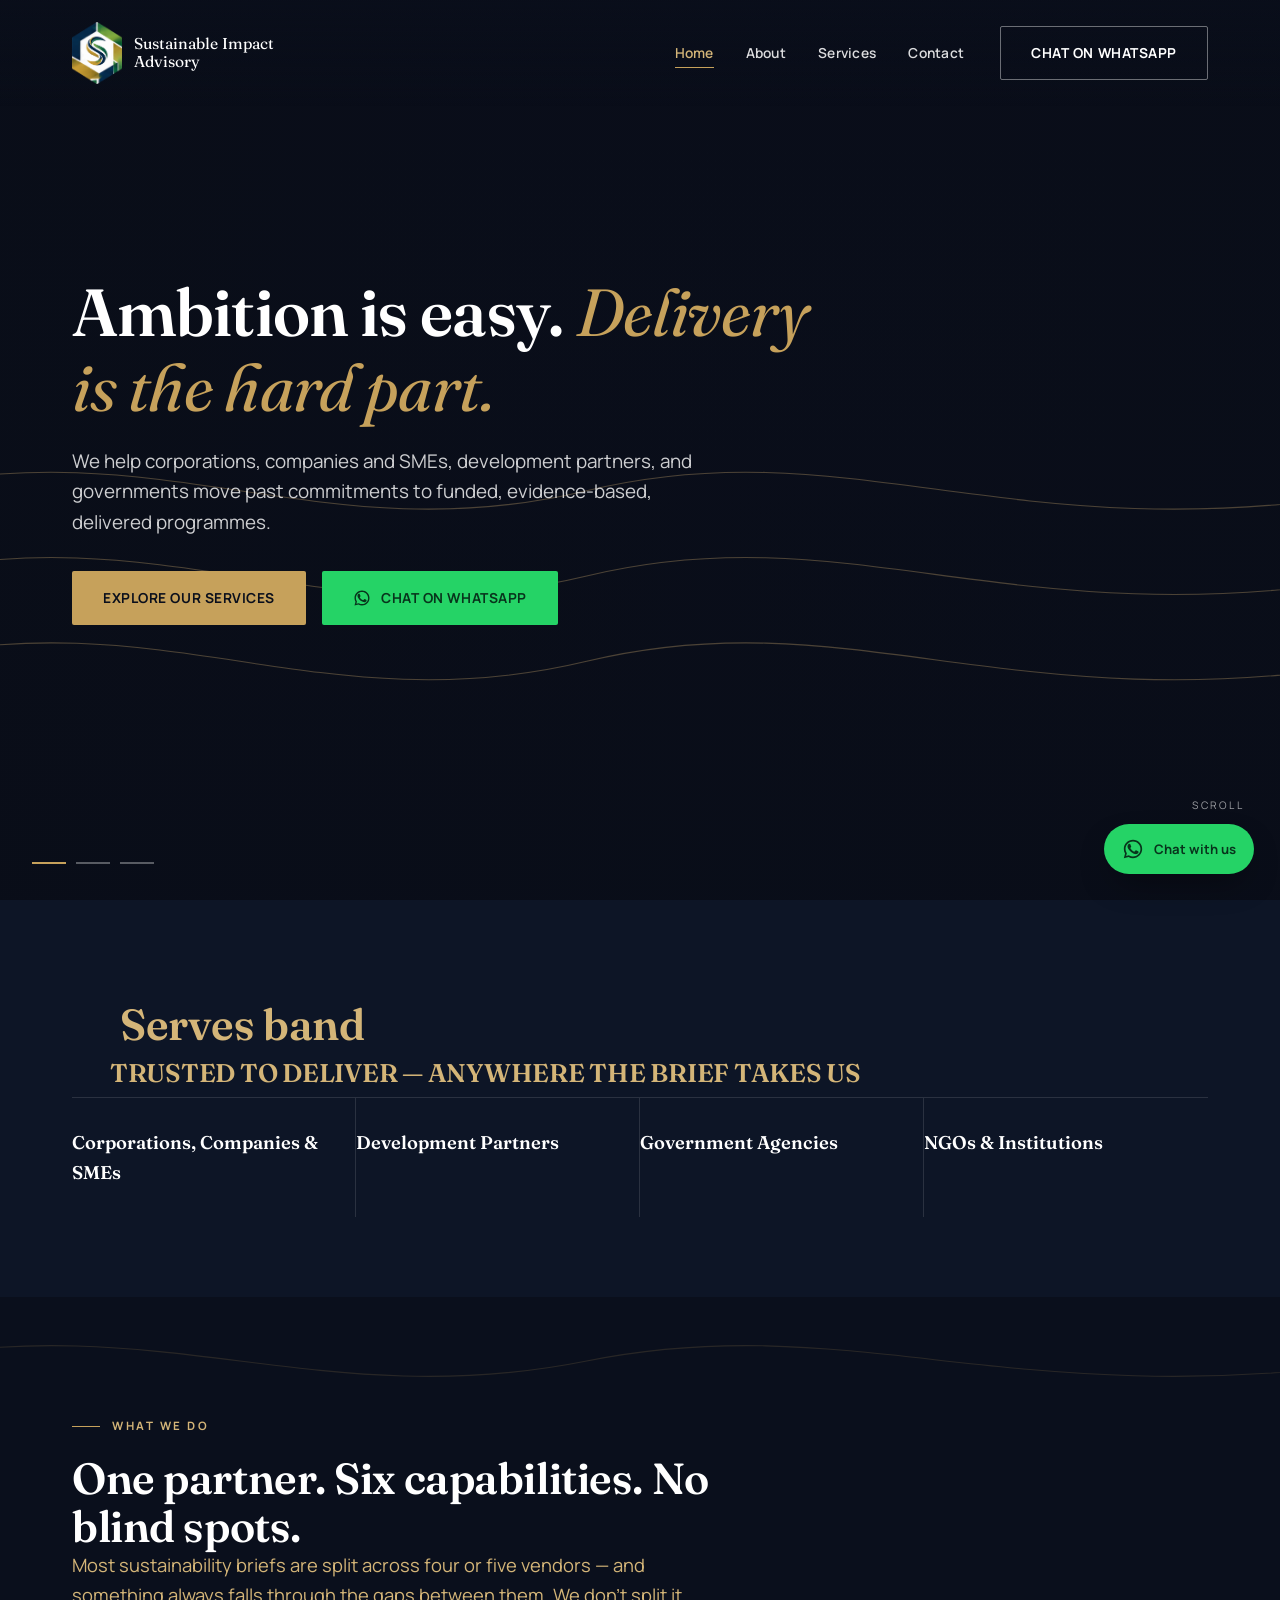
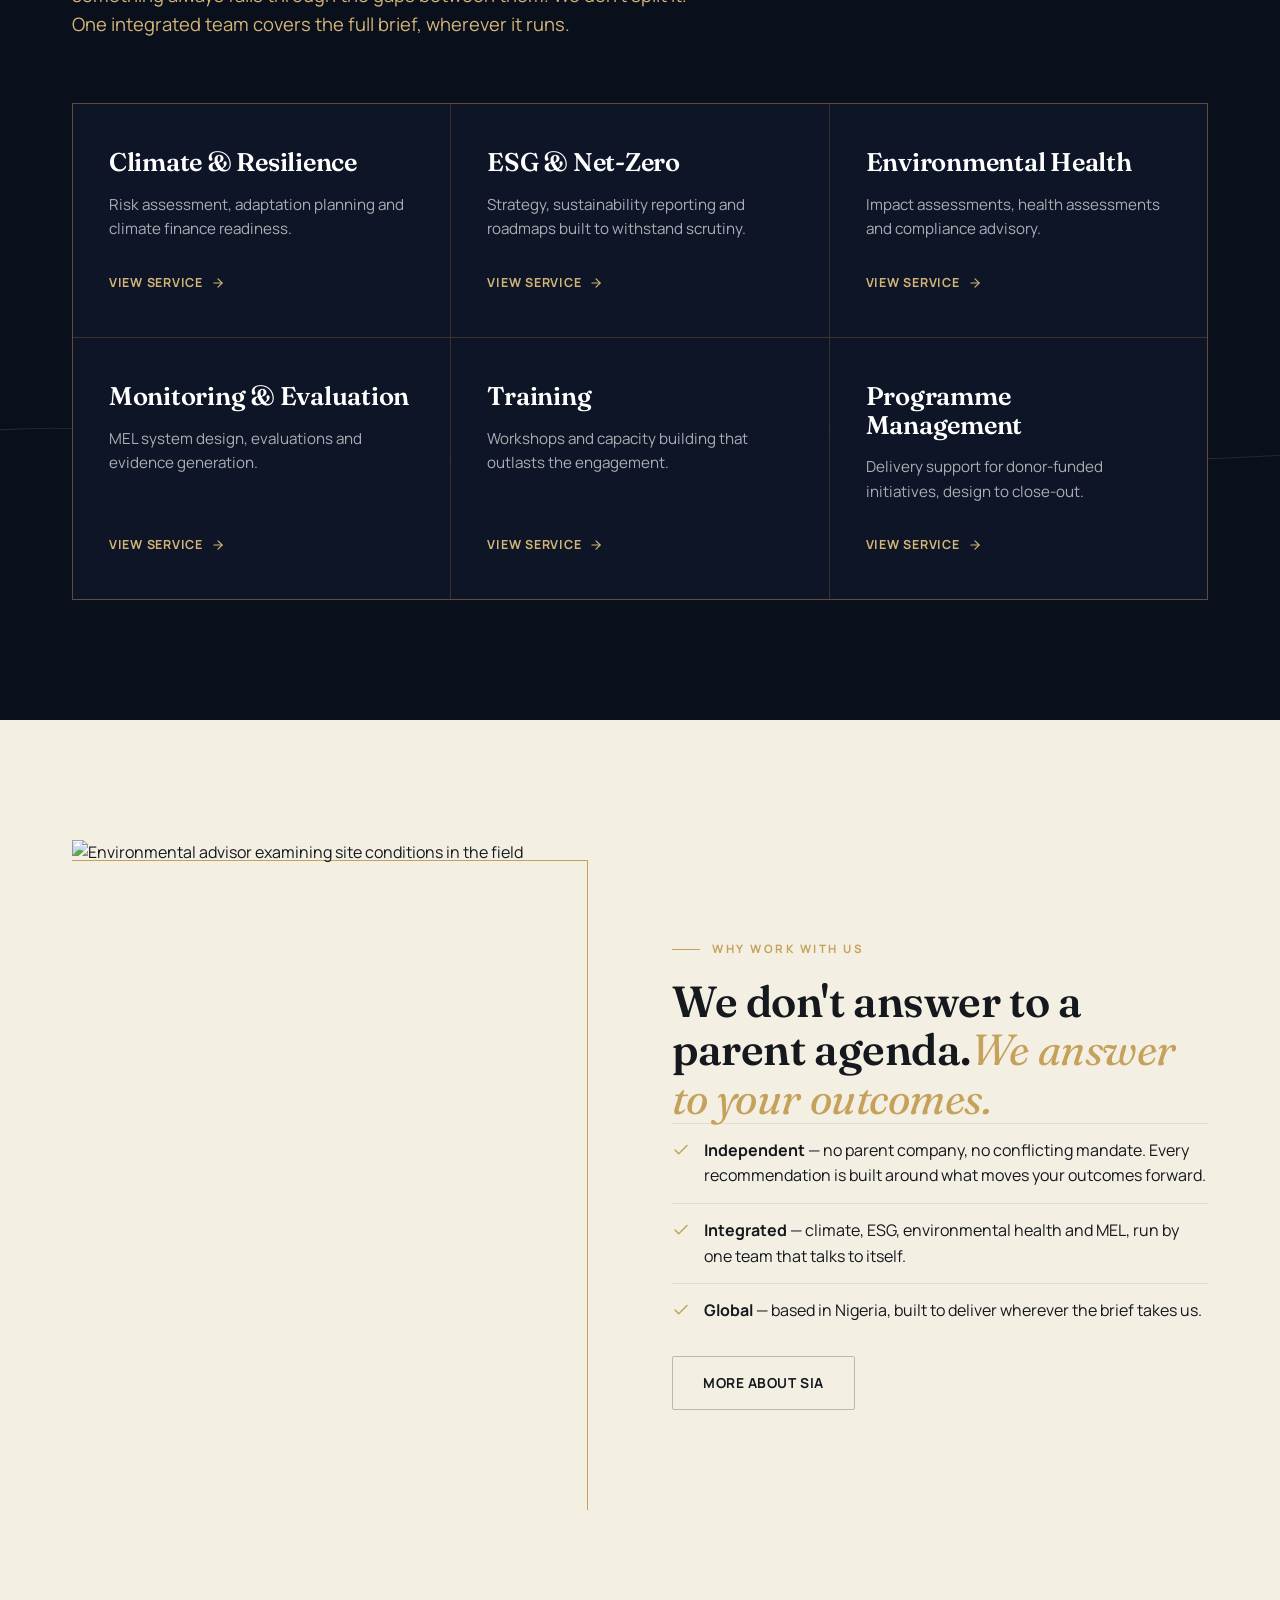
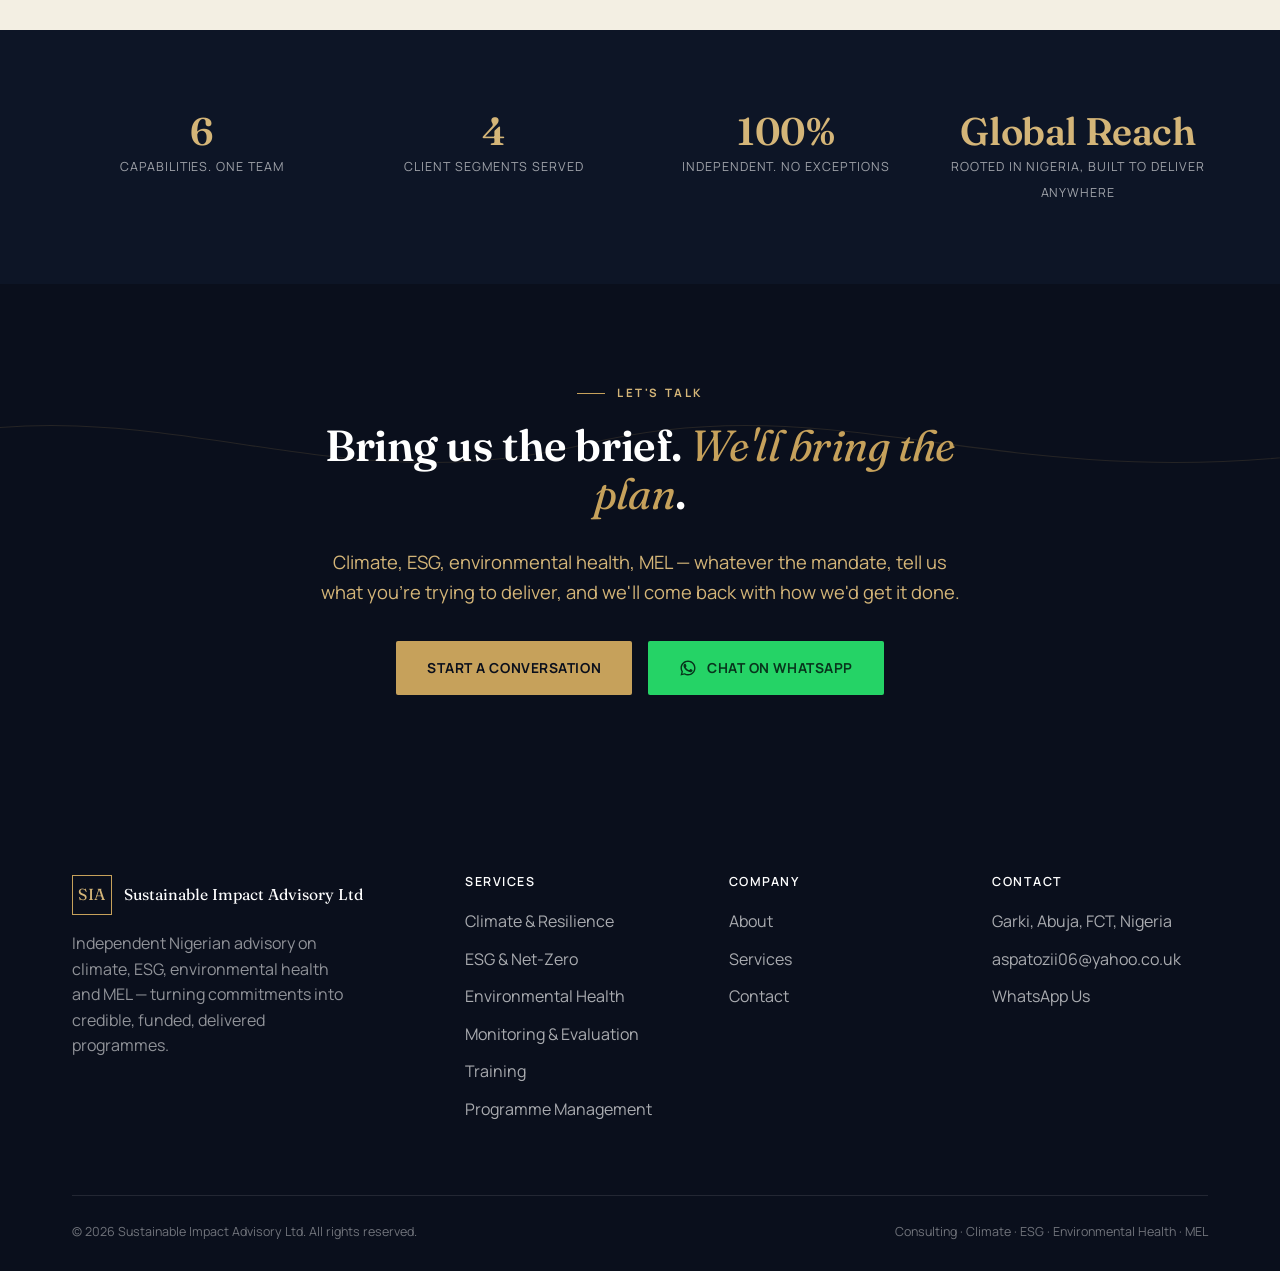
==== index.html @ 037561ed "corrections" ====
<!doctype html>
<html lang="en">
<head>
<meta charset="utf-8">
<meta name="viewport" content="width=device-width, initial-scale=1">
<title>Sustainable Impact Advisory | Climate, ESG & Environmental Health Consulting</title>
<meta name="description" content="An independent Nigerian advisory firm helping governments, development partners and corporations turn sustainability, ESG, environmental health and development commitments into credible, funded, delivered programmes.">
<link rel="preconnect" href="https://fonts.googleapis.com">
<link rel="preconnect" href="https://fonts.gstatic.com" crossorigin>
<link href="https://fonts.googleapis.com/css2?family=Fraunces:ital,wght@0,300;0,500;0,600;0,700;1,400;1,500&family=Manrope:wght@400;500;600;700;800&display=swap" rel="stylesheet">
<link rel="stylesheet" href="css/style.css">
<!-- Favicon -->
    <link href="images/logo2.png" rel="icon">
    <link rel="stylesheet" href="https://cdnjs.cloudflare.com/ajax/libs/font-awesome/7.3.1/css/all.min.css" integrity="sha512-QeR2VH+lsBE5LSAe1Q5EnTBbe7XTBubt8dG93Y7gidSgdMCr8nVqKcfKAMyN96SV8KDbZVTDXChatu5G2KQGzg==" crossorigin="anonymous" referrerpolicy="no-referrer" />
  </head>
<body>

<header class="site-header">
  <div class="container">
    <a href="index.html" class="brand">
      <div class="logo">
  <img src="images/logo2.png" alt="SIA Logo"></div>
<span class="brand-name"><span class="full">Sustainable Impact<br>Advisory </span></span>
    </a>
    <nav class="nav-main">
      <ul class="nav-links" id="navLinks">
        <li><a href="index.html" class="active">Home</a></li>
        <li><a href="about.html">About</a></li>
        <li class="nav-dropdown">
          <a href="services.html" class="dropdown-toggle">Services</a>
          <div class="nav-dropdown-panel">
            <a href="service-climate-resilience.html">Climate &amp; Resilience</a>
            <a href="service-esg-net-zero.html">ESG &amp; Net-Zero</a>
            <a href="service-environmental-health.html">Environmental Health</a>
            <a href="service-monitoring-evaluation.html">Monitoring &amp; Evaluation</a>
            <a href="service-training.html">Training</a>
            <a href="service-programme-management.html">Programme Management</a>
          </div>
        </li>
        <li><a href="contact.html">Contact</a></li>
      </ul>
      <div class="nav-cta">
        <a href="https://wa.me/2348000000000?text=Hello%20SIA%2C%20I%27d%20like%20to%20enquire%20about%20your%20services." class="btn btn-outline" target="_blank" rel="noopener">Chat on WhatsApp</a>
        <button class="nav-toggle" aria-label="Toggle menu" aria-expanded="false">
          <svg viewBox="0 0 24 24" fill="none" stroke="currentColor" stroke-width="2" stroke-linecap="round" width="24" height="24"><line x1="3" y1="6" x2="21" y2="6"/><line x1="3" y1="12" x2="21" y2="12"/><line x1="3" y1="18" x2="21" y2="18"/></svg>
        </button>
      </div>
    </nav>
  </div>
</header>

<section class="hero">
  <div class="hero-media">
    <video autoplay muted loop playsinline poster="https://images.pexels.com/photos/572937/pexels-photo-572937.jpeg?auto=compress&cs=tinysrgb&w=1600">
      <source src="https://assets.mixkit.co/videos/48403/48403-720.mp4" type="video/mp4">
    </video>
  </div>
  <div class="hero-scrim"></div>
  <svg class="hero-contour" viewBox="0 0 1200 800" preserveAspectRatio="none" aria-hidden="true">
    <path d="M-100,620 C150,560 300,680 550,620 C800,560 950,680 1300,620" fill="none" stroke="#c6a15b" stroke-width="1"/>
    <path d="M-100,540 C150,480 300,600 550,540 C800,480 950,600 1300,540" fill="none" stroke="#c6a15b" stroke-width="1"/>
    <path d="M-100,460 C150,400 300,520 550,460 C800,400 950,520 1300,460" fill="none" stroke="#c6a15b" stroke-width="1"/>
  </svg>
  <div class="hero-inner container">
    <div class="hero-content">
      <div class="hero-slides">
        <div class="hero-slide is-active">
          <h1>Ambition is easy. <em>Delivery is the hard part.</em> </h1>
          <p class="lede">We help corporations, companies and SMEs, development partners, and governments move past commitments to funded, evidence-based, delivered programmes.</p>
          <div class="hero-actions">
            <a href="services.html" class="btn btn-primary">Explore our services</a>
            <a href="https://wa.me/2348000000000?text=Hello%20SIA%2C%20I%27d%20like%20to%20enquire%20about%20your%20services." class="btn btn-whatsapp" target="_blank" rel="noopener">
              <svg viewBox="0 0 24 24" fill="currentColor"><path d="M17.472 14.382c-.297-.149-1.758-.867-2.03-.967-.273-.099-.471-.148-.67.15-.197.297-.767.966-.94 1.164-.173.199-.347.223-.644.075-.297-.15-1.255-.463-2.39-1.475-.883-.788-1.48-1.761-1.653-2.059-.173-.297-.018-.458.13-.606.134-.133.298-.347.446-.52.149-.174.198-.298.298-.497.099-.198.05-.371-.025-.52-.075-.149-.669-1.612-.916-2.207-.242-.579-.487-.5-.669-.51-.173-.008-.371-.01-.57-.01-.198 0-.52.074-.792.372-.272.297-1.04 1.016-1.04 2.479 0 1.462 1.065 2.875 1.213 3.074.149.198 2.096 3.2 5.077 4.487.709.306 1.262.489 1.694.626.712.227 1.36.195 1.871.118.571-.085 1.758-.719 2.006-1.413.248-.694.248-1.289.173-1.413-.074-.124-.272-.198-.57-.347z"/><path d="M12.001 2c-5.522 0-10 4.477-10 10 0 1.766.462 3.484 1.34 5.001L2 22l5.132-1.324A9.958 9.958 0 0012.001 22c5.522 0 10-4.477 10-10s-4.478-10-10-10zm0 18.153a8.13 8.13 0 01-4.146-1.13l-.297-.176-3.05.787.814-2.973-.193-.305A8.14 8.14 0 013.85 12c0-4.5 3.65-8.153 8.151-8.153S20.15 7.5 20.15 12 16.501 20.153 12.001 20.153z"/></svg>
              Chat on WhatsApp
            </a>
          </div>
        </div>
        <div class="hero-slide">
           <h1>One team. Six capabilities. <em>Zero handoffs.</em></h1>
          <p class="lede">Climate, ESG, environmental health and MEL — under one accountable roof, so nothing gets lost between vendors.</p>
          <div class="hero-actions">
            <a href="about.html" class="btn btn-primary">Why work with us</a>
            <a href="contact.html" class="btn btn-outline">Start a conversation</a>
          </div>
        </div>
        <div class="hero-slide">
          <h1>Climate, ESG and MEL expertise that delivers —  <em>wherever the brief takes us.</em>.</h1>
          <p class="lede">Rooted in Nigeria, built to back corporations, companies and SMEs, development partners,  &amp; and government institutions anywhere the work demands it.</p>
          <div class="hero-actions">
            <a href="service-programme-management.html" class="btn btn-primary">See Programme Delivery</a>
            <a href="contact.html" class="btn btn-outline">Get In Touch</a>
          </div>
        </div>
      </div>
    </div>
  </div>
  <div class="hero-dots">
    <button class="is-active" aria-label="Slide 1"></button>
    <button aria-label="Slide 2"></button>
    <button aria-label="Slide 3"></button>
  </div>
  <div class="hero-scrollcue"><span>Scroll</span><span class="line"></span></div>
</section>

<section class="section-navy section-sm">
  <div class="serves-band"><h2>Serves band</h2>
  <h3 class="serve-title">TRUSTED TO DELIVER — ANYWHERE THE BRIEF TAKES US</h3>
  </div>
  <div class="container">
    <div class="serves-strip reveal">
      <div class="serves-item"><strong>Corporations, Companies &amp; SMEs </strong></div>
      <div class="serves-item"><strong>Development Partners</strong></div>
      <div class="serves-item"><strong>Government Agencies</strong></div>
      <div class="serves-item"><strong>NGOs &amp; Institutions</strong></div>
    </div>
  </div>
</section>

<section class="section section-dark">
  <svg class="contour-bg" viewBox="0 0 1200 800" preserveAspectRatio="none" aria-hidden="true">
    <path d="M-100,700 C150,650 300,750 550,700 C800,650 950,750 1300,700" fill="none" stroke="#c6a15b" stroke-width="1"/>
    <path d="M-100,60 C150,10 300,110 550,60 C800,10 950,110 1300,60" fill="none" stroke="#c6a15b" stroke-width="1"/>
  </svg>
  <div class="container">
    <div class="section-header reveal">
      <div class="eyebrow on-dark">What We Do</div>
      <h2>One partner. Six capabilities. No blind spots.</h2>
      <p class="lede">Most sustainability briefs are split across four or five vendors — and something always falls through the gaps between them. We don't split it. One integrated team covers the full brief, wherever it runs.</p>
    </div>

    <div class="services-grid">
      <a class="service-card reveal" href="service-climate-resilience.html">
        <h3>Climate &amp; Resilience</h3>
        <p>Risk assessment, adaptation planning and climate finance readiness. </p>
        <span class="go">View Service <svg viewBox="0 0 24 24" fill="none" stroke="currentColor" stroke-width="2" stroke-linecap="round" stroke-linejoin="round"><line x1="5" y1="12" x2="19" y2="12"/><polyline points="12 5 19 12 12 19"/></svg></span>
      </a>
      <a class="service-card reveal reveal-delay-1" href="service-esg-net-zero.html">
        <h3>ESG &amp; Net-Zero</h3>
        <p>Strategy, sustainability reporting and roadmaps built to withstand scrutiny.</p>
        <span class="go">View Service <svg viewBox="0 0 24 24" fill="none" stroke="currentColor" stroke-width="2" stroke-linecap="round" stroke-linejoin="round"><line x1="5" y1="12" x2="19" y2="12"/><polyline points="12 5 19 12 12 19"/></svg></span>
      </a>
      <a class="service-card reveal reveal-delay-2" href="service-environmental-health.html">
        <h3>Environmental Health</h3>
        <p>Impact assessments, health assessments and compliance advisory.</p>
        <span class="go">View Service <svg viewBox="0 0 24 24" fill="none" stroke="currentColor" stroke-width="2" stroke-linecap="round" stroke-linejoin="round"><line x1="5" y1="12" x2="19" y2="12"/><polyline points="12 5 19 12 12 19"/></svg></span>
      </a>
      <a class="service-card reveal" href="service-monitoring-evaluation.html">
        <h3>Monitoring &amp; Evaluation</h3>
        <p>MEL system design, evaluations and evidence generation.</p>
        <span class="go">View Service <svg viewBox="0 0 24 24" fill="none" stroke="currentColor" stroke-width="2" stroke-linecap="round" stroke-linejoin="round"><line x1="5" y1="12" x2="19" y2="12"/><polyline points="12 5 19 12 12 19"/></svg></span>
      </a>
      <a class="service-card reveal reveal-delay-1" href="service-training.html">
        <h3>Training</h3>
        <p>Workshops and capacity building that outlasts the engagement.</p>
        <span class="go">View Service <svg viewBox="0 0 24 24" fill="none" stroke="currentColor" stroke-width="2" stroke-linecap="round" stroke-linejoin="round"><line x1="5" y1="12" x2="19" y2="12"/><polyline points="12 5 19 12 12 19"/></svg></span>
      </a>
      <a class="service-card reveal reveal-delay-2" href="service-programme-management.html">
        <h3>Programme Management</h3>
        <p>Delivery support for donor-funded initiatives, design to close-out.</p>
        <span class="go">View Service <svg viewBox="0 0 24 24" fill="none" stroke="currentColor" stroke-width="2" stroke-linecap="round" stroke-linejoin="round"><line x1="5" y1="12" x2="19" y2="12"/><polyline points="12 5 19 12 12 19"/></svg></span>
      </a>
    </div>
  </div>
</section>

<section class="section section-cream">
  <div class="container">
    <div class="split reveal">
      <div class="split-media image-card">
        <img src="https://images.pexels.com/photos/3580281/pexels-photo-3580281.jpeg?auto=compress&cs=tinysrgb&w=1200" alt="Environmental advisor examining site conditions in the field">
      </div>
      <div>
        <div class="eyebrow">Why Work With Us</div>
        <h2>We don't answer to a parent agenda.<em>We answer to your outcomes.</em></h2>
              <ul class="check-list">
          <li>
            <svg viewBox="0 0 24 24" fill="none" stroke="currentColor" stroke-width="2" stroke-linecap="round" stroke-linejoin="round"><polyline points="20 6 9 17 4 12"/></svg>
            <div><strong>Independent</strong> — no parent company, no conflicting mandate. Every recommendation is built around what moves your outcomes forward.</div>
          </li>
          <li>
            <svg viewBox="0 0 24 24" fill="none" stroke="currentColor" stroke-width="2" stroke-linecap="round" stroke-linejoin="round"><polyline points="20 6 9 17 4 12"/></svg>
            <div><strong>Integrated</strong> — climate, ESG, environmental health and MEL, run by one team that talks to itself.</div>
          </li>
          <li>
            <svg viewBox="0 0 24 24" fill="none" stroke="currentColor" stroke-width="2" stroke-linecap="round" stroke-linejoin="round"><polyline points="20 6 9 17 4 12"/></svg>
            <div><strong>Global</strong> — based in Nigeria, built to deliver wherever the brief takes us.</div>
          </li>
        </ul>
        <div style="margin-top:32px;"><a href="about.html" class="btn btn-dark-outline">More About SIA</a></div>
      </div>
    </div>
  </div>
</section>

<section class="section-navy section-sm">
  <div class="container">
    <div class="stat-row reveal">
      <div class="stat"><h3>6</h3><span>Capabilities. One team</span></div>
      <div class="stat"><h3>4</h3><span>Client Segments Served</span></div>
      <div class="stat"><h3>100%</h3><span>Independent. No exceptions</span></div>
      <div class="stat"><h3>Global&nbsp;Reach</h3><span>Rooted in Nigeria, built to deliver anywhere</span></div>
    </div>
  </div>
</section>

<section class="cta-banner">
  <svg class="contour-bg" viewBox="0 0 1200 800" preserveAspectRatio="none" aria-hidden="true">
    <path d="M-100,150 C150,90 300,210 550,150 C800,90 950,210 1300,150" fill="none" stroke="#c6a15b" stroke-width="1"/>
    <path d="M-100,650 C150,590 300,710 550,650 C800,590 950,710 1300,650" fill="none" stroke="#c6a15b" stroke-width="1"/>
  </svg>
  <div class="container reveal">
    <div class="eyebrow center on-dark">Let's Talk</div>
    <h2>Bring us the brief. <em> We'll bring the plan</em>.</h2>
    <p class="lede" style="margin:0 auto 34px;">Climate, ESG, environmental health, MEL — whatever the mandate, tell us what you're trying to deliver, and we'll come back with how we'd get it done.</p>
    <div class="cta-actions">
      <a href="contact.html" class="btn btn-primary">Start A Conversation</a>
      <a href="https://wa.me/2348000000000?text=Hello%20SIA%2C%20I%27d%20like%20to%20enquire%20about%20your%20services." class="btn btn-whatsapp" target="_blank" rel="noopener">
        <svg viewBox="0 0 24 24" fill="currentColor"><path d="M17.472 14.382c-.297-.149-1.758-.867-2.03-.967-.273-.099-.471-.148-.67.15-.197.297-.767.966-.94 1.164-.173.199-.347.223-.644.075-.297-.15-1.255-.463-2.39-1.475-.883-.788-1.48-1.761-1.653-2.059-.173-.297-.018-.458.13-.606.134-.133.298-.347.446-.52.149-.174.198-.298.298-.497.099-.198.05-.371-.025-.52-.075-.149-.669-1.612-.916-2.207-.242-.579-.487-.5-.669-.51-.173-.008-.371-.01-.57-.01-.198 0-.52.074-.792.372-.272.297-1.04 1.016-1.04 2.479 0 1.462 1.065 2.875 1.213 3.074.149.198 2.096 3.2 5.077 4.487.709.306 1.262.489 1.694.626.712.227 1.36.195 1.871.118.571-.085 1.758-.719 2.006-1.413.248-.694.248-1.289.173-1.413-.074-.124-.272-.198-.57-.347z"/><path d="M12.001 2c-5.522 0-10 4.477-10 10 0 1.766.462 3.484 1.34 5.001L2 22l5.132-1.324A9.958 9.958 0 0012.001 22c5.522 0 10-4.477 10-10s-4.478-10-10-10zm0 18.153a8.13 8.13 0 01-4.146-1.13l-.297-.176-3.05.787.814-2.973-.193-.305A8.14 8.14 0 013.85 12c0-4.5 3.65-8.153 8.151-8.153S20.15 7.5 20.15 12 16.501 20.153 12.001 20.153z"/></svg>
        Chat on WhatsApp
      </a>
    </div>
  </div>
</section>

<footer class="site-footer">
  <div class="container">
    <div class="footer-top">
      <div class="footer-brand">
        <div class="brand" style="color:#fff;">
          <span class="brand-mark">SIA</span>
          <span class="brand-name" style="color:#fff;"><span class="full">Sustainable Impact Advisory Ltd</span></span>
        </div>
        <p>Independent Nigerian advisory on climate, ESG, environmental health and MEL — turning commitments into credible, funded, delivered programmes.</p>
      </div>
      <div class="footer-col">
        <h4>Services</h4>
        <ul>
          <li><a href="service-climate-resilience.html">Climate &amp; Resilience</a></li>
          <li><a href="service-esg-net-zero.html">ESG &amp; Net-Zero</a></li>
          <li><a href="service-environmental-health.html">Environmental Health</a></li>
          <li><a href="service-monitoring-evaluation.html">Monitoring &amp; Evaluation</a></li>
          <li><a href="service-training.html">Training</a></li>
          <li><a href="service-programme-management.html">Programme Management</a></li>
        </ul>
      </div>
      <div class="footer-col">
        <h4>Company</h4>
        <ul>
          <li><a href="about.html">About</a></li>
          <li><a href="services.html">Services</a></li>
          <li><a href="contact.html">Contact</a></li>
        </ul>
      </div>
      <div class="footer-col">
        <h4>Contact</h4>
        <ul>
          <li>Garki, Abuja, FCT, Nigeria</li>
          <li><a href="mailto:aspatozii06@yahoo.co.uk">aspatozii06@yahoo.co.uk</a></li>
          <li><a href="https://wa.me/2348000000000" target="_blank" rel="noopener">WhatsApp Us</a></li>
        </ul>
      </div>
    </div>
    <div class="footer-bottom">
      <span>&copy; <span data-year></span> Sustainable Impact Advisory Ltd. All rights reserved.</span>
      <span>Consulting · Climate · ESG · Environmental Health · MEL</span>
    </div>
  </div>
</footer>

<a href="https://wa.me/2348000000000?text=Hello%20SIA%2C%20I%27d%20like%20to%20enquire%20about%20your%20services." class="wa-float" target="_blank" rel="noopener" aria-label="Chat on WhatsApp">
  <svg viewBox="0 0 24 24" fill="currentColor"><path d="M17.472 14.382c-.297-.149-1.758-.867-2.03-.967-.273-.099-.471-.148-.67.15-.197.297-.767.966-.94 1.164-.173.199-.347.223-.644.075-.297-.15-1.255-.463-2.39-1.475-.883-.788-1.48-1.761-1.653-2.059-.173-.297-.018-.458.13-.606.134-.133.298-.347.446-.52.149-.174.198-.298.298-.497.099-.198.05-.371-.025-.52-.075-.149-.669-1.612-.916-2.207-.242-.579-.487-.5-.669-.51-.173-.008-.371-.01-.57-.01-.198 0-.52.074-.792.372-.272.297-1.04 1.016-1.04 2.479 0 1.462 1.065 2.875 1.213 3.074.149.198 2.096 3.2 5.077 4.487.709.306 1.262.489 1.694.626.712.227 1.36.195 1.871.118.571-.085 1.758-.719 2.006-1.413.248-.694.248-1.289.173-1.413-.074-.124-.272-.198-.57-.347z"/><path d="M12.001 2c-5.522 0-10 4.477-10 10 0 1.766.462 3.484 1.34 5.001L2 22l5.132-1.324A9.958 9.958 0 0012.001 22c5.522 0 10-4.477 10-10s-4.478-10-10-10zm0 18.153a8.13 8.13 0 01-4.146-1.13l-.297-.176-3.05.787.814-2.973-.193-.305A8.14 8.14 0 013.85 12c0-4.5 3.65-8.153 8.151-8.153S20.15 7.5 20.15 12 16.501 20.153 12.001 20.153z"/></svg>
  <span class="wa-label">Chat with us</span>
</a>

<script src="js/main.js"></script>
<script src="https://cdnjs.cloudflare.com/ajax/libs/tailwindcss/4.3.2/lib.min.js" integrity="sha512-pfsQIgjYoPHqV3+IueeXs2LLMOz77Vk0PJsC58lsIX4VvB94bF1XC5WUeHAb2/f0ji+ws0qAoD8uT+EHkpfPPQ==" crossorigin="anonymous" referrerpolicy="no-referrer"></script>

</body>
</html>
---- css/style.css ----
/* ============================================================
   Sustainable Impact Advisory Ltd — Design System
   Palette: deep navy + brass gold + cream, editorial serif display
   ============================================================ */

:root{
  --navy-950:#0a0f1c;
  --navy-900:#0d1526;
  --navy-800:#142236;
  --navy-700:#1c2e47;
  --navy-600:#28405f;
  --gold-500:#c6a15b;
  --gold-400:#d4b578;
  --gold-300:#e7d4a8;
  --sage-600:#6e8f72;
  --cream-50:#fbf9f3;
  --cream-100:#f3efe3;
  --cream-200:#eae3d1;
  --ink-900:#15181d;
  --ink-700:#3a3f47;
  --ink-500:#666c76;
  --white:#ffffff;

  --font-display:'Fraunces', Georgia, serif;
  --font-body:'Manrope', -apple-system, BlinkMacSystemFont, 'Segoe UI', sans-serif;

  --container:1200px;
  --radius:2px;
  --ease:cubic-bezier(.22,.68,0,1);
}

*,*::before,*::after{box-sizing:border-box;}
html{scroll-behavior:smooth;}
@media (prefers-reduced-motion:reduce){
  html{scroll-behavior:auto;}
  *{animation-duration:.001ms !important;animation-iteration-count:1 !important;transition-duration:.001ms !important;}
}

body{
  margin:0;
  font-family:var(--font-body);
  color:var(--ink-900);
  background:var(--cream-50);
  -webkit-font-smoothing:antialiased;
  line-height:1.6;
}

img{max-width:100%;display:block;}
a{color:inherit;text-decoration:none;}
ul{margin:0;padding:0;list-style:none;}
button{font-family:inherit;}

.container{
  max-width:var(--container);
  margin:0 auto;
  padding:0 32px;
}

h1,h2,h3,h4{
  font-family:var(--font-display);
  font-weight:600;
  line-height:1.12;
  margin:0;
  letter-spacing:-0.01em;
}
h1{font-size:clamp(2.6rem,5.2vw,4.6rem);}
h2{font-size:clamp(1.9rem,3.4vw,2.8rem);}
h3{font-size:clamp(1.25rem,2vw,1.6rem);}
em, .italic{font-style:italic;font-weight:400;color:var(--gold-500);}

p{margin:0 0 1em;color:var(--ink-700);}
p:last-child{margin-bottom:0;}

.eyebrow{
  display:flex;align-items:center;gap:12px;
  font-family:var(--font-body);
  font-size:.72rem;
  font-weight:700;
  letter-spacing:.22em;
  text-transform:uppercase;
  color:var(--gold-500);
  margin-bottom:18px;
}
.eyebrow::before{content:'';width:28px;height:1px;background:var(--gold-500);display:inline-block;}
.eyebrow.center{justify-content:center;}
.eyebrow.on-dark{color:var(--gold-400);}

.lede{font-size:1.15rem;color:var(--ink-700);max-width:640px;}
.on-dark .lede,.on-dark p{color:rgba(255,255,255,.72);}
.on-dark h2,.on-dark h3{color:var(--white);}

/* ---------- Buttons ---------- */
.btn{
  display:inline-flex;align-items:center;justify-content:center;gap:10px;
  padding:15px 30px;
  font-size:.86rem;
  font-weight:700;
  letter-spacing:.04em;
  text-transform:uppercase;
  border-radius:var(--radius);
  border:1px solid transparent;
  cursor:pointer;
  transition:all .35s var(--ease);
  white-space:nowrap;
}
.btn-primary{background:var(--gold-500);color:var(--navy-950);}
.btn-primary:hover{background:var(--gold-400);transform:translateY(-2px);box-shadow:0 12px 24px -10px rgba(198,161,91,.55);}
.btn-outline{border-color:rgba(255,255,255,.4);color:var(--white);background:transparent;}
.btn-outline:hover{border-color:var(--gold-400);color:var(--gold-400);}
.btn-dark-outline{border-color:rgba(21,24,29,.25);color:var(--ink-900);background:transparent;}
.btn-dark-outline:hover{border-color:var(--navy-900);background:var(--navy-900);color:var(--white);}
.btn-whatsapp{background:#25D366;color:#08341c;}
.btn-whatsapp:hover{background:#2fe374;transform:translateY(-2px);}
.btn svg{width:18px;height:18px;flex-shrink:0;}

/* ---------- Header / Nav ---------- */
.site-header{
  position:fixed;top:0;left:0;right:0;z-index:1000;
  padding:22px 0;
  transition:all .4s var(--ease);
  background:linear-gradient(to bottom, rgba(10,15,28,.55), transparent);
}

/* ---------- Logo ---------- */
.logo img {
    width: 50px;
    height: auto;
    display: block;
}
.site-header.scrolled{
  background:rgba(10,15,28,.94);
  backdrop-filter:blur(10px);
  padding:14px 0;
  box-shadow:0 8px 30px -12px rgba(0,0,0,.4);
}
.site-header .container{display:flex;align-items:center;justify-content:space-between;gap:24px;}
.brand{display:flex;align-items:center;gap:12px;color:var(--white);}
.brand-mark{
  width:40px;height:40px;border:1px solid var(--gold-500);
  display:flex;align-items:center;justify-content:center;
  font-family:var(--font-display);font-size:1rem;letter-spacing:.03em;color:var(--gold-400);
  flex-shrink:0;
}
.brand-name{font-family:var(--font-display);font-size:1rem;line-height:1.15;}
.brand-name .full{display:block;font-size:.98rem;}
.brand-name .sub{display:block;font-size:.62rem;letter-spacing:.18em;text-transform:uppercase;color:var(--gold-400);font-family:var(--font-body);font-weight:700;margin-top:2px;}

.nav-main{display:flex;align-items:center;gap:36px;}
.nav-links{display:flex;align-items:center;gap:32px;}
.nav-links a{
  color:rgba(255,255,255,.86);
  font-size:.86rem;font-weight:600;letter-spacing:.02em;
  padding:6px 0;position:relative;
}
.nav-links a::after{
  content:'';position:absolute;left:0;bottom:0;width:0;height:1px;background:var(--gold-500);
  transition:width .3s var(--ease);
}
.nav-links a:hover::after,.nav-links a.active::after{width:100%;}
.nav-links a.active{color:var(--gold-400);}

.nav-dropdown{position:relative;}
.nav-dropdown-panel{
  position:absolute;top:calc(100% + 18px);left:50%;transform:translateX(-50%) translateY(8px);
  background:var(--navy-900);
  border:1px solid rgba(198,161,91,.2);
  min-width:280px;
  padding:10px;
  opacity:0;visibility:hidden;
  transition:all .25s var(--ease);
  box-shadow:0 24px 50px -20px rgba(0,0,0,.6);
}
.nav-dropdown:hover .nav-dropdown-panel,
.nav-dropdown:focus-within .nav-dropdown-panel{
  opacity:1;visibility:visible;transform:translateX(-50%) translateY(0);
}
.nav-dropdown-panel a{
  display:block;padding:11px 14px;font-size:.82rem;color:rgba(255,255,255,.82);
}
.nav-dropdown-panel a::after{display:none;}
.nav-dropdown-panel a:hover{background:rgba(198,161,91,.1);color:var(--gold-400);}

.nav-cta{display:flex;align-items:center;gap:18px;}
.nav-toggle{display:none;background:none;border:none;color:var(--white);cursor:pointer;padding:6px;}

@media (max-width:960px){
  .nav-links{
    position:fixed;inset:0 0 0 auto;width:min(84vw,360px);height:100vh;
    background:var(--navy-950);
    flex-direction:column;align-items:flex-start;
    padding:110px 32px 40px;gap:6px;
    transform:translateX(100%);transition:transform .4s var(--ease);
    overflow-y:auto;
  }
  .nav-links.open{transform:translateX(0);}
  .nav-links a{width:100%;padding:14px 0;font-size:1.05rem;border-bottom:1px solid rgba(255,255,255,.08);}
  .nav-dropdown-panel{
    position:static;transform:none;opacity:1;visibility:visible;background:none;border:none;
    max-height:0;overflow:hidden;padding:0;box-shadow:none;transition:max-height .35s var(--ease);
  }
  .nav-dropdown.open .nav-dropdown-panel{max-height:400px;padding:4px 0 4px 16px;}
  .nav-toggle{display:block;}
  .nav-cta .btn-outline{display:none;}
}

/* ---------- Hero ---------- */
.hero{
  position:relative;
  height:100vh;
  min-height:640px;
  width:100%;
  display:flex;
  align-items:center;
  overflow:hidden;
  background:var(--navy-950);
}
.hero-media{position:absolute;inset:0;width:100%;height:100%;}
.hero-media video, .hero-media img{
  width:100%;height:100%;object-fit:cover;object-position:center;
}
.hero-scrim{
  position:absolute;inset:0;
  background:
    linear-gradient(180deg, rgba(9,13,24,.55) 0%, rgba(9,13,24,.42) 38%, rgba(9,13,24,.78) 100%),
    linear-gradient(90deg, rgba(9,13,24,.72) 0%, rgba(9,13,24,.24) 55%, rgba(9,13,24,.6) 100%);
}
.hero-contour{position:absolute;inset:0;opacity:.35;mix-blend-mode:screen;pointer-events:none;}

.hero-inner{position:relative;z-index:2;width:100%;}
.hero-content{max-width:760px;color:var(--white);}
.hero-content h1{color:var(--white);margin-bottom:22px;}
.hero-content .lede{color:rgba(255,255,255,.8);font-size:1.18rem;margin-bottom:34px;}
.hero-actions{display:flex;gap:16px;flex-wrap:wrap;}

.hero-slides{position:relative;min-height:100%;}
.hero-slide{
  position:absolute;inset:0;
  opacity:0;visibility:hidden;
  transform:translateY(14px);
  transition:opacity .9s var(--ease), transform .9s var(--ease);
}
.hero-slide.is-active{opacity:1;visibility:visible;transform:translateY(0);position:relative;}

.hero-dots{
  position:absolute;left:32px;bottom:36px;z-index:3;
  display:flex;gap:10px;align-items:center;
}
.hero-dots button{
  width:34px;height:2px;background:rgba(255,255,255,.32);border:none;padding:0;cursor:pointer;
  transition:background .3s;
}
.hero-dots button.is-active{background:var(--gold-500);}

.hero-scrollcue{
  position:absolute;right:36px;bottom:38px;z-index:3;
  color:rgba(255,255,255,.6);
  display:flex;flex-direction:column;align-items:center;gap:10px;
  font-size:.65rem;letter-spacing:.22em;text-transform:uppercase;
}
.hero-scrollcue .line{width:1px;height:38px;background:linear-gradient(to bottom, var(--gold-400), transparent);animation:scrollcue 2.4s infinite var(--ease);}
@keyframes scrollcue{0%{transform:scaleY(0);transform-origin:top;}50%{transform:scaleY(1);transform-origin:top;}50.01%{transform-origin:bottom;}100%{transform:scaleY(0);transform-origin:bottom;}}

@media (max-width:640px){
  .hero{min-height:560px;}
  .hero-scrollcue{display:none;}
}

/* ---------- Page hero (inner pages) ---------- */
.page-hero{
  position:relative;min-height:64vh;display:flex;align-items:flex-end;
  background:var(--navy-950);overflow:hidden;
}
.page-hero .hero-media img{width:100%;height:100%;object-fit:cover;}
.page-hero-content{position:relative;z-index:2;color:var(--white);padding-bottom:70px;max-width:820px;}
.page-hero-content h1{color:var(--white);}
.breadcrumb{display:flex;gap:8px;align-items:center;font-size:.78rem;color:rgb(252, 252, 252);margin-bottom:18px;}
.breadcrumb a{color:rgba(255,255,255,.75);}
.breadcrumb a:hover{color:var(--gold-400);}

/* ---------- Sections ---------- */
.section{padding:120px 0;}
.section-sm{padding:80px 0;}
.section-dark{background:var(--navy-950);color:var(--white);position:relative;overflow:hidden;}
.section-navy{background:var(--navy-900);color:var(--gold-400);position:relative;overflow:hidden;}
.section-cream{background:var(--cream-100);}
.section-white{background:var(--white);}
.section-header{max-width:640px;margin-bottom:64px;}
.section-header.center{margin-left:auto;margin-right:auto;text-align:center;}

.contour-bg{position:absolute;inset:0;opacity:.14;pointer-events:none;}
.section-dark .contour-bg,.section-navy .contour-bg{opacity:.16;}

/* ---------- Services grid ---------- */
.services-grid{
  display:grid;grid-template-columns:repeat(3,1fr);gap:1px;
  background:rgba(198,161,91,.25);
  border:1px solid rgba(198,161,91,.25);
}
.service-card{
  background:var(--navy-900);
  padding:44px 36px;
  display:flex;flex-direction:column;gap:16px;
  transition:background .4s var(--ease);
  position:relative;
}
.service-card:hover{background:var(--navy-800);}
.service-card .num{font-family:var(--font-display);font-style:italic;color:var(--gold-500);font-size:.95rem;}
.service-card h3{color:var(--white);}
.service-card p{color:rgba(255,255,255,.65);font-size:.95rem;}
.service-card .go{
  margin-top:auto;display:inline-flex;align-items:center;gap:8px;color:var(--gold-400);
  font-size:.78rem;font-weight:700;letter-spacing:.06em;text-transform:uppercase;
}
.service-card .go svg{width:14px;height:14px;transition:transform .3s var(--ease);}
.service-card:hover .go svg{transform:translateX(4px);}
@media (max-width:900px){.services-grid{grid-template-columns:repeat(2,1fr);}}
@media (max-width:640px){.services-grid{grid-template-columns:1fr;}}

/* ---------- Pillars / why us ---------- */
.pillars{display:grid;grid-template-columns:repeat(3,1fr);gap:48px;}
.pillar{border-left:1px solid var(--gold-500);padding-left:24px;}
.pillar .tag{font-size:.72rem;font-weight:700;letter-spacing:.16em;text-transform:uppercase;color:var(--gold-500);display:block;margin-bottom:10px;}
@media (max-width:800px){.pillars{grid-template-columns:1fr;gap:36px;}}

/* ---------- Serves strip ---------- */
.serves-strip{display:flex;flex-wrap:wrap;gap:0;border-top:1px solid rgba(255,255,255,.12);}
.serves-item{flex:1 1 200px;padding:30px 0;border-right:1px solid rgba(255,255,255,.12);padding-right:24px;}
.serves-item:last-child{border-right:none;}
.serves-item .tag{font-size:.68rem;letter-spacing:.18em;text-transform:uppercase;color:var(--gold-400);display:block;margin-bottom:8px;}
.serves-item strong{font-family:var(--font-display);font-weight:600;font-size:1.15rem;color:var(--white);}

/* ---------- Split / media blocks ---------- */
.split{display:grid;grid-template-columns:1fr 1fr;gap:64px;align-items:center;}
.split.reverse .split-media{order:2;}
.split-media{position:relative;}
.split-media img{width:100%;height:100%;object-fit:cover;aspect-ratio:4/5;}
.split-media::before{
  content:'';position:absolute;top:20px;left:-20px;right:20px;bottom:-20px;
  border:1px solid var(--gold-500);z-index:-1;
}
@media (max-width:860px){
  .split{grid-template-columns:1fr;gap:40px;}
  .split.reverse .split-media{order:0;}
  .split-media::before{display:none;}
}

.check-list li{
  display:flex;gap:14px;align-items:flex-start;padding:14px 0;border-top:1px solid rgba(0,0,0,.08);
}
.on-dark .check-list li{border-top-color:rgba(255,255,255,.12);}
.check-list li:last-child{padding-bottom:0;}
.check-list svg{width:18px;height:18px;flex-shrink:0;margin-top:3px;color:var(--gold-500);}

/* ---------- Process steps ---------- */
.process{display:grid;grid-template-columns:repeat(4,1fr);gap:1px;background:rgba(0,0,0,.08);}
.process-step{background:var(--cream-50);padding:36px 28px;}
.process-step .step-index{font-family:var(--font-display);font-style:italic;font-size:1.6rem;color:var(--gold-500);display:block;margin-bottom:14px;}
@media (max-width:900px){.process{grid-template-columns:repeat(2,1fr);}}
@media (max-width:560px){.process{grid-template-columns:1fr;}}

/* ---------- Stats ---------- */
.stat-row{display:grid;grid-template-columns:repeat(4,1fr);gap:32px;text-align:center;}
.stat-row .stat h3{color:var(--gold-400);font-size:clamp(1.8rem,3vw,2.6rem);}
.stat-row .stat span{font-size:.78rem;letter-spacing:.08em;color:rgba(255,255,255,.6);text-transform:uppercase;}
@media (max-width:700px){.stat-row{grid-template-columns:repeat(2,1fr);row-gap:36px;}}

/* ---------- CTA banner ---------- */
.cta-banner{
  position:relative;padding:100px 0;background:var(--navy-950);color:var(--white);
  text-align:center;overflow:hidden;
}
.cta-banner h2{color:var(--white);max-width:720px;margin:0 auto 30px;}
.cta-actions{display:flex;justify-content:center;gap:16px;flex-wrap:wrap;}

/* ---------- Team / office cards ---------- */
.info-cards{display:grid;grid-template-columns:repeat(2,1fr);gap:24px;}
.info-card{background:var(--white);border:1px solid var(--cream-200);padding:32px;}
.info-card .tag{color:var(--gold-500);font-size:.7rem;letter-spacing:.16em;text-transform:uppercase;font-weight:700;display:block;margin-bottom:10px;}
@media (max-width:700px){.info-cards{grid-template-columns:1fr;}}

/* ---------- Footer ---------- */
.site-footer{background:var(--navy-950);color:rgba(255,255,255,.65);padding:80px 0 30px;}
.footer-top{display:grid;grid-template-columns:1.6fr 1fr 1fr 1fr;gap:48px;padding-bottom:60px;border-bottom:1px solid rgba(255,255,255,.1);}
.footer-brand p{color:rgba(255,255,255,.55);max-width:280px;margin-top:16px;}
.footer-col h4{color:var(--white);font-size:.78rem;letter-spacing:.12em;text-transform:uppercase;font-family:var(--font-body);margin-bottom:20px;}
.footer-col ul li{margin-bottom:12px;}
.footer-col a:hover{color:var(--gold-400);}
.footer-bottom{display:flex;justify-content:space-between;align-items:center;padding-top:26px;font-size:.78rem;flex-wrap:wrap;gap:12px;color:rgba(255,255,255,.42);}
@media (max-width:860px){.footer-top{grid-template-columns:1fr 1fr;row-gap:36px;}}
@media (max-width:560px){.footer-top{grid-template-columns:1fr;}}

/* ---------- WhatsApp float ---------- */
.wa-float{
  position:fixed;right:26px;bottom:26px;z-index:900;
  display:flex;align-items:center;gap:10px;
  background:#25D366;color:#08341c;
  padding:14px 18px;border-radius:40px;
  box-shadow:0 14px 34px -10px rgba(0,0,0,.45);
  font-size:.82rem;font-weight:700;
  transition:transform .3s var(--ease), box-shadow .3s var(--ease);
}
.wa-float:hover{transform:translateY(-3px);box-shadow:0 18px 40px -8px rgba(0,0,0,.5);}
.wa-float svg{width:22px;height:22px;flex-shrink:0;}
.wa-float .wa-label{white-space:nowrap;}
@media (max-width:560px){
  .wa-float .wa-label{display:none;}
  .wa-float{padding:14px;border-radius:50%;}
}

/* ---------- Reveal animation ---------- */
.reveal{opacity:0;transform:translateY(26px);transition:opacity .8s var(--ease), transform .8s var(--ease);}
.reveal.in-view{opacity:1;transform:translateY(0);}
.reveal-delay-1.in-view{transition-delay:.1s;}
.reveal-delay-2.in-view{transition-delay:.2s;}
.reveal-delay-3.in-view{transition-delay:.3s;}
.reveal-delay-4.in-view{transition-delay:.4s;}
.reveal-delay-5.in-view{transition-delay:.5s;}

/* ---------- Marquee (serves clients ticker on light bg) ---------- */
.divider-gold{width:60px;height:1px;background:var(--gold-500);margin:0 auto 26px;}

/* ---------- Misc ---------- */
.tag-pill{
  display:inline-block;border:1px solid rgba(198,161,91,.5);color:var(--gold-500);
  font-size:.68rem;letter-spacing:.1em;text-transform:uppercase;padding:6px 14px;font-weight:700;
}
.grid-2{display:grid;grid-template-columns:1fr 1fr;gap:28px;}
@media (max-width:700px){.grid-2{grid-template-columns:1fr;}}

.image-card{position:relative;overflow:hidden;}
.image-card img{transition:transform .8s var(--ease);}
.image-card:hover img{transform:scale(1.06);}

.serves-band {
 padding:10px 110px;}

 @media (max-width: 768px) {
    .serves-band h2 {
        white-space: nowrap;
    }
}

.serves-band h2 {padding: 10px; font-family: 11px;}

@media (max-width: 768px) {
    .serve-title {
         font-size: 13px;
         white-space: inherit;
         margin: 5px;
    }
}

.serve-title {font-family: 10px;}

.lede {color: var(--gold-400);}
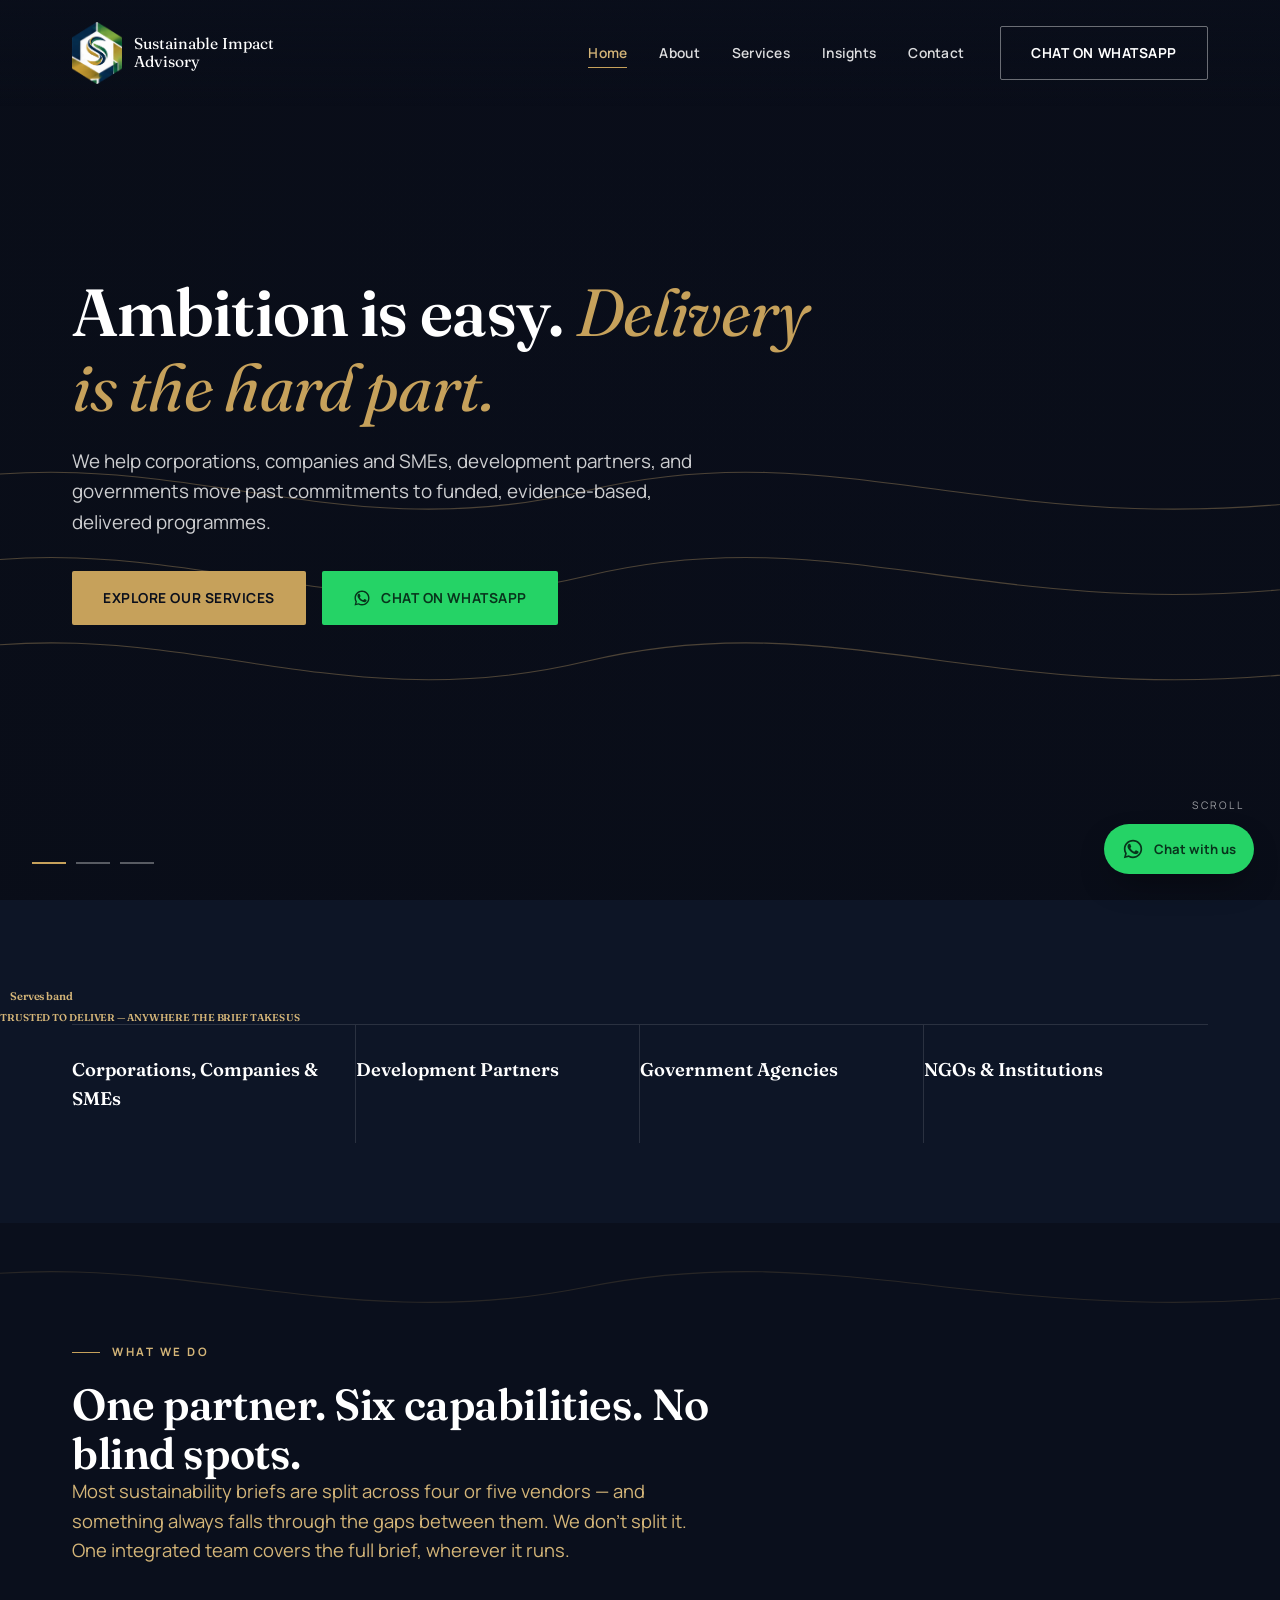
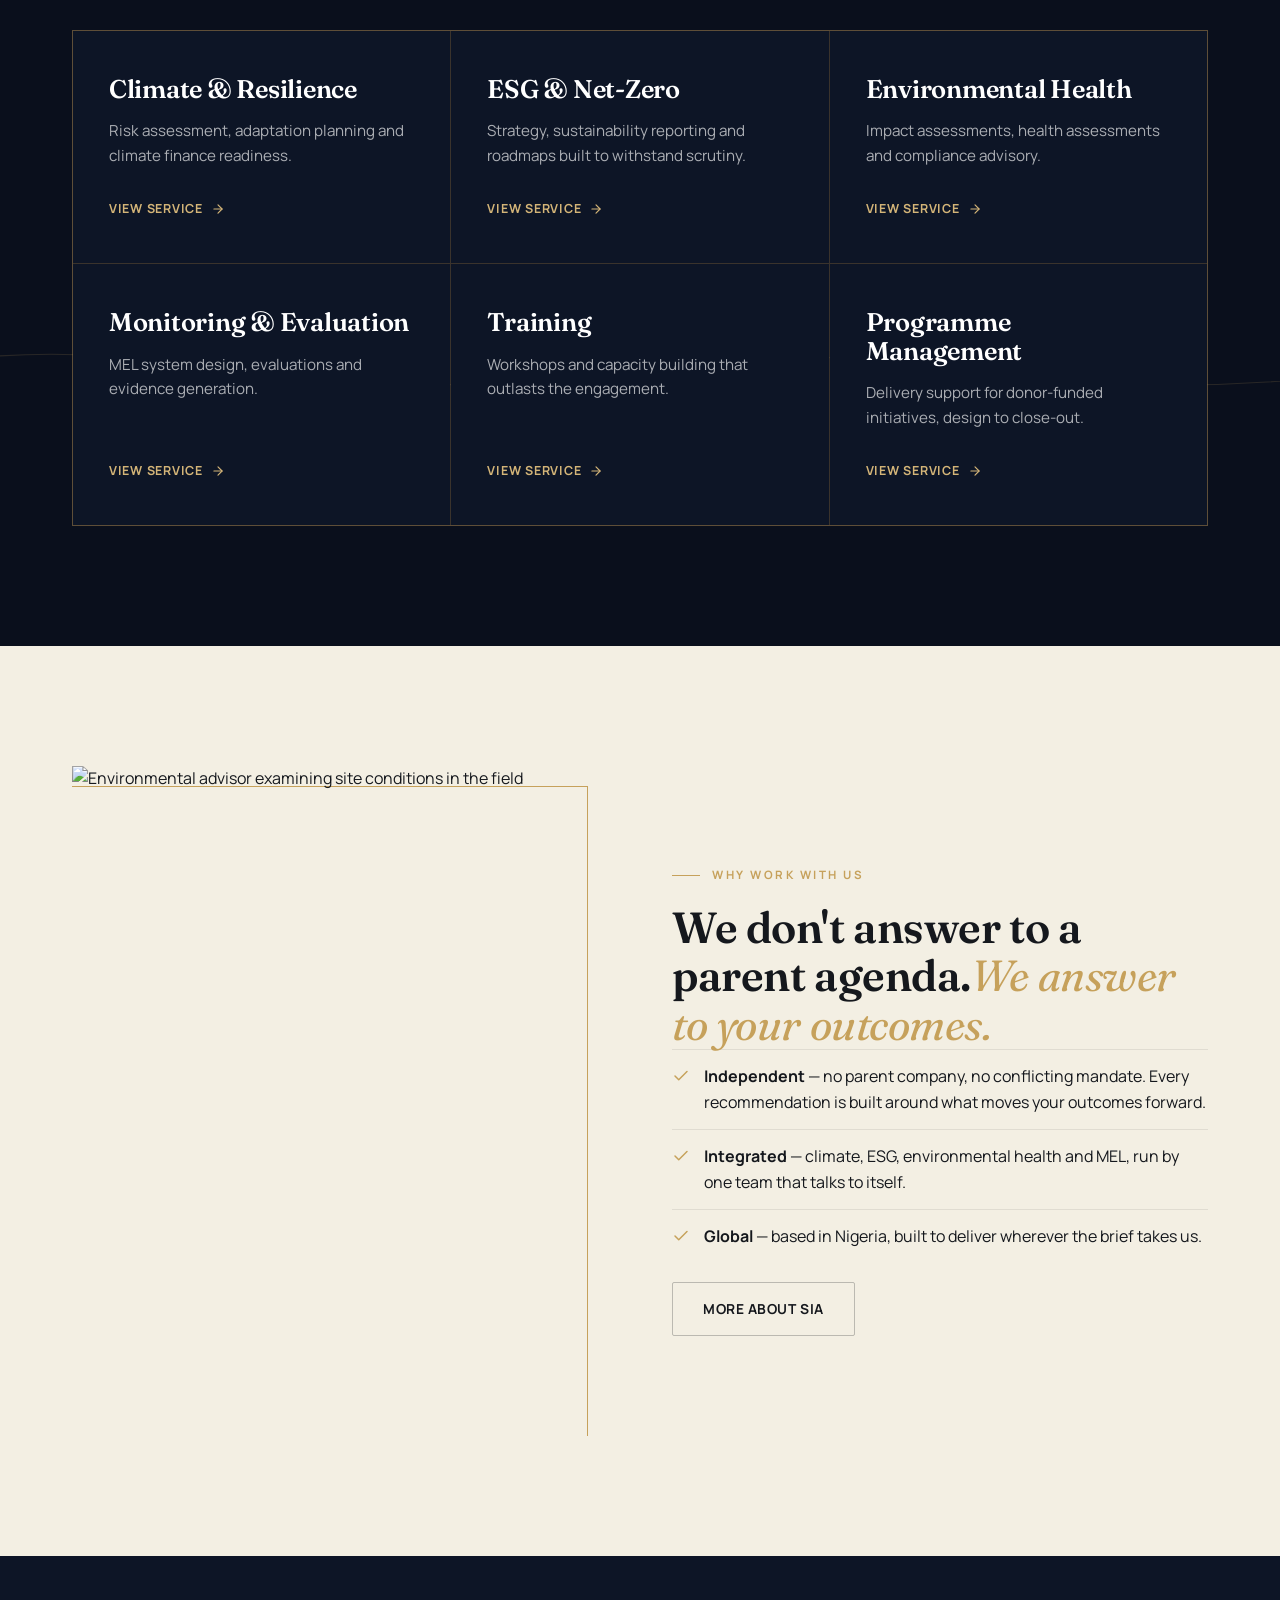
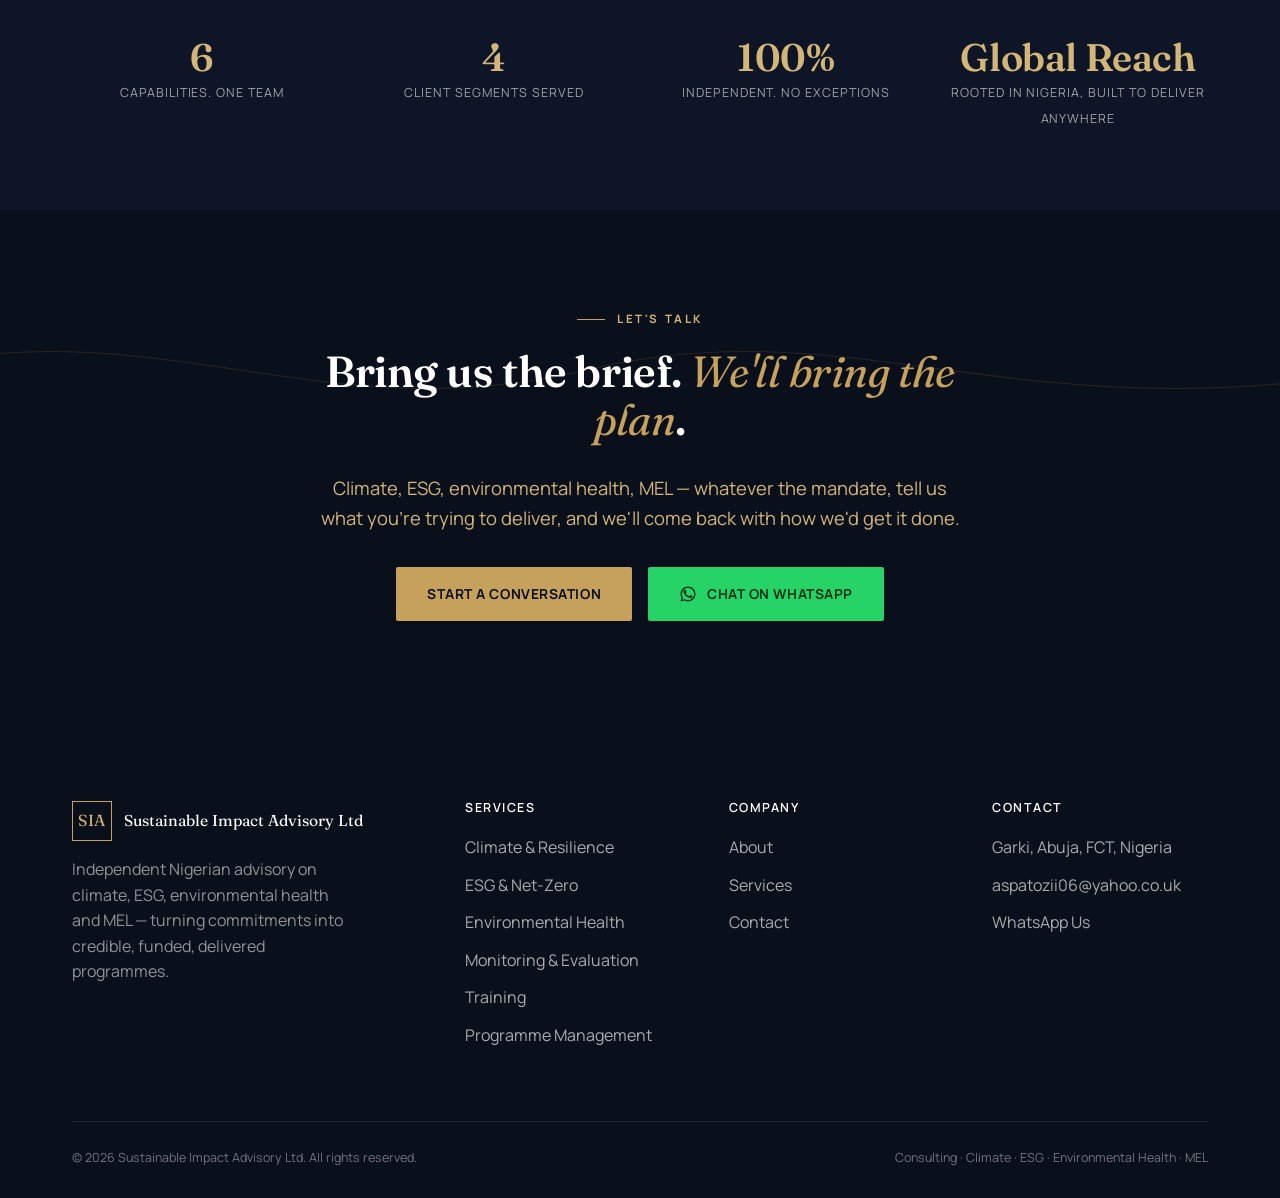
==== commit b7e39cdb: "all changes mad" ====
--- a/index.html
+++ b/index.html
@@ -1,279 +1,375 @@
 <!doctype html>
 <html lang="en">
+
 <head>
-<meta charset="utf-8">
-<meta name="viewport" content="width=device-width, initial-scale=1">
-<title>Sustainable Impact Advisory | Climate, ESG & Environmental Health Consulting</title>
-<meta name="description" content="An independent Nigerian advisory firm helping governments, development partners and corporations turn sustainability, ESG, environmental health and development commitments into credible, funded, delivered programmes.">
-<link rel="preconnect" href="https://fonts.googleapis.com">
-<link rel="preconnect" href="https://fonts.gstatic.com" crossorigin>
-<link href="https://fonts.googleapis.com/css2?family=Fraunces:ital,wght@0,300;0,500;0,600;0,700;1,400;1,500&family=Manrope:wght@400;500;600;700;800&display=swap" rel="stylesheet">
-<link rel="stylesheet" href="css/style.css">
-<!-- Favicon -->
-    <link href="images/logo2.png" rel="icon">
-    <link rel="stylesheet" href="https://cdnjs.cloudflare.com/ajax/libs/font-awesome/7.3.1/css/all.min.css" integrity="sha512-QeR2VH+lsBE5LSAe1Q5EnTBbe7XTBubt8dG93Y7gidSgdMCr8nVqKcfKAMyN96SV8KDbZVTDXChatu5G2KQGzg==" crossorigin="anonymous" referrerpolicy="no-referrer" />
-  </head>
+  <meta charset="utf-8">
+  <meta name="viewport" content="width=device-width, initial-scale=1">
+  <title>Sustainable Impact Advisory | Climate, ESG & Environmental Health Consulting</title>
+  <meta name="description"
+    content="An independent Nigerian advisory firm helping governments, development partners and corporations turn sustainability, ESG, environmental health and development commitments into credible, funded, delivered programmes.">
+  <link rel="preconnect" href="https://fonts.googleapis.com">
+  <link rel="preconnect" href="https://fonts.gstatic.com" crossorigin>
+  <link
+    href="https://fonts.googleapis.com/css2?family=Fraunces:ital,wght@0,300;0,500;0,600;0,700;1,400;1,500&family=Manrope:wght@400;500;600;700;800&display=swap"
+    rel="stylesheet">
+  <link rel="stylesheet" href="css/style.css">
+  <!-- Favicon -->
+  <link href="images/logo2.png" rel="icon">
+  <link rel="stylesheet" href="https://cdnjs.cloudflare.com/ajax/libs/font-awesome/7.3.1/css/all.min.css"
+    integrity="sha512-QeR2VH+lsBE5LSAe1Q5EnTBbe7XTBubt8dG93Y7gidSgdMCr8nVqKcfKAMyN96SV8KDbZVTDXChatu5G2KQGzg=="
+    crossorigin="anonymous" referrerpolicy="no-referrer" />
+</head>
+
 <body>
 
-<header class="site-header">
-  <div class="container">
-    <a href="index.html" class="brand">
-      <div class="logo">
-  <img src="images/logo2.png" alt="SIA Logo"></div>
-<span class="brand-name"><span class="full">Sustainable Impact<br>Advisory </span></span>
-    </a>
-    <nav class="nav-main">
-      <ul class="nav-links" id="navLinks">
-        <li><a href="index.html" class="active">Home</a></li>
-        <li><a href="about.html">About</a></li>
-        <li class="nav-dropdown">
-          <a href="services.html" class="dropdown-toggle">Services</a>
-          <div class="nav-dropdown-panel">
-            <a href="service-climate-resilience.html">Climate &amp; Resilience</a>
-            <a href="service-esg-net-zero.html">ESG &amp; Net-Zero</a>
-            <a href="service-environmental-health.html">Environmental Health</a>
-            <a href="service-monitoring-evaluation.html">Monitoring &amp; Evaluation</a>
-            <a href="service-training.html">Training</a>
-            <a href="service-programme-management.html">Programme Management</a>
-          </div>
-        </li>
-        <li><a href="contact.html">Contact</a></li>
-      </ul>
-      <div class="nav-cta">
-        <a href="https://wa.me/2348000000000?text=Hello%20SIA%2C%20I%27d%20like%20to%20enquire%20about%20your%20services." class="btn btn-outline" target="_blank" rel="noopener">Chat on WhatsApp</a>
-        <button class="nav-toggle" aria-label="Toggle menu" aria-expanded="false">
-          <svg viewBox="0 0 24 24" fill="none" stroke="currentColor" stroke-width="2" stroke-linecap="round" width="24" height="24"><line x1="3" y1="6" x2="21" y2="6"/><line x1="3" y1="12" x2="21" y2="12"/><line x1="3" y1="18" x2="21" y2="18"/></svg>
-        </button>
-      </div>
-    </nav>
-  </div>
-</header>
-
-<section class="hero">
-  <div class="hero-media">
-    <video autoplay muted loop playsinline poster="https://images.pexels.com/photos/572937/pexels-photo-572937.jpeg?auto=compress&cs=tinysrgb&w=1600">
-      <source src="https://assets.mixkit.co/videos/48403/48403-720.mp4" type="video/mp4">
-    </video>
-  </div>
-  <div class="hero-scrim"></div>
-  <svg class="hero-contour" viewBox="0 0 1200 800" preserveAspectRatio="none" aria-hidden="true">
-    <path d="M-100,620 C150,560 300,680 550,620 C800,560 950,680 1300,620" fill="none" stroke="#c6a15b" stroke-width="1"/>
-    <path d="M-100,540 C150,480 300,600 550,540 C800,480 950,600 1300,540" fill="none" stroke="#c6a15b" stroke-width="1"/>
-    <path d="M-100,460 C150,400 300,520 550,460 C800,400 950,520 1300,460" fill="none" stroke="#c6a15b" stroke-width="1"/>
-  </svg>
-  <div class="hero-inner container">
-    <div class="hero-content">
-      <div class="hero-slides">
-        <div class="hero-slide is-active">
-          <h1>Ambition is easy. <em>Delivery is the hard part.</em> </h1>
-          <p class="lede">We help corporations, companies and SMEs, development partners, and governments move past commitments to funded, evidence-based, delivered programmes.</p>
-          <div class="hero-actions">
-            <a href="services.html" class="btn btn-primary">Explore our services</a>
-            <a href="https://wa.me/2348000000000?text=Hello%20SIA%2C%20I%27d%20like%20to%20enquire%20about%20your%20services." class="btn btn-whatsapp" target="_blank" rel="noopener">
-              <svg viewBox="0 0 24 24" fill="currentColor"><path d="M17.472 14.382c-.297-.149-1.758-.867-2.03-.967-.273-.099-.471-.148-.67.15-.197.297-.767.966-.94 1.164-.173.199-.347.223-.644.075-.297-.15-1.255-.463-2.39-1.475-.883-.788-1.48-1.761-1.653-2.059-.173-.297-.018-.458.13-.606.134-.133.298-.347.446-.52.149-.174.198-.298.298-.497.099-.198.05-.371-.025-.52-.075-.149-.669-1.612-.916-2.207-.242-.579-.487-.5-.669-.51-.173-.008-.371-.01-.57-.01-.198 0-.52.074-.792.372-.272.297-1.04 1.016-1.04 2.479 0 1.462 1.065 2.875 1.213 3.074.149.198 2.096 3.2 5.077 4.487.709.306 1.262.489 1.694.626.712.227 1.36.195 1.871.118.571-.085 1.758-.719 2.006-1.413.248-.694.248-1.289.173-1.413-.074-.124-.272-.198-.57-.347z"/><path d="M12.001 2c-5.522 0-10 4.477-10 10 0 1.766.462 3.484 1.34 5.001L2 22l5.132-1.324A9.958 9.958 0 0012.001 22c5.522 0 10-4.477 10-10s-4.478-10-10-10zm0 18.153a8.13 8.13 0 01-4.146-1.13l-.297-.176-3.05.787.814-2.973-.193-.305A8.14 8.14 0 013.85 12c0-4.5 3.65-8.153 8.151-8.153S20.15 7.5 20.15 12 16.501 20.153 12.001 20.153z"/></svg>
-              Chat on WhatsApp
-            </a>
-          </div>
-        </div>
-        <div class="hero-slide">
-           <h1>One team. Six capabilities. <em>Zero handoffs.</em></h1>
-          <p class="lede">Climate, ESG, environmental health and MEL — under one accountable roof, so nothing gets lost between vendors.</p>
-          <div class="hero-actions">
-            <a href="about.html" class="btn btn-primary">Why work with us</a>
-            <a href="contact.html" class="btn btn-outline">Start a conversation</a>
-          </div>
-        </div>
-        <div class="hero-slide">
-          <h1>Climate, ESG and MEL expertise that delivers —  <em>wherever the brief takes us.</em>.</h1>
-          <p class="lede">Rooted in Nigeria, built to back corporations, companies and SMEs, development partners,  &amp; and government institutions anywhere the work demands it.</p>
-          <div class="hero-actions">
-            <a href="service-programme-management.html" class="btn btn-primary">See Programme Delivery</a>
-            <a href="contact.html" class="btn btn-outline">Get In Touch</a>
-          </div>
-        </div>
-      </div>
-    </div>
-  </div>
-  <div class="hero-dots">
-    <button class="is-active" aria-label="Slide 1"></button>
-    <button aria-label="Slide 2"></button>
-    <button aria-label="Slide 3"></button>
-  </div>
-  <div class="hero-scrollcue"><span>Scroll</span><span class="line"></span></div>
-</section>
-
-<section class="section-navy section-sm">
-  <div class="serves-band"><h2>Serves band</h2>
-  <h3 class="serve-title">TRUSTED TO DELIVER — ANYWHERE THE BRIEF TAKES US</h3>
-  </div>
-  <div class="container">
-    <div class="serves-strip reveal">
-      <div class="serves-item"><strong>Corporations, Companies &amp; SMEs </strong></div>
-      <div class="serves-item"><strong>Development Partners</strong></div>
-      <div class="serves-item"><strong>Government Agencies</strong></div>
-      <div class="serves-item"><strong>NGOs &amp; Institutions</strong></div>
-    </div>
-  </div>
-</section>
-
-<section class="section section-dark">
-  <svg class="contour-bg" viewBox="0 0 1200 800" preserveAspectRatio="none" aria-hidden="true">
-    <path d="M-100,700 C150,650 300,750 550,700 C800,650 950,750 1300,700" fill="none" stroke="#c6a15b" stroke-width="1"/>
-    <path d="M-100,60 C150,10 300,110 550,60 C800,10 950,110 1300,60" fill="none" stroke="#c6a15b" stroke-width="1"/>
-  </svg>
-  <div class="container">
-    <div class="section-header reveal">
-      <div class="eyebrow on-dark">What We Do</div>
-      <h2>One partner. Six capabilities. No blind spots.</h2>
-      <p class="lede">Most sustainability briefs are split across four or five vendors — and something always falls through the gaps between them. We don't split it. One integrated team covers the full brief, wherever it runs.</p>
-    </div>
-
-    <div class="services-grid">
-      <a class="service-card reveal" href="service-climate-resilience.html">
-        <h3>Climate &amp; Resilience</h3>
-        <p>Risk assessment, adaptation planning and climate finance readiness. </p>
-        <span class="go">View Service <svg viewBox="0 0 24 24" fill="none" stroke="currentColor" stroke-width="2" stroke-linecap="round" stroke-linejoin="round"><line x1="5" y1="12" x2="19" y2="12"/><polyline points="12 5 19 12 12 19"/></svg></span>
+  <header class="site-header">
+    <div class="container">
+      <a href="index.html" class="brand">
+        <div class="logo">
+          <img src="images/logo2.png" alt="SIA Logo">
+        </div>
+        <span class="brand-name"><span class="full">Sustainable Impact<br>Advisory </span></span>
       </a>
-      <a class="service-card reveal reveal-delay-1" href="service-esg-net-zero.html">
-        <h3>ESG &amp; Net-Zero</h3>
-        <p>Strategy, sustainability reporting and roadmaps built to withstand scrutiny.</p>
-        <span class="go">View Service <svg viewBox="0 0 24 24" fill="none" stroke="currentColor" stroke-width="2" stroke-linecap="round" stroke-linejoin="round"><line x1="5" y1="12" x2="19" y2="12"/><polyline points="12 5 19 12 12 19"/></svg></span>
-      </a>
-      <a class="service-card reveal reveal-delay-2" href="service-environmental-health.html">
-        <h3>Environmental Health</h3>
-        <p>Impact assessments, health assessments and compliance advisory.</p>
-        <span class="go">View Service <svg viewBox="0 0 24 24" fill="none" stroke="currentColor" stroke-width="2" stroke-linecap="round" stroke-linejoin="round"><line x1="5" y1="12" x2="19" y2="12"/><polyline points="12 5 19 12 12 19"/></svg></span>
-      </a>
-      <a class="service-card reveal" href="service-monitoring-evaluation.html">
-        <h3>Monitoring &amp; Evaluation</h3>
-        <p>MEL system design, evaluations and evidence generation.</p>
-        <span class="go">View Service <svg viewBox="0 0 24 24" fill="none" stroke="currentColor" stroke-width="2" stroke-linecap="round" stroke-linejoin="round"><line x1="5" y1="12" x2="19" y2="12"/><polyline points="12 5 19 12 12 19"/></svg></span>
-      </a>
-      <a class="service-card reveal reveal-delay-1" href="service-training.html">
-        <h3>Training</h3>
-        <p>Workshops and capacity building that outlasts the engagement.</p>
-        <span class="go">View Service <svg viewBox="0 0 24 24" fill="none" stroke="currentColor" stroke-width="2" stroke-linecap="round" stroke-linejoin="round"><line x1="5" y1="12" x2="19" y2="12"/><polyline points="12 5 19 12 12 19"/></svg></span>
-      </a>
-      <a class="service-card reveal reveal-delay-2" href="service-programme-management.html">
-        <h3>Programme Management</h3>
-        <p>Delivery support for donor-funded initiatives, design to close-out.</p>
-        <span class="go">View Service <svg viewBox="0 0 24 24" fill="none" stroke="currentColor" stroke-width="2" stroke-linecap="round" stroke-linejoin="round"><line x1="5" y1="12" x2="19" y2="12"/><polyline points="12 5 19 12 12 19"/></svg></span>
-      </a>
-    </div>
-  </div>
-</section>
-
-<section class="section section-cream">
-  <div class="container">
-    <div class="split reveal">
-      <div class="split-media image-card">
-        <img src="https://images.pexels.com/photos/3580281/pexels-photo-3580281.jpeg?auto=compress&cs=tinysrgb&w=1200" alt="Environmental advisor examining site conditions in the field">
-      </div>
-      <div>
-        <div class="eyebrow">Why Work With Us</div>
-        <h2>We don't answer to a parent agenda.<em>We answer to your outcomes.</em></h2>
-              <ul class="check-list">
-          <li>
-            <svg viewBox="0 0 24 24" fill="none" stroke="currentColor" stroke-width="2" stroke-linecap="round" stroke-linejoin="round"><polyline points="20 6 9 17 4 12"/></svg>
-            <div><strong>Independent</strong> — no parent company, no conflicting mandate. Every recommendation is built around what moves your outcomes forward.</div>
+      <nav class="nav-main">
+        <ul class="nav-links" id="navLinks">
+          <li><a href="index.html" class="active">Home</a></li>
+          <li><a href="about.html">About</a></li>
+          <li class="nav-dropdown">
+            <a href="services.html" class="dropdown-toggle">Services</a>
+            <div class="nav-dropdown-panel">
+              <a href="service-climate-resilience.html">Climate &amp; Resilience</a>
+              <a href="service-esg-net-zero.html">ESG &amp; Net-Zero</a>
+              <a href="service-environmental-health.html">Environmental Health</a>
+              <a href="service-monitoring-evaluation.html">Monitoring &amp; Evaluation</a>
+              <a href="service-training.html">Training</a>
+              <a href="service-programme-management.html">Programme Management</a>
+            </div>
           </li>
-          <li>
-            <svg viewBox="0 0 24 24" fill="none" stroke="currentColor" stroke-width="2" stroke-linecap="round" stroke-linejoin="round"><polyline points="20 6 9 17 4 12"/></svg>
-            <div><strong>Integrated</strong> — climate, ESG, environmental health and MEL, run by one team that talks to itself.</div>
-          </li>
-          <li>
-            <svg viewBox="0 0 24 24" fill="none" stroke="currentColor" stroke-width="2" stroke-linecap="round" stroke-linejoin="round"><polyline points="20 6 9 17 4 12"/></svg>
-            <div><strong>Global</strong> — based in Nigeria, built to deliver wherever the brief takes us.</div>
-          </li>
-        </ul>
-        <div style="margin-top:32px;"><a href="about.html" class="btn btn-dark-outline">More About SIA</a></div>
-      </div>
-    </div>
-  </div>
-</section>
-
-<section class="section-navy section-sm">
-  <div class="container">
-    <div class="stat-row reveal">
-      <div class="stat"><h3>6</h3><span>Capabilities. One team</span></div>
-      <div class="stat"><h3>4</h3><span>Client Segments Served</span></div>
-      <div class="stat"><h3>100%</h3><span>Independent. No exceptions</span></div>
-      <div class="stat"><h3>Global&nbsp;Reach</h3><span>Rooted in Nigeria, built to deliver anywhere</span></div>
-    </div>
-  </div>
-</section>
-
-<section class="cta-banner">
-  <svg class="contour-bg" viewBox="0 0 1200 800" preserveAspectRatio="none" aria-hidden="true">
-    <path d="M-100,150 C150,90 300,210 550,150 C800,90 950,210 1300,150" fill="none" stroke="#c6a15b" stroke-width="1"/>
-    <path d="M-100,650 C150,590 300,710 550,650 C800,590 950,710 1300,650" fill="none" stroke="#c6a15b" stroke-width="1"/>
-  </svg>
-  <div class="container reveal">
-    <div class="eyebrow center on-dark">Let's Talk</div>
-    <h2>Bring us the brief. <em> We'll bring the plan</em>.</h2>
-    <p class="lede" style="margin:0 auto 34px;">Climate, ESG, environmental health, MEL — whatever the mandate, tell us what you're trying to deliver, and we'll come back with how we'd get it done.</p>
-    <div class="cta-actions">
-      <a href="contact.html" class="btn btn-primary">Start A Conversation</a>
-      <a href="https://wa.me/2348000000000?text=Hello%20SIA%2C%20I%27d%20like%20to%20enquire%20about%20your%20services." class="btn btn-whatsapp" target="_blank" rel="noopener">
-        <svg viewBox="0 0 24 24" fill="currentColor"><path d="M17.472 14.382c-.297-.149-1.758-.867-2.03-.967-.273-.099-.471-.148-.67.15-.197.297-.767.966-.94 1.164-.173.199-.347.223-.644.075-.297-.15-1.255-.463-2.39-1.475-.883-.788-1.48-1.761-1.653-2.059-.173-.297-.018-.458.13-.606.134-.133.298-.347.446-.52.149-.174.198-.298.298-.497.099-.198.05-.371-.025-.52-.075-.149-.669-1.612-.916-2.207-.242-.579-.487-.5-.669-.51-.173-.008-.371-.01-.57-.01-.198 0-.52.074-.792.372-.272.297-1.04 1.016-1.04 2.479 0 1.462 1.065 2.875 1.213 3.074.149.198 2.096 3.2 5.077 4.487.709.306 1.262.489 1.694.626.712.227 1.36.195 1.871.118.571-.085 1.758-.719 2.006-1.413.248-.694.248-1.289.173-1.413-.074-.124-.272-.198-.57-.347z"/><path d="M12.001 2c-5.522 0-10 4.477-10 10 0 1.766.462 3.484 1.34 5.001L2 22l5.132-1.324A9.958 9.958 0 0012.001 22c5.522 0 10-4.477 10-10s-4.478-10-10-10zm0 18.153a8.13 8.13 0 01-4.146-1.13l-.297-.176-3.05.787.814-2.973-.193-.305A8.14 8.14 0 013.85 12c0-4.5 3.65-8.153 8.151-8.153S20.15 7.5 20.15 12 16.501 20.153 12.001 20.153z"/></svg>
-        Chat on WhatsApp
-      </a>
-    </div>
-  </div>
-</section>
-
-<footer class="site-footer">
-  <div class="container">
-    <div class="footer-top">
-      <div class="footer-brand">
-        <div class="brand" style="color:#fff;">
-          <span class="brand-mark">SIA</span>
-          <span class="brand-name" style="color:#fff;"><span class="full">Sustainable Impact Advisory Ltd</span></span>
-        </div>
-        <p>Independent Nigerian advisory on climate, ESG, environmental health and MEL — turning commitments into credible, funded, delivered programmes.</p>
-      </div>
-      <div class="footer-col">
-        <h4>Services</h4>
-        <ul>
-          <li><a href="service-climate-resilience.html">Climate &amp; Resilience</a></li>
-          <li><a href="service-esg-net-zero.html">ESG &amp; Net-Zero</a></li>
-          <li><a href="service-environmental-health.html">Environmental Health</a></li>
-          <li><a href="service-monitoring-evaluation.html">Monitoring &amp; Evaluation</a></li>
-          <li><a href="service-training.html">Training</a></li>
-          <li><a href="service-programme-management.html">Programme Management</a></li>
-        </ul>
-      </div>
-      <div class="footer-col">
-        <h4>Company</h4>
-        <ul>
-          <li><a href="about.html">About</a></li>
-          <li><a href="services.html">Services</a></li>
+          <li><a href="insights.html">Insights</a></li>
           <li><a href="contact.html">Contact</a></li>
         </ul>
-      </div>
-      <div class="footer-col">
-        <h4>Contact</h4>
-        <ul>
-          <li>Garki, Abuja, FCT, Nigeria</li>
-          <li><a href="mailto:aspatozii06@yahoo.co.uk">aspatozii06@yahoo.co.uk</a></li>
-          <li><a href="https://wa.me/2348000000000" target="_blank" rel="noopener">WhatsApp Us</a></li>
-        </ul>
-      </div>
-    </div>
-    <div class="footer-bottom">
-      <span>&copy; <span data-year></span> Sustainable Impact Advisory Ltd. All rights reserved.</span>
-      <span>Consulting · Climate · ESG · Environmental Health · MEL</span>
-    </div>
-  </div>
-</footer>
-
-<a href="https://wa.me/2348000000000?text=Hello%20SIA%2C%20I%27d%20like%20to%20enquire%20about%20your%20services." class="wa-float" target="_blank" rel="noopener" aria-label="Chat on WhatsApp">
-  <svg viewBox="0 0 24 24" fill="currentColor"><path d="M17.472 14.382c-.297-.149-1.758-.867-2.03-.967-.273-.099-.471-.148-.67.15-.197.297-.767.966-.94 1.164-.173.199-.347.223-.644.075-.297-.15-1.255-.463-2.39-1.475-.883-.788-1.48-1.761-1.653-2.059-.173-.297-.018-.458.13-.606.134-.133.298-.347.446-.52.149-.174.198-.298.298-.497.099-.198.05-.371-.025-.52-.075-.149-.669-1.612-.916-2.207-.242-.579-.487-.5-.669-.51-.173-.008-.371-.01-.57-.01-.198 0-.52.074-.792.372-.272.297-1.04 1.016-1.04 2.479 0 1.462 1.065 2.875 1.213 3.074.149.198 2.096 3.2 5.077 4.487.709.306 1.262.489 1.694.626.712.227 1.36.195 1.871.118.571-.085 1.758-.719 2.006-1.413.248-.694.248-1.289.173-1.413-.074-.124-.272-.198-.57-.347z"/><path d="M12.001 2c-5.522 0-10 4.477-10 10 0 1.766.462 3.484 1.34 5.001L2 22l5.132-1.324A9.958 9.958 0 0012.001 22c5.522 0 10-4.477 10-10s-4.478-10-10-10zm0 18.153a8.13 8.13 0 01-4.146-1.13l-.297-.176-3.05.787.814-2.973-.193-.305A8.14 8.14 0 013.85 12c0-4.5 3.65-8.153 8.151-8.153S20.15 7.5 20.15 12 16.501 20.153 12.001 20.153z"/></svg>
-  <span class="wa-label">Chat with us</span>
-</a>
-
-<script src="js/main.js"></script>
-<script src="https://cdnjs.cloudflare.com/ajax/libs/tailwindcss/4.3.2/lib.min.js" integrity="sha512-pfsQIgjYoPHqV3+IueeXs2LLMOz77Vk0PJsC58lsIX4VvB94bF1XC5WUeHAb2/f0ji+ws0qAoD8uT+EHkpfPPQ==" crossorigin="anonymous" referrerpolicy="no-referrer"></script>
+        <div class="nav-cta">
+          <a href="https://wa.me/2348000000000?text=Hello%20SIA%2C%20I%27d%20like%20to%20enquire%20about%20your%20services."
+            class="btn btn-outline" target="_blank" rel="noopener">Chat on WhatsApp</a>
+          <button class="nav-toggle" aria-label="Toggle menu" aria-expanded="false">
+            <svg viewBox="0 0 24 24" fill="none" stroke="currentColor" stroke-width="2" stroke-linecap="round"
+              width="24" height="24">
+              <line x1="3" y1="6" x2="21" y2="6" />
+              <line x1="3" y1="12" x2="21" y2="12" />
+              <line x1="3" y1="18" x2="21" y2="18" />
+            </svg>
+          </button>
+        </div>
+      </nav>
+    </div>
+  </header>
+
+  <section class="hero">
+    <div class="hero-media">
+      <video autoplay muted loop playsinline
+        poster="https://images.pexels.com/photos/572937/pexels-photo-572937.jpeg?auto=compress&cs=tinysrgb&w=1600">
+        <source src="https://assets.mixkit.co/videos/48403/48403-720.mp4" type="video/mp4">
+      </video>
+    </div>
+    <div class="hero-scrim"></div>
+    <svg class="hero-contour" viewBox="0 0 1200 800" preserveAspectRatio="none" aria-hidden="true">
+      <path d="M-100,620 C150,560 300,680 550,620 C800,560 950,680 1300,620" fill="none" stroke="#c6a15b"
+        stroke-width="1" />
+      <path d="M-100,540 C150,480 300,600 550,540 C800,480 950,600 1300,540" fill="none" stroke="#c6a15b"
+        stroke-width="1" />
+      <path d="M-100,460 C150,400 300,520 550,460 C800,400 950,520 1300,460" fill="none" stroke="#c6a15b"
+        stroke-width="1" />
+    </svg>
+    <div class="hero-inner container">
+      <div class="hero-content">
+        <div class="hero-slides">
+          <div class="hero-slide is-active">
+            <h1>Ambition is easy. <em>Delivery is the hard part.</em> </h1>
+            <p class="lede">We help corporations, companies and SMEs, development partners, and governments move past
+              commitments to funded, evidence-based, delivered programmes.</p>
+            <div class="hero-actions">
+              <a href="services.html" class="btn btn-primary">Explore our services</a>
+              <a href="https://wa.me/2349074832034?text=Hello%20SIA%2C%20I%27d%20like%20to%20enquire%20about%20your%20services."
+                class="btn btn-whatsapp" target="_blank" rel="noopener">
+                <svg viewBox="0 0 24 24" fill="currentColor">
+                  <path
+                    d="M17.472 14.382c-.297-.149-1.758-.867-2.03-.967-.273-.099-.471-.148-.67.15-.197.297-.767.966-.94 1.164-.173.199-.347.223-.644.075-.297-.15-1.255-.463-2.39-1.475-.883-.788-1.48-1.761-1.653-2.059-.173-.297-.018-.458.13-.606.134-.133.298-.347.446-.52.149-.174.198-.298.298-.497.099-.198.05-.371-.025-.52-.075-.149-.669-1.612-.916-2.207-.242-.579-.487-.5-.669-.51-.173-.008-.371-.01-.57-.01-.198 0-.52.074-.792.372-.272.297-1.04 1.016-1.04 2.479 0 1.462 1.065 2.875 1.213 3.074.149.198 2.096 3.2 5.077 4.487.709.306 1.262.489 1.694.626.712.227 1.36.195 1.871.118.571-.085 1.758-.719 2.006-1.413.248-.694.248-1.289.173-1.413-.074-.124-.272-.198-.57-.347z" />
+                  <path
+                    d="M12.001 2c-5.522 0-10 4.477-10 10 0 1.766.462 3.484 1.34 5.001L2 22l5.132-1.324A9.958 9.958 0 0012.001 22c5.522 0 10-4.477 10-10s-4.478-10-10-10zm0 18.153a8.13 8.13 0 01-4.146-1.13l-.297-.176-3.05.787.814-2.973-.193-.305A8.14 8.14 0 013.85 12c0-4.5 3.65-8.153 8.151-8.153S20.15 7.5 20.15 12 16.501 20.153 12.001 20.153z" />
+                </svg>
+                Chat on WhatsApp
+              </a>
+            </div>
+          </div>
+          <div class="hero-slide">
+            <h1>One team. Six capabilities. <em>Zero handoffs.</em></h1>
+            <p class="lede">Climate, ESG, environmental health and MEL — under one accountable roof, so nothing gets
+              lost between vendors.</p>
+            <div class="hero-actions">
+              <a href="about.html" class="btn btn-primary">Why work with us</a>
+              <a href="contact.html" class="btn btn-outline">Start a conversation</a>
+            </div>
+          </div>
+          <div class="hero-slide">
+            <h1>Climate, ESG and MEL expertise that delivers — <em>wherever the brief takes us.</em>.</h1>
+            <p class="lede">Rooted in Nigeria, built to back corporations, companies and SMEs, development partners,
+              &amp; and government institutions anywhere the work demands it.</p>
+            <div class="hero-actions">
+              <a href="service-programme-management.html" class="btn btn-primary">See Programme Delivery</a>
+              <a href="contact.html" class="btn btn-outline">Get In Touch</a>
+            </div>
+          </div>
+        </div>
+      </div>
+    </div>
+    <div class="hero-dots">
+      <button class="is-active" aria-label="Slide 1"></button>
+      <button aria-label="Slide 2"></button>
+      <button aria-label="Slide 3"></button>
+    </div>
+    <div class="hero-scrollcue"><span>Scroll</span><span class="line"></span></div>
+  </section>
+
+  <section class="section-navy section-sm">
+    <div class="serves-band">
+      <h2>Serves band</h2>
+      <h3 class="serve-title">TRUSTED TO DELIVER — ANYWHERE THE BRIEF TAKES US</h3>
+    </div>
+    <div class="container">
+      <div class="serves-strip reveal">
+        <div class="serves-item"><strong>Corporations, Companies &amp; SMEs </strong></div>
+        <div class="serves-item"><strong>Development Partners</strong></div>
+        <div class="serves-item"><strong>Government Agencies</strong></div>
+        <div class="serves-item"><strong>NGOs &amp; Institutions</strong></div>
+      </div>
+    </div>
+  </section>
+
+  <section class="section section-dark">
+    <svg class="contour-bg" viewBox="0 0 1200 800" preserveAspectRatio="none" aria-hidden="true">
+      <path d="M-100,700 C150,650 300,750 550,700 C800,650 950,750 1300,700" fill="none" stroke="#c6a15b"
+        stroke-width="1" />
+      <path d="M-100,60 C150,10 300,110 550,60 C800,10 950,110 1300,60" fill="none" stroke="#c6a15b" stroke-width="1" />
+    </svg>
+    <div class="container">
+      <div class="section-header reveal">
+        <div class="eyebrow on-dark">What We Do</div>
+        <h2>One partner. Six capabilities. No blind spots.</h2>
+        <p class="lede">Most sustainability briefs are split across four or five vendors — and something always falls
+          through the gaps between them. We don't split it. One integrated team covers the full brief, wherever it runs.
+        </p>
+      </div>
+
+      <div class="services-grid">
+        <a class="service-card reveal" href="service-climate-resilience.html">
+          <h3>Climate &amp; Resilience</h3>
+          <p>Risk assessment, adaptation planning and climate finance readiness. </p>
+          <span class="go">View Service <svg viewBox="0 0 24 24" fill="none" stroke="currentColor" stroke-width="2"
+              stroke-linecap="round" stroke-linejoin="round">
+              <line x1="5" y1="12" x2="19" y2="12" />
+              <polyline points="12 5 19 12 12 19" />
+            </svg></span>
+        </a>
+        <a class="service-card reveal reveal-delay-1" href="service-esg-net-zero.html">
+          <h3>ESG &amp; Net-Zero</h3>
+          <p>Strategy, sustainability reporting and roadmaps built to withstand scrutiny.</p>
+          <span class="go">View Service <svg viewBox="0 0 24 24" fill="none" stroke="currentColor" stroke-width="2"
+              stroke-linecap="round" stroke-linejoin="round">
+              <line x1="5" y1="12" x2="19" y2="12" />
+              <polyline points="12 5 19 12 12 19" />
+            </svg></span>
+        </a>
+        <a class="service-card reveal reveal-delay-2" href="service-environmental-health.html">
+          <h3>Environmental Health</h3>
+          <p>Impact assessments, health assessments and compliance advisory.</p>
+          <span class="go">View Service <svg viewBox="0 0 24 24" fill="none" stroke="currentColor" stroke-width="2"
+              stroke-linecap="round" stroke-linejoin="round">
+              <line x1="5" y1="12" x2="19" y2="12" />
+              <polyline points="12 5 19 12 12 19" />
+            </svg></span>
+        </a>
+        <a class="service-card reveal" href="service-monitoring-evaluation.html">
+          <h3>Monitoring &amp; Evaluation</h3>
+          <p>MEL system design, evaluations and evidence generation.</p>
+          <span class="go">View Service <svg viewBox="0 0 24 24" fill="none" stroke="currentColor" stroke-width="2"
+              stroke-linecap="round" stroke-linejoin="round">
+              <line x1="5" y1="12" x2="19" y2="12" />
+              <polyline points="12 5 19 12 12 19" />
+            </svg></span>
+        </a>
+        <a class="service-card reveal reveal-delay-1" href="service-training.html">
+          <h3>Training</h3>
+          <p>Workshops and capacity building that outlasts the engagement.</p>
+          <span class="go">View Service <svg viewBox="0 0 24 24" fill="none" stroke="currentColor" stroke-width="2"
+              stroke-linecap="round" stroke-linejoin="round">
+              <line x1="5" y1="12" x2="19" y2="12" />
+              <polyline points="12 5 19 12 12 19" />
+            </svg></span>
+        </a>
+        <a class="service-card reveal reveal-delay-2" href="service-programme-management.html">
+          <h3>Programme Management</h3>
+          <p>Delivery support for donor-funded initiatives, design to close-out.</p>
+          <span class="go">View Service <svg viewBox="0 0 24 24" fill="none" stroke="currentColor" stroke-width="2"
+              stroke-linecap="round" stroke-linejoin="round">
+              <line x1="5" y1="12" x2="19" y2="12" />
+              <polyline points="12 5 19 12 12 19" />
+            </svg></span>
+        </a>
+      </div>
+    </div>
+  </section>
+
+  <section class="section section-cream">
+    <div class="container">
+      <div class="split reveal">
+        <div class="split-media image-card">
+          <img src="https://images.pexels.com/photos/3580281/pexels-photo-3580281.jpeg?auto=compress&cs=tinysrgb&w=1200"
+            alt="Environmental advisor examining site conditions in the field">
+        </div>
+        <div>
+          <div class="eyebrow">Why Work With Us</div>
+          <h2>We don't answer to a parent agenda.<em>We answer to your outcomes.</em></h2>
+          <ul class="check-list">
+            <li>
+              <svg viewBox="0 0 24 24" fill="none" stroke="currentColor" stroke-width="2" stroke-linecap="round"
+                stroke-linejoin="round">
+                <polyline points="20 6 9 17 4 12" />
+              </svg>
+              <div><strong>Independent</strong> — no parent company, no conflicting mandate. Every recommendation is
+                built around what moves your outcomes forward.</div>
+            </li>
+            <li>
+              <svg viewBox="0 0 24 24" fill="none" stroke="currentColor" stroke-width="2" stroke-linecap="round"
+                stroke-linejoin="round">
+                <polyline points="20 6 9 17 4 12" />
+              </svg>
+              <div><strong>Integrated</strong> — climate, ESG, environmental health and MEL, run by one team that talks
+                to itself.</div>
+            </li>
+            <li>
+              <svg viewBox="0 0 24 24" fill="none" stroke="currentColor" stroke-width="2" stroke-linecap="round"
+                stroke-linejoin="round">
+                <polyline points="20 6 9 17 4 12" />
+              </svg>
+              <div><strong>Global</strong> — based in Nigeria, built to deliver wherever the brief takes us.</div>
+            </li>
+          </ul>
+          <div style="margin-top:32px;"><a href="about.html" class="btn btn-dark-outline">More About SIA</a></div>
+        </div>
+      </div>
+    </div>
+  </section>
+
+  <section class="section-navy section-sm">
+    <div class="container">
+      <div class="stat-row reveal">
+        <div class="stat">
+          <h3>6</h3><span>Capabilities. One team</span>
+        </div>
+        <div class="stat">
+          <h3>4</h3><span>Client Segments Served</span>
+        </div>
+        <div class="stat">
+          <h3>100%</h3><span>Independent. No exceptions</span>
+        </div>
+        <div class="stat">
+          <h3>Global&nbsp;Reach</h3><span>Rooted in Nigeria, built to deliver anywhere</span>
+        </div>
+      </div>
+    </div>
+  </section>
+
+  <section class="cta-banner">
+    <svg class="contour-bg" viewBox="0 0 1200 800" preserveAspectRatio="none" aria-hidden="true">
+      <path d="M-100,150 C150,90 300,210 550,150 C800,90 950,210 1300,150" fill="none" stroke="#c6a15b"
+        stroke-width="1" />
+      <path d="M-100,650 C150,590 300,710 550,650 C800,590 950,710 1300,650" fill="none" stroke="#c6a15b"
+        stroke-width="1" />
+    </svg>
+    <div class="container reveal">
+      <div class="eyebrow center on-dark">Let's Talk</div>
+      <h2>Bring us the brief. <em> We'll bring the plan</em>.</h2>
+      <p class="lede" style="margin:0 auto 34px;">Climate, ESG, environmental health, MEL — whatever the mandate, tell
+        us what you're trying to deliver, and we'll come back with how we'd get it done.</p>
+      <div class="cta-actions">
+        <a href="contact.html" class="btn btn-primary">Start A Conversation</a>
+        <a href="https://wa.me/2349074832034?text=Hello%20SIA%2C%20I%27d%20like%20to%20enquire%20about%20your%20services."
+          class="btn btn-whatsapp" target="_blank" rel="noopener">
+          <svg viewBox="0 0 24 24" fill="currentColor">
+            <path
+              d="M17.472 14.382c-.297-.149-1.758-.867-2.03-.967-.273-.099-.471-.148-.67.15-.197.297-.767.966-.94 1.164-.173.199-.347.223-.644.075-.297-.15-1.255-.463-2.39-1.475-.883-.788-1.48-1.761-1.653-2.059-.173-.297-.018-.458.13-.606.134-.133.298-.347.446-.52.149-.174.198-.298.298-.497.099-.198.05-.371-.025-.52-.075-.149-.669-1.612-.916-2.207-.242-.579-.487-.5-.669-.51-.173-.008-.371-.01-.57-.01-.198 0-.52.074-.792.372-.272.297-1.04 1.016-1.04 2.479 0 1.462 1.065 2.875 1.213 3.074.149.198 2.096 3.2 5.077 4.487.709.306 1.262.489 1.694.626.712.227 1.36.195 1.871.118.571-.085 1.758-.719 2.006-1.413.248-.694.248-1.289.173-1.413-.074-.124-.272-.198-.57-.347z" />
+            <path
+              d="M12.001 2c-5.522 0-10 4.477-10 10 0 1.766.462 3.484 1.34 5.001L2 22l5.132-1.324A9.958 9.958 0 0012.001 22c5.522 0 10-4.477 10-10s-4.478-10-10-10zm0 18.153a8.13 8.13 0 01-4.146-1.13l-.297-.176-3.05.787.814-2.973-.193-.305A8.14 8.14 0 013.85 12c0-4.5 3.65-8.153 8.151-8.153S20.15 7.5 20.15 12 16.501 20.153 12.001 20.153z" />
+          </svg>
+          Chat on WhatsApp
+        </a>
+      </div>
+    </div>
+  </section>
+
+  <footer class="site-footer">
+    <div class="container">
+      <div class="footer-top">
+        <div class="footer-brand">
+          <div class="brand" style="color:#fff;">
+            <span class="brand-mark">SIA</span>
+            <span class="brand-name" style="color:#fff;"><span class="full">Sustainable Impact Advisory
+                Ltd</span></span>
+          </div>
+          <p>Independent Nigerian advisory on climate, ESG, environmental health and MEL — turning commitments into
+            credible, funded, delivered programmes.</p>
+        </div>
+        <div class="footer-col">
+          <h4>Services</h4>
+          <ul>
+            <li><a href="service-climate-resilience.html">Climate &amp; Resilience</a></li>
+            <li><a href="service-esg-net-zero.html">ESG &amp; Net-Zero</a></li>
+            <li><a href="service-environmental-health.html">Environmental Health</a></li>
+            <li><a href="service-monitoring-evaluation.html">Monitoring &amp; Evaluation</a></li>
+            <li><a href="service-training.html">Training</a></li>
+            <li><a href="service-programme-management.html">Programme Management</a></li>
+          </ul>
+        </div>
+        <div class="footer-col">
+          <h4>Company</h4>
+          <ul>
+            <li><a href="about.html">About</a></li>
+            <li><a href="services.html">Services</a></li>
+            <li><a href="contact.html">Contact</a></li>
+          </ul>
+        </div>
+        <div class="footer-col">
+          <h4>Contact</h4>
+          <ul>
+            <li>Garki, Abuja, FCT, Nigeria</li>
+            <li><a href="mailto:aspatozii06@yahoo.co.uk">aspatozii06@yahoo.co.uk</a></li>
+            <li><a href="https://wa.me/2349074832034" target="_blank" rel="noopener">WhatsApp Us</a></li>
+          </ul>
+        </div>
+      </div>
+      <div class="footer-bottom">
+        <span>&copy; <span data-year></span> Sustainable Impact Advisory Ltd. All rights reserved.</span>
+        <span>Consulting · Climate · ESG · Environmental Health · MEL</span>
+      </div>
+    </div>
+  </footer>
+
+  <a href="https://wa.me/2349074832034?text=Hello%20SIA%2C%20I%27d%20like%20to%20enquire%20about%20your%20services."
+    class="wa-float" target="_blank" rel="noopener" aria-label="Chat on WhatsApp">
+    <svg viewBox="0 0 24 24" fill="currentColor">
+      <path
+        d="M17.472 14.382c-.297-.149-1.758-.867-2.03-.967-.273-.099-.471-.148-.67.15-.197.297-.767.966-.94 1.164-.173.199-.347.223-.644.075-.297-.15-1.255-.463-2.39-1.475-.883-.788-1.48-1.761-1.653-2.059-.173-.297-.018-.458.13-.606.134-.133.298-.347.446-.52.149-.174.198-.298.298-.497.099-.198.05-.371-.025-.52-.075-.149-.669-1.612-.916-2.207-.242-.579-.487-.5-.669-.51-.173-.008-.371-.01-.57-.01-.198 0-.52.074-.792.372-.272.297-1.04 1.016-1.04 2.479 0 1.462 1.065 2.875 1.213 3.074.149.198 2.096 3.2 5.077 4.487.709.306 1.262.489 1.694.626.712.227 1.36.195 1.871.118.571-.085 1.758-.719 2.006-1.413.248-.694.248-1.289.173-1.413-.074-.124-.272-.198-.57-.347z" />
+      <path
+        d="M12.001 2c-5.522 0-10 4.477-10 10 0 1.766.462 3.484 1.34 5.001L2 22l5.132-1.324A9.958 9.958 0 0012.001 22c5.522 0 10-4.477 10-10s-4.478-10-10-10zm0 18.153a8.13 8.13 0 01-4.146-1.13l-.297-.176-3.05.787.814-2.973-.193-.305A8.14 8.14 0 013.85 12c0-4.5 3.65-8.153 8.151-8.153S20.15 7.5 20.15 12 16.501 20.153 12.001 20.153z" />
+    </svg>
+    <span class="wa-label">Chat with us</span>
+  </a>
+
+  <script src="js/main.js"></script>
+  <script src="https://cdnjs.cloudflare.com/ajax/libs/tailwindcss/4.3.2/lib.min.js"
+    integrity="sha512-pfsQIgjYoPHqV3+IueeXs2LLMOz77Vk0PJsC58lsIX4VvB94bF1XC5WUeHAb2/f0ji+ws0qAoD8uT+EHkpfPPQ=="
+    crossorigin="anonymous" referrerpolicy="no-referrer"></script>
 
 </body>
-</html>
+
+</html>
--- a/css/style.css
+++ b/css/style.css
@@ -3,453 +3,2087 @@
    Palette: deep navy + brass gold + cream, editorial serif display
    ============================================================ */
 
-:root{
-  --navy-950:#0a0f1c;
-  --navy-900:#0d1526;
-  --navy-800:#142236;
-  --navy-700:#1c2e47;
-  --navy-600:#28405f;
-  --gold-500:#c6a15b;
-  --gold-400:#d4b578;
-  --gold-300:#e7d4a8;
-  --sage-600:#6e8f72;
-  --cream-50:#fbf9f3;
-  --cream-100:#f3efe3;
-  --cream-200:#eae3d1;
-  --ink-900:#15181d;
-  --ink-700:#3a3f47;
-  --ink-500:#666c76;
-  --white:#ffffff;
-
-  --font-display:'Fraunces', Georgia, serif;
-  --font-body:'Manrope', -apple-system, BlinkMacSystemFont, 'Segoe UI', sans-serif;
-
-  --container:1200px;
-  --radius:2px;
-  --ease:cubic-bezier(.22,.68,0,1);
-}
-
-*,*::before,*::after{box-sizing:border-box;}
-html{scroll-behavior:smooth;}
-@media (prefers-reduced-motion:reduce){
-  html{scroll-behavior:auto;}
-  *{animation-duration:.001ms !important;animation-iteration-count:1 !important;transition-duration:.001ms !important;}
-}
-
-body{
-  margin:0;
-  font-family:var(--font-body);
-  color:var(--ink-900);
-  background:var(--cream-50);
-  -webkit-font-smoothing:antialiased;
-  line-height:1.6;
-}
-
-img{max-width:100%;display:block;}
-a{color:inherit;text-decoration:none;}
-ul{margin:0;padding:0;list-style:none;}
-button{font-family:inherit;}
-
-.container{
-  max-width:var(--container);
-  margin:0 auto;
-  padding:0 32px;
-}
-
-h1,h2,h3,h4{
-  font-family:var(--font-display);
-  font-weight:600;
-  line-height:1.12;
-  margin:0;
-  letter-spacing:-0.01em;
-}
-h1{font-size:clamp(2.6rem,5.2vw,4.6rem);}
-h2{font-size:clamp(1.9rem,3.4vw,2.8rem);}
-h3{font-size:clamp(1.25rem,2vw,1.6rem);}
-em, .italic{font-style:italic;font-weight:400;color:var(--gold-500);}
-
-p{margin:0 0 1em;color:var(--ink-700);}
-p:last-child{margin-bottom:0;}
-
-.eyebrow{
-  display:flex;align-items:center;gap:12px;
-  font-family:var(--font-body);
-  font-size:.72rem;
-  font-weight:700;
-  letter-spacing:.22em;
-  text-transform:uppercase;
-  color:var(--gold-500);
-  margin-bottom:18px;
-}
-.eyebrow::before{content:'';width:28px;height:1px;background:var(--gold-500);display:inline-block;}
-.eyebrow.center{justify-content:center;}
-.eyebrow.on-dark{color:var(--gold-400);}
-
-.lede{font-size:1.15rem;color:var(--ink-700);max-width:640px;}
-.on-dark .lede,.on-dark p{color:rgba(255,255,255,.72);}
-.on-dark h2,.on-dark h3{color:var(--white);}
+:root {
+  --navy-950: #0a0f1c;
+  --navy-900: #0d1526;
+  --navy-800: #142236;
+  --navy-700: #1c2e47;
+  --navy-600: #28405f;
+  --gold-500: #c6a15b;
+  --gold-400: #d4b578;
+  --gold-300: #e7d4a8;
+  --sage-600: #6e8f72;
+  --cream-50: #fbf9f3;
+  --cream-100: #f3efe3;
+  --cream-200: #eae3d1;
+  --ink-900: #15181d;
+  --ink-700: #3a3f47;
+  --ink-500: #666c76;
+  --white: #ffffff;
+
+  --font-display: 'Fraunces', Georgia, serif;
+  --font-body: 'Manrope', -apple-system, BlinkMacSystemFont, 'Segoe UI', sans-serif;
+
+  --container: 1200px;
+  --radius: 2px;
+  --ease: cubic-bezier(.22, .68, 0, 1);
+}
+
+*,
+*::before,
+*::after {
+  box-sizing: border-box;
+}
+
+html {
+  scroll-behavior: smooth;
+}
+
+@media (prefers-reduced-motion:reduce) {
+  html {
+    scroll-behavior: auto;
+  }
+
+  * {
+    animation-duration: .001ms !important;
+    animation-iteration-count: 1 !important;
+    transition-duration: .001ms !important;
+  }
+}
+
+body {
+  margin: 0;
+  font-family: var(--font-body);
+  color: var(--ink-900);
+  background: var(--cream-50);
+  -webkit-font-smoothing: antialiased;
+  line-height: 1.6;
+}
+
+img {
+  max-width: 100%;
+  display: block;
+}
+
+a {
+  color: inherit;
+  text-decoration: none;
+}
+
+ul {
+  margin: 0;
+  padding: 0;
+  list-style: none;
+}
+
+button {
+  font-family: inherit;
+}
+
+.container {
+  max-width: var(--container);
+  margin: 0 auto;
+  padding: 0 32px;
+}
+
+h1,
+h2,
+h3,
+h4 {
+  font-family: var(--font-display);
+  font-weight: 600;
+  line-height: 1.12;
+  margin: 0;
+  letter-spacing: -0.01em;
+}
+
+h1 {
+  font-size: clamp(2.6rem, 5.2vw, 4.6rem);
+}
+
+h2 {
+  font-size: clamp(1.9rem, 3.4vw, 2.8rem);
+}
+
+h3 {
+  font-size: clamp(1.25rem, 2vw, 1.6rem);
+}
+
+em,
+.italic {
+  font-style: italic;
+  font-weight: 400;
+  color: var(--gold-500);
+}
+
+p {
+  margin: 0 0 1em;
+  color: var(--ink-700);
+}
+
+p:last-child {
+  margin-bottom: 0;
+}
+
+.eyebrow {
+  display: flex;
+  align-items: center;
+  gap: 12px;
+  font-family: var(--font-body);
+  font-size: .72rem;
+  font-weight: 700;
+  letter-spacing: .22em;
+  text-transform: uppercase;
+  color: var(--gold-500);
+  margin-bottom: 18px;
+}
+
+.eyebrow::before {
+  content: '';
+  width: 28px;
+  height: 1px;
+  background: var(--gold-500);
+  display: inline-block;
+}
+
+.eyebrow.center {
+  justify-content: center;
+}
+
+.eyebrow.on-dark {
+  color: var(--gold-400);
+}
+
+.lede {
+  font-size: 1.15rem;
+  color: var(--ink-700);
+  max-width: 640px;
+}
+
+.on-dark .lede,
+.on-dark p {
+  color: rgba(255, 255, 255, .72);
+}
+
+.on-dark h2,
+.on-dark h3 {
+  color: var(--white);
+}
 
 /* ---------- Buttons ---------- */
-.btn{
-  display:inline-flex;align-items:center;justify-content:center;gap:10px;
-  padding:15px 30px;
-  font-size:.86rem;
-  font-weight:700;
-  letter-spacing:.04em;
-  text-transform:uppercase;
-  border-radius:var(--radius);
-  border:1px solid transparent;
-  cursor:pointer;
-  transition:all .35s var(--ease);
-  white-space:nowrap;
-}
-.btn-primary{background:var(--gold-500);color:var(--navy-950);}
-.btn-primary:hover{background:var(--gold-400);transform:translateY(-2px);box-shadow:0 12px 24px -10px rgba(198,161,91,.55);}
-.btn-outline{border-color:rgba(255,255,255,.4);color:var(--white);background:transparent;}
-.btn-outline:hover{border-color:var(--gold-400);color:var(--gold-400);}
-.btn-dark-outline{border-color:rgba(21,24,29,.25);color:var(--ink-900);background:transparent;}
-.btn-dark-outline:hover{border-color:var(--navy-900);background:var(--navy-900);color:var(--white);}
-.btn-whatsapp{background:#25D366;color:#08341c;}
-.btn-whatsapp:hover{background:#2fe374;transform:translateY(-2px);}
-.btn svg{width:18px;height:18px;flex-shrink:0;}
+.btn {
+  display: inline-flex;
+  align-items: center;
+  justify-content: center;
+  gap: 10px;
+  padding: 15px 30px;
+  font-size: .86rem;
+  font-weight: 700;
+  letter-spacing: .04em;
+  text-transform: uppercase;
+  border-radius: var(--radius);
+  border: 1px solid transparent;
+  cursor: pointer;
+  transition: all .35s var(--ease);
+  white-space: nowrap;
+}
+
+.btn-primary {
+  background: var(--gold-500);
+  color: var(--navy-950);
+}
+
+.btn-primary:hover {
+  background: var(--gold-400);
+  transform: translateY(-2px);
+  box-shadow: 0 12px 24px -10px rgba(198, 161, 91, .55);
+}
+
+.btn-outline {
+  border-color: rgba(255, 255, 255, .4);
+  color: var(--white);
+  background: transparent;
+}
+
+.btn-outline:hover {
+  border-color: var(--gold-400);
+  color: var(--gold-400);
+}
+
+.btn-dark-outline {
+  border-color: rgba(21, 24, 29, .25);
+  color: var(--ink-900);
+  background: transparent;
+}
+
+.btn-dark-outline:hover {
+  border-color: var(--navy-900);
+  background: var(--navy-900);
+  color: var(--white);
+}
+
+.btn-whatsapp {
+  background: #25D366;
+  color: #08341c;
+}
+
+.btn-whatsapp:hover {
+  background: #2fe374;
+  transform: translateY(-2px);
+}
+
+.btn svg {
+  width: 18px;
+  height: 18px;
+  flex-shrink: 0;
+}
 
 /* ---------- Header / Nav ---------- */
-.site-header{
-  position:fixed;top:0;left:0;right:0;z-index:1000;
-  padding:22px 0;
-  transition:all .4s var(--ease);
-  background:linear-gradient(to bottom, rgba(10,15,28,.55), transparent);
+.site-header {
+  position: fixed;
+  top: 0;
+  left: 0;
+  right: 0;
+  z-index: 1000;
+  padding: 22px 0;
+  transition: all .4s var(--ease);
+  background: linear-gradient(to bottom, rgba(10, 15, 28, .55), transparent);
 }
 
 /* ---------- Logo ---------- */
 .logo img {
-    width: 50px;
-    height: auto;
+  width: 50px;
+  height: auto;
+  display: block;
+}
+
+.site-header.scrolled {
+  background: rgba(10, 15, 28, .94);
+  backdrop-filter: blur(10px);
+  padding: 14px 0;
+  box-shadow: 0 8px 30px -12px rgba(0, 0, 0, .4);
+}
+
+.site-header .container {
+  display: flex;
+  align-items: center;
+  justify-content: space-between;
+  gap: 24px;
+}
+
+.brand {
+  display: flex;
+  align-items: center;
+  gap: 12px;
+  color: var(--white);
+}
+
+.brand-mark {
+  width: 40px;
+  height: 40px;
+  border: 1px solid var(--gold-500);
+  display: flex;
+  align-items: center;
+  justify-content: center;
+  font-family: var(--font-display);
+  font-size: 1rem;
+  letter-spacing: .03em;
+  color: var(--gold-400);
+  flex-shrink: 0;
+}
+
+.brand-name {
+  font-family: var(--font-display);
+  font-size: 1rem;
+  line-height: 1.15;
+}
+
+.brand-name .full {
+  display: block;
+  font-size: .98rem;
+}
+
+.brand-name .sub {
+  display: block;
+  font-size: .62rem;
+  letter-spacing: .18em;
+  text-transform: uppercase;
+  color: var(--gold-400);
+  font-family: var(--font-body);
+  font-weight: 700;
+  margin-top: 2px;
+}
+
+.nav-main {
+  display: flex;
+  align-items: center;
+  gap: 36px;
+}
+
+.nav-links {
+  display: flex;
+  align-items: center;
+  gap: 32px;
+}
+
+.nav-links a {
+  color: rgba(255, 255, 255, .86);
+  font-size: .86rem;
+  font-weight: 600;
+  letter-spacing: .02em;
+  padding: 6px 0;
+  position: relative;
+}
+
+.nav-links a::after {
+  content: '';
+  position: absolute;
+  left: 0;
+  bottom: 0;
+  width: 0;
+  height: 1px;
+  background: var(--gold-500);
+  transition: width .3s var(--ease);
+}
+
+.nav-links a:hover::after,
+.nav-links a.active::after {
+  width: 100%;
+}
+
+.nav-links a.active {
+  color: var(--gold-400);
+}
+
+.nav-dropdown {
+  position: relative;
+}
+
+.nav-dropdown-panel {
+  position: absolute;
+  top: calc(100% + 18px);
+  left: 50%;
+  transform: translateX(-50%) translateY(8px);
+  background: var(--navy-900);
+  border: 1px solid rgba(198, 161, 91, .2);
+  min-width: 280px;
+  padding: 10px;
+  opacity: 0;
+  visibility: hidden;
+  transition: all .25s var(--ease);
+  box-shadow: 0 24px 50px -20px rgba(0, 0, 0, .6);
+}
+
+.nav-dropdown:hover .nav-dropdown-panel,
+.nav-dropdown:focus-within .nav-dropdown-panel {
+  opacity: 1;
+  visibility: visible;
+  transform: translateX(-50%) translateY(0);
+}
+
+.nav-dropdown-panel a {
+  display: block;
+  padding: 11px 14px;
+  font-size: .82rem;
+  color: rgba(255, 255, 255, .82);
+}
+
+.nav-dropdown-panel a::after {
+  display: none;
+}
+
+.nav-dropdown-panel a:hover {
+  background: rgba(198, 161, 91, .1);
+  color: var(--gold-400);
+}
+
+.nav-cta {
+  display: flex;
+  align-items: center;
+  gap: 18px;
+}
+
+.nav-toggle {
+  display: none;
+  background: none;
+  border: none;
+  color: var(--white);
+  cursor: pointer;
+  padding: 6px;
+}
+
+@media (max-width:960px) {
+  .nav-links {
+    position: fixed;
+    inset: 0 0 0 auto;
+    width: min(84vw, 360px);
+    height: 100vh;
+    background: var(--navy-950);
+    flex-direction: column;
+    align-items: flex-start;
+    padding: 110px 32px 40px;
+    gap: 6px;
+    transform: translateX(100%);
+    transition: transform .4s var(--ease);
+    overflow-y: auto;
+  }
+
+  .nav-links.open {
+    transform: translateX(0);
+  }
+
+  .nav-links a {
+    width: 100%;
+    padding: 14px 0;
+    font-size: 1.05rem;
+    border-bottom: 1px solid rgba(255, 255, 255, .08);
+  }
+
+  .nav-dropdown-panel {
+    position: static;
+    transform: none;
+    opacity: 1;
+    visibility: visible;
+    background: none;
+    border: none;
+    max-height: 0;
+    overflow: hidden;
+    padding: 0;
+    box-shadow: none;
+    transition: max-height .35s var(--ease);
+  }
+
+  .nav-dropdown.open .nav-dropdown-panel {
+    max-height: 400px;
+    padding: 4px 0 4px 16px;
+  }
+
+  .nav-toggle {
     display: block;
-}
-.site-header.scrolled{
-  background:rgba(10,15,28,.94);
-  backdrop-filter:blur(10px);
-  padding:14px 0;
-  box-shadow:0 8px 30px -12px rgba(0,0,0,.4);
-}
-.site-header .container{display:flex;align-items:center;justify-content:space-between;gap:24px;}
-.brand{display:flex;align-items:center;gap:12px;color:var(--white);}
-.brand-mark{
-  width:40px;height:40px;border:1px solid var(--gold-500);
-  display:flex;align-items:center;justify-content:center;
-  font-family:var(--font-display);font-size:1rem;letter-spacing:.03em;color:var(--gold-400);
-  flex-shrink:0;
-}
-.brand-name{font-family:var(--font-display);font-size:1rem;line-height:1.15;}
-.brand-name .full{display:block;font-size:.98rem;}
-.brand-name .sub{display:block;font-size:.62rem;letter-spacing:.18em;text-transform:uppercase;color:var(--gold-400);font-family:var(--font-body);font-weight:700;margin-top:2px;}
-
-.nav-main{display:flex;align-items:center;gap:36px;}
-.nav-links{display:flex;align-items:center;gap:32px;}
-.nav-links a{
-  color:rgba(255,255,255,.86);
-  font-size:.86rem;font-weight:600;letter-spacing:.02em;
-  padding:6px 0;position:relative;
-}
-.nav-links a::after{
-  content:'';position:absolute;left:0;bottom:0;width:0;height:1px;background:var(--gold-500);
-  transition:width .3s var(--ease);
-}
-.nav-links a:hover::after,.nav-links a.active::after{width:100%;}
-.nav-links a.active{color:var(--gold-400);}
-
-.nav-dropdown{position:relative;}
-.nav-dropdown-panel{
-  position:absolute;top:calc(100% + 18px);left:50%;transform:translateX(-50%) translateY(8px);
-  background:var(--navy-900);
-  border:1px solid rgba(198,161,91,.2);
-  min-width:280px;
-  padding:10px;
-  opacity:0;visibility:hidden;
-  transition:all .25s var(--ease);
-  box-shadow:0 24px 50px -20px rgba(0,0,0,.6);
-}
-.nav-dropdown:hover .nav-dropdown-panel,
-.nav-dropdown:focus-within .nav-dropdown-panel{
-  opacity:1;visibility:visible;transform:translateX(-50%) translateY(0);
-}
-.nav-dropdown-panel a{
-  display:block;padding:11px 14px;font-size:.82rem;color:rgba(255,255,255,.82);
-}
-.nav-dropdown-panel a::after{display:none;}
-.nav-dropdown-panel a:hover{background:rgba(198,161,91,.1);color:var(--gold-400);}
-
-.nav-cta{display:flex;align-items:center;gap:18px;}
-.nav-toggle{display:none;background:none;border:none;color:var(--white);cursor:pointer;padding:6px;}
-
-@media (max-width:960px){
-  .nav-links{
-    position:fixed;inset:0 0 0 auto;width:min(84vw,360px);height:100vh;
-    background:var(--navy-950);
-    flex-direction:column;align-items:flex-start;
-    padding:110px 32px 40px;gap:6px;
-    transform:translateX(100%);transition:transform .4s var(--ease);
-    overflow-y:auto;
-  }
-  .nav-links.open{transform:translateX(0);}
-  .nav-links a{width:100%;padding:14px 0;font-size:1.05rem;border-bottom:1px solid rgba(255,255,255,.08);}
-  .nav-dropdown-panel{
-    position:static;transform:none;opacity:1;visibility:visible;background:none;border:none;
-    max-height:0;overflow:hidden;padding:0;box-shadow:none;transition:max-height .35s var(--ease);
-  }
-  .nav-dropdown.open .nav-dropdown-panel{max-height:400px;padding:4px 0 4px 16px;}
-  .nav-toggle{display:block;}
-  .nav-cta .btn-outline{display:none;}
+  }
+
+  .nav-cta .btn-outline {
+    display: none;
+  }
 }
 
 /* ---------- Hero ---------- */
-.hero{
-  position:relative;
-  height:100vh;
-  min-height:640px;
-  width:100%;
-  display:flex;
-  align-items:center;
-  overflow:hidden;
-  background:var(--navy-950);
-}
-.hero-media{position:absolute;inset:0;width:100%;height:100%;}
-.hero-media video, .hero-media img{
-  width:100%;height:100%;object-fit:cover;object-position:center;
-}
-.hero-scrim{
-  position:absolute;inset:0;
+.hero {
+  position: relative;
+  height: 100vh;
+  min-height: 640px;
+  width: 100%;
+  display: flex;
+  align-items: center;
+  overflow: hidden;
+  background: var(--navy-950);
+}
+
+.hero-media {
+  position: absolute;
+  inset: 0;
+  width: 100%;
+  height: 100%;
+}
+
+.hero-media video,
+.hero-media img {
+  width: 100%;
+  height: 100%;
+  object-fit: cover;
+  object-position: center;
+}
+
+.hero-scrim {
+  position: absolute;
+  inset: 0;
   background:
-    linear-gradient(180deg, rgba(9,13,24,.55) 0%, rgba(9,13,24,.42) 38%, rgba(9,13,24,.78) 100%),
-    linear-gradient(90deg, rgba(9,13,24,.72) 0%, rgba(9,13,24,.24) 55%, rgba(9,13,24,.6) 100%);
-}
-.hero-contour{position:absolute;inset:0;opacity:.35;mix-blend-mode:screen;pointer-events:none;}
-
-.hero-inner{position:relative;z-index:2;width:100%;}
-.hero-content{max-width:760px;color:var(--white);}
-.hero-content h1{color:var(--white);margin-bottom:22px;}
-.hero-content .lede{color:rgba(255,255,255,.8);font-size:1.18rem;margin-bottom:34px;}
-.hero-actions{display:flex;gap:16px;flex-wrap:wrap;}
-
-.hero-slides{position:relative;min-height:100%;}
-.hero-slide{
-  position:absolute;inset:0;
-  opacity:0;visibility:hidden;
-  transform:translateY(14px);
-  transition:opacity .9s var(--ease), transform .9s var(--ease);
-}
-.hero-slide.is-active{opacity:1;visibility:visible;transform:translateY(0);position:relative;}
-
-.hero-dots{
-  position:absolute;left:32px;bottom:36px;z-index:3;
-  display:flex;gap:10px;align-items:center;
-}
-.hero-dots button{
-  width:34px;height:2px;background:rgba(255,255,255,.32);border:none;padding:0;cursor:pointer;
-  transition:background .3s;
-}
-.hero-dots button.is-active{background:var(--gold-500);}
-
-.hero-scrollcue{
-  position:absolute;right:36px;bottom:38px;z-index:3;
-  color:rgba(255,255,255,.6);
-  display:flex;flex-direction:column;align-items:center;gap:10px;
-  font-size:.65rem;letter-spacing:.22em;text-transform:uppercase;
-}
-.hero-scrollcue .line{width:1px;height:38px;background:linear-gradient(to bottom, var(--gold-400), transparent);animation:scrollcue 2.4s infinite var(--ease);}
-@keyframes scrollcue{0%{transform:scaleY(0);transform-origin:top;}50%{transform:scaleY(1);transform-origin:top;}50.01%{transform-origin:bottom;}100%{transform:scaleY(0);transform-origin:bottom;}}
-
-@media (max-width:640px){
-  .hero{min-height:560px;}
-  .hero-scrollcue{display:none;}
+    linear-gradient(180deg, rgba(9, 13, 24, .55) 0%, rgba(9, 13, 24, .42) 38%, rgba(9, 13, 24, .78) 100%),
+    linear-gradient(90deg, rgba(9, 13, 24, .72) 0%, rgba(9, 13, 24, .24) 55%, rgba(9, 13, 24, .6) 100%);
+}
+
+.hero-contour {
+  position: absolute;
+  inset: 0;
+  opacity: .35;
+  mix-blend-mode: screen;
+  pointer-events: none;
+}
+
+.hero-inner {
+  position: relative;
+  z-index: 2;
+  width: 100%;
+}
+
+.hero-content {
+  max-width: 760px;
+  color: var(--white);
+}
+
+.hero-content h1 {
+  color: var(--white);
+  margin-bottom: 22px;
+}
+
+.hero-content .lede {
+  color: rgba(255, 255, 255, .8);
+  font-size: 1.18rem;
+  margin-bottom: 34px;
+}
+
+.hero-actions {
+  display: flex;
+  gap: 16px;
+  flex-wrap: wrap;
+}
+
+.hero-slides {
+  position: relative;
+  min-height: 100%;
+}
+
+.hero-slide {
+  position: absolute;
+  inset: 0;
+  opacity: 0;
+  visibility: hidden;
+  transform: translateY(14px);
+  transition: opacity .9s var(--ease), transform .9s var(--ease);
+}
+
+.hero-slide.is-active {
+  opacity: 1;
+  visibility: visible;
+  transform: translateY(0);
+  position: relative;
+}
+
+.hero-dots {
+  position: absolute;
+  left: 32px;
+  bottom: 36px;
+  z-index: 3;
+  display: flex;
+  gap: 10px;
+  align-items: center;
+}
+
+.hero-dots button {
+  width: 34px;
+  height: 2px;
+  background: rgba(255, 255, 255, .32);
+  border: none;
+  padding: 0;
+  cursor: pointer;
+  transition: background .3s;
+}
+
+.hero-dots button.is-active {
+  background: var(--gold-500);
+}
+
+.hero-scrollcue {
+  position: absolute;
+  right: 36px;
+  bottom: 38px;
+  z-index: 3;
+  color: rgba(255, 255, 255, .6);
+  display: flex;
+  flex-direction: column;
+  align-items: center;
+  gap: 10px;
+  font-size: .65rem;
+  letter-spacing: .22em;
+  text-transform: uppercase;
+}
+
+.hero-scrollcue .line {
+  width: 1px;
+  height: 38px;
+  background: linear-gradient(to bottom, var(--gold-400), transparent);
+  animation: scrollcue 2.4s infinite var(--ease);
+}
+
+@keyframes scrollcue {
+  0% {
+    transform: scaleY(0);
+    transform-origin: top;
+  }
+
+  50% {
+    transform: scaleY(1);
+    transform-origin: top;
+  }
+
+  50.01% {
+    transform-origin: bottom;
+  }
+
+  100% {
+    transform: scaleY(0);
+    transform-origin: bottom;
+  }
+}
+
+@media (max-width:640px) {
+  .hero {
+    min-height: 560px;
+  }
+
+  .hero-scrollcue {
+    display: none;
+  }
 }
 
 /* ---------- Page hero (inner pages) ---------- */
-.page-hero{
-  position:relative;min-height:64vh;display:flex;align-items:flex-end;
-  background:var(--navy-950);overflow:hidden;
-}
-.page-hero .hero-media img{width:100%;height:100%;object-fit:cover;}
-.page-hero-content{position:relative;z-index:2;color:var(--white);padding-bottom:70px;max-width:820px;}
-.page-hero-content h1{color:var(--white);}
-.breadcrumb{display:flex;gap:8px;align-items:center;font-size:.78rem;color:rgb(252, 252, 252);margin-bottom:18px;}
-.breadcrumb a{color:rgba(255,255,255,.75);}
-.breadcrumb a:hover{color:var(--gold-400);}
+.page-hero {
+  position: relative;
+  min-height: 64vh;
+  display: flex;
+  align-items: flex-end;
+  background: var(--navy-950);
+  overflow: hidden;
+}
+
+.page-hero .hero-media img {
+  width: 100%;
+  height: 100%;
+  object-fit: cover;
+}
+
+.page-hero-content {
+  position: relative;
+  z-index: 2;
+  color: var(--white);
+  padding-bottom: 70px;
+  max-width: 820px;
+}
+
+.page-hero-content h1 {
+  color: var(--white);
+}
+
+.breadcrumb {
+  display: flex;
+  gap: 8px;
+  align-items: center;
+  font-size: .78rem;
+  color: rgb(252, 252, 252);
+  margin-bottom: 18px;
+}
+
+.breadcrumb a {
+  color: rgba(255, 255, 255, .75);
+}
+
+.breadcrumb a:hover {
+  color: var(--gold-400);
+}
 
 /* ---------- Sections ---------- */
-.section{padding:120px 0;}
-.section-sm{padding:80px 0;}
-.section-dark{background:var(--navy-950);color:var(--white);position:relative;overflow:hidden;}
-.section-navy{background:var(--navy-900);color:var(--gold-400);position:relative;overflow:hidden;}
-.section-cream{background:var(--cream-100);}
-.section-white{background:var(--white);}
-.section-header{max-width:640px;margin-bottom:64px;}
-.section-header.center{margin-left:auto;margin-right:auto;text-align:center;}
-
-.contour-bg{position:absolute;inset:0;opacity:.14;pointer-events:none;}
-.section-dark .contour-bg,.section-navy .contour-bg{opacity:.16;}
+.section {
+  padding: 120px 0;
+}
+
+.section-sm {
+  padding: 80px 0;
+}
+
+.section-dark {
+  background: var(--navy-950);
+  color: var(--white);
+  position: relative;
+  overflow: hidden;
+}
+
+.section-navy {
+  background: var(--navy-900);
+  color: var(--gold-400);
+  position: relative;
+  overflow: hidden;
+}
+
+.section-cream {
+  background: var(--cream-100);
+}
+
+.section-white {
+  background: var(--white);
+}
+
+.section-header {
+  max-width: 640px;
+  margin-bottom: 64px;
+}
+
+.section-header.center {
+  margin-left: auto;
+  margin-right: auto;
+  text-align: center;
+}
+
+.contour-bg {
+  position: absolute;
+  inset: 0;
+  opacity: .14;
+  pointer-events: none;
+}
+
+.section-dark .contour-bg,
+.section-navy .contour-bg {
+  opacity: .16;
+}
 
 /* ---------- Services grid ---------- */
-.services-grid{
-  display:grid;grid-template-columns:repeat(3,1fr);gap:1px;
-  background:rgba(198,161,91,.25);
-  border:1px solid rgba(198,161,91,.25);
-}
-.service-card{
-  background:var(--navy-900);
-  padding:44px 36px;
-  display:flex;flex-direction:column;gap:16px;
-  transition:background .4s var(--ease);
-  position:relative;
-}
-.service-card:hover{background:var(--navy-800);}
-.service-card .num{font-family:var(--font-display);font-style:italic;color:var(--gold-500);font-size:.95rem;}
-.service-card h3{color:var(--white);}
-.service-card p{color:rgba(255,255,255,.65);font-size:.95rem;}
-.service-card .go{
-  margin-top:auto;display:inline-flex;align-items:center;gap:8px;color:var(--gold-400);
-  font-size:.78rem;font-weight:700;letter-spacing:.06em;text-transform:uppercase;
-}
-.service-card .go svg{width:14px;height:14px;transition:transform .3s var(--ease);}
-.service-card:hover .go svg{transform:translateX(4px);}
-@media (max-width:900px){.services-grid{grid-template-columns:repeat(2,1fr);}}
-@media (max-width:640px){.services-grid{grid-template-columns:1fr;}}
+.services-grid {
+  display: grid;
+  grid-template-columns: repeat(3, 1fr);
+  gap: 1px;
+  background: rgba(198, 161, 91, .25);
+  border: 1px solid rgba(198, 161, 91, .25);
+}
+
+.service-card {
+  background: var(--navy-900);
+  padding: 44px 36px;
+  display: flex;
+  flex-direction: column;
+  gap: 16px;
+  transition: background .4s var(--ease);
+  position: relative;
+}
+
+.service-card:hover {
+  background: var(--navy-800);
+}
+
+.service-card .num {
+  font-family: var(--font-display);
+  font-style: italic;
+  color: var(--gold-500);
+  font-size: .95rem;
+}
+
+.service-card h3 {
+  color: var(--white);
+}
+
+.service-card p {
+  color: rgba(255, 255, 255, .65);
+  font-size: .95rem;
+}
+
+.service-card .go {
+  margin-top: auto;
+  display: inline-flex;
+  align-items: center;
+  gap: 8px;
+  color: var(--gold-400);
+  font-size: .78rem;
+  font-weight: 700;
+  letter-spacing: .06em;
+  text-transform: uppercase;
+}
+
+.service-card .go svg {
+  width: 14px;
+  height: 14px;
+  transition: transform .3s var(--ease);
+}
+
+.service-card:hover .go svg {
+  transform: translateX(4px);
+}
+
+@media (max-width:900px) {
+  .services-grid {
+    grid-template-columns: repeat(2, 1fr);
+  }
+}
+
+@media (max-width:640px) {
+  .services-grid {
+    grid-template-columns: 1fr;
+  }
+}
 
 /* ---------- Pillars / why us ---------- */
-.pillars{display:grid;grid-template-columns:repeat(3,1fr);gap:48px;}
-.pillar{border-left:1px solid var(--gold-500);padding-left:24px;}
-.pillar .tag{font-size:.72rem;font-weight:700;letter-spacing:.16em;text-transform:uppercase;color:var(--gold-500);display:block;margin-bottom:10px;}
-@media (max-width:800px){.pillars{grid-template-columns:1fr;gap:36px;}}
+.pillars {
+  display: grid;
+  grid-template-columns: repeat(3, 1fr);
+  gap: 48px;
+}
+
+.pillar {
+  border-left: 1px solid var(--gold-500);
+  padding-left: 24px;
+}
+
+.pillar .tag {
+  font-size: .72rem;
+  font-weight: 700;
+  letter-spacing: .16em;
+  text-transform: uppercase;
+  color: var(--gold-500);
+  display: block;
+  margin-bottom: 10px;
+}
+
+@media (max-width:800px) {
+  .pillars {
+    grid-template-columns: 1fr;
+    gap: 36px;
+  }
+}
 
 /* ---------- Serves strip ---------- */
-.serves-strip{display:flex;flex-wrap:wrap;gap:0;border-top:1px solid rgba(255,255,255,.12);}
-.serves-item{flex:1 1 200px;padding:30px 0;border-right:1px solid rgba(255,255,255,.12);padding-right:24px;}
-.serves-item:last-child{border-right:none;}
-.serves-item .tag{font-size:.68rem;letter-spacing:.18em;text-transform:uppercase;color:var(--gold-400);display:block;margin-bottom:8px;}
-.serves-item strong{font-family:var(--font-display);font-weight:600;font-size:1.15rem;color:var(--white);}
+.serves-strip {
+  display: flex;
+  flex-wrap: wrap;
+  gap: 0;
+  border-top: 1px solid rgba(255, 255, 255, .12);
+}
+
+.serves-item {
+  flex: 1 1 200px;
+  padding: 30px 0;
+  border-right: 1px solid rgba(255, 255, 255, .12);
+  padding-right: 24px;
+}
+
+.serves-item:last-child {
+  border-right: none;
+}
+
+.serves-item .tag {
+  font-size: .68rem;
+  letter-spacing: .18em;
+  text-transform: uppercase;
+  color: var(--gold-400);
+  display: block;
+  margin-bottom: 8px;
+}
+
+.serves-item strong {
+  font-family: var(--font-display);
+  font-weight: 600;
+  font-size: 1.15rem;
+  color: var(--white);
+}
 
 /* ---------- Split / media blocks ---------- */
-.split{display:grid;grid-template-columns:1fr 1fr;gap:64px;align-items:center;}
-.split.reverse .split-media{order:2;}
-.split-media{position:relative;}
-.split-media img{width:100%;height:100%;object-fit:cover;aspect-ratio:4/5;}
-.split-media::before{
-  content:'';position:absolute;top:20px;left:-20px;right:20px;bottom:-20px;
-  border:1px solid var(--gold-500);z-index:-1;
-}
-@media (max-width:860px){
-  .split{grid-template-columns:1fr;gap:40px;}
-  .split.reverse .split-media{order:0;}
-  .split-media::before{display:none;}
-}
-
-.check-list li{
-  display:flex;gap:14px;align-items:flex-start;padding:14px 0;border-top:1px solid rgba(0,0,0,.08);
-}
-.on-dark .check-list li{border-top-color:rgba(255,255,255,.12);}
-.check-list li:last-child{padding-bottom:0;}
-.check-list svg{width:18px;height:18px;flex-shrink:0;margin-top:3px;color:var(--gold-500);}
+.split {
+  display: grid;
+  grid-template-columns: 1fr 1fr;
+  gap: 64px;
+  align-items: center;
+}
+
+.split.reverse .split-media {
+  order: 2;
+}
+
+.split-media {
+  position: relative;
+}
+
+.split-media img {
+  width: 100%;
+  height: 100%;
+  object-fit: cover;
+  aspect-ratio: 4/5;
+}
+
+.split-media::before {
+  content: '';
+  position: absolute;
+  top: 20px;
+  left: -20px;
+  right: 20px;
+  bottom: -20px;
+  border: 1px solid var(--gold-500);
+  z-index: -1;
+}
+
+@media (max-width:860px) {
+  .split {
+    grid-template-columns: 1fr;
+    gap: 40px;
+  }
+
+  .split.reverse .split-media {
+    order: 0;
+  }
+
+  .split-media::before {
+    display: none;
+  }
+}
+
+.check-list li {
+  display: flex;
+  gap: 14px;
+  align-items: flex-start;
+  padding: 14px 0;
+  border-top: 1px solid rgba(0, 0, 0, .08);
+}
+
+.on-dark .check-list li {
+  border-top-color: rgba(255, 255, 255, .12);
+}
+
+.check-list li:last-child {
+  padding-bottom: 0;
+}
+
+.check-list svg {
+  width: 18px;
+  height: 18px;
+  flex-shrink: 0;
+  margin-top: 3px;
+  color: var(--gold-500);
+}
 
 /* ---------- Process steps ---------- */
-.process{display:grid;grid-template-columns:repeat(4,1fr);gap:1px;background:rgba(0,0,0,.08);}
-.process-step{background:var(--cream-50);padding:36px 28px;}
-.process-step .step-index{font-family:var(--font-display);font-style:italic;font-size:1.6rem;color:var(--gold-500);display:block;margin-bottom:14px;}
-@media (max-width:900px){.process{grid-template-columns:repeat(2,1fr);}}
-@media (max-width:560px){.process{grid-template-columns:1fr;}}
+.process {
+  display: grid;
+  grid-template-columns: repeat(4, 1fr);
+  gap: 1px;
+  background: rgba(0, 0, 0, .08);
+}
+
+.process-step {
+  background: var(--cream-50);
+  padding: 36px 28px;
+}
+
+.process-step .step-index {
+  font-family: var(--font-display);
+  font-style: italic;
+  font-size: 1.6rem;
+  color: var(--gold-500);
+  display: block;
+  margin-bottom: 14px;
+}
+
+@media (max-width:900px) {
+  .process {
+    grid-template-columns: repeat(2, 1fr);
+  }
+}
+
+@media (max-width:560px) {
+  .process {
+    grid-template-columns: 1fr;
+  }
+}
 
 /* ---------- Stats ---------- */
-.stat-row{display:grid;grid-template-columns:repeat(4,1fr);gap:32px;text-align:center;}
-.stat-row .stat h3{color:var(--gold-400);font-size:clamp(1.8rem,3vw,2.6rem);}
-.stat-row .stat span{font-size:.78rem;letter-spacing:.08em;color:rgba(255,255,255,.6);text-transform:uppercase;}
-@media (max-width:700px){.stat-row{grid-template-columns:repeat(2,1fr);row-gap:36px;}}
+.stat-row {
+  display: grid;
+  grid-template-columns: repeat(4, 1fr);
+  gap: 32px;
+  text-align: center;
+}
+
+.stat-row .stat h3 {
+  color: var(--gold-400);
+  font-size: clamp(1.8rem, 3vw, 2.6rem);
+}
+
+.stat-row .stat span {
+  font-size: .78rem;
+  letter-spacing: .08em;
+  color: rgba(255, 255, 255, .6);
+  text-transform: uppercase;
+}
+
+@media (max-width:700px) {
+  .stat-row {
+    grid-template-columns: repeat(2, 1fr);
+    row-gap: 36px;
+  }
+}
 
 /* ---------- CTA banner ---------- */
-.cta-banner{
-  position:relative;padding:100px 0;background:var(--navy-950);color:var(--white);
-  text-align:center;overflow:hidden;
-}
-.cta-banner h2{color:var(--white);max-width:720px;margin:0 auto 30px;}
-.cta-actions{display:flex;justify-content:center;gap:16px;flex-wrap:wrap;}
+.cta-banner {
+  position: relative;
+  padding: 100px 0;
+  background: var(--navy-950);
+  color: var(--white);
+  text-align: center;
+  overflow: hidden;
+}
+
+.cta-banner h2 {
+  color: var(--white);
+  max-width: 720px;
+  margin: 0 auto 30px;
+}
+
+.cta-actions {
+  display: flex;
+  justify-content: center;
+  gap: 16px;
+  flex-wrap: wrap;
+}
 
 /* ---------- Team / office cards ---------- */
-.info-cards{display:grid;grid-template-columns:repeat(2,1fr);gap:24px;}
-.info-card{background:var(--white);border:1px solid var(--cream-200);padding:32px;}
-.info-card .tag{color:var(--gold-500);font-size:.7rem;letter-spacing:.16em;text-transform:uppercase;font-weight:700;display:block;margin-bottom:10px;}
-@media (max-width:700px){.info-cards{grid-template-columns:1fr;}}
+.info-cards {
+  display: grid;
+  grid-template-columns: repeat(2, 1fr);
+  gap: 24px;
+}
+
+.info-card {
+  background: var(--white);
+  border: 1px solid var(--cream-200);
+  padding: 32px;
+}
+
+.info-card .tag {
+  color: var(--gold-500);
+  font-size: .7rem;
+  letter-spacing: .16em;
+  text-transform: uppercase;
+  font-weight: 700;
+  display: block;
+  margin-bottom: 10px;
+}
+
+@media (max-width:700px) {
+  .info-cards {
+    grid-template-columns: 1fr;
+  }
+}
 
 /* ---------- Footer ---------- */
-.site-footer{background:var(--navy-950);color:rgba(255,255,255,.65);padding:80px 0 30px;}
-.footer-top{display:grid;grid-template-columns:1.6fr 1fr 1fr 1fr;gap:48px;padding-bottom:60px;border-bottom:1px solid rgba(255,255,255,.1);}
-.footer-brand p{color:rgba(255,255,255,.55);max-width:280px;margin-top:16px;}
-.footer-col h4{color:var(--white);font-size:.78rem;letter-spacing:.12em;text-transform:uppercase;font-family:var(--font-body);margin-bottom:20px;}
-.footer-col ul li{margin-bottom:12px;}
-.footer-col a:hover{color:var(--gold-400);}
-.footer-bottom{display:flex;justify-content:space-between;align-items:center;padding-top:26px;font-size:.78rem;flex-wrap:wrap;gap:12px;color:rgba(255,255,255,.42);}
-@media (max-width:860px){.footer-top{grid-template-columns:1fr 1fr;row-gap:36px;}}
-@media (max-width:560px){.footer-top{grid-template-columns:1fr;}}
+.site-footer {
+  background: var(--navy-950);
+  color: rgba(255, 255, 255, .65);
+  padding: 80px 0 30px;
+}
+
+.footer-top {
+  display: grid;
+  grid-template-columns: 1.6fr 1fr 1fr 1fr;
+  gap: 48px;
+  padding-bottom: 60px;
+  border-bottom: 1px solid rgba(255, 255, 255, .1);
+}
+
+.footer-brand p {
+  color: rgba(255, 255, 255, .55);
+  max-width: 280px;
+  margin-top: 16px;
+}
+
+.footer-col h4 {
+  color: var(--white);
+  font-size: .78rem;
+  letter-spacing: .12em;
+  text-transform: uppercase;
+  font-family: var(--font-body);
+  margin-bottom: 20px;
+}
+
+.footer-col ul li {
+  margin-bottom: 12px;
+}
+
+.footer-col a:hover {
+  color: var(--gold-400);
+}
+
+.footer-bottom {
+  display: flex;
+  justify-content: space-between;
+  align-items: center;
+  padding-top: 26px;
+  font-size: .78rem;
+  flex-wrap: wrap;
+  gap: 12px;
+  color: rgba(255, 255, 255, .42);
+}
+
+@media (max-width:860px) {
+  .footer-top {
+    grid-template-columns: 1fr 1fr;
+    row-gap: 36px;
+  }
+}
+
+@media (max-width:560px) {
+  .footer-top {
+    grid-template-columns: 1fr;
+  }
+}
 
 /* ---------- WhatsApp float ---------- */
-.wa-float{
-  position:fixed;right:26px;bottom:26px;z-index:900;
-  display:flex;align-items:center;gap:10px;
-  background:#25D366;color:#08341c;
-  padding:14px 18px;border-radius:40px;
-  box-shadow:0 14px 34px -10px rgba(0,0,0,.45);
-  font-size:.82rem;font-weight:700;
-  transition:transform .3s var(--ease), box-shadow .3s var(--ease);
-}
-.wa-float:hover{transform:translateY(-3px);box-shadow:0 18px 40px -8px rgba(0,0,0,.5);}
-.wa-float svg{width:22px;height:22px;flex-shrink:0;}
-.wa-float .wa-label{white-space:nowrap;}
-@media (max-width:560px){
-  .wa-float .wa-label{display:none;}
-  .wa-float{padding:14px;border-radius:50%;}
+.wa-float {
+  position: fixed;
+  right: 26px;
+  bottom: 26px;
+  z-index: 900;
+  display: flex;
+  align-items: center;
+  gap: 10px;
+  background: #25D366;
+  color: #08341c;
+  padding: 14px 18px;
+  border-radius: 40px;
+  box-shadow: 0 14px 34px -10px rgba(0, 0, 0, .45);
+  font-size: .82rem;
+  font-weight: 700;
+  transition: transform .3s var(--ease), box-shadow .3s var(--ease);
+}
+
+.wa-float:hover {
+  transform: translateY(-3px);
+  box-shadow: 0 18px 40px -8px rgba(0, 0, 0, .5);
+}
+
+.wa-float svg {
+  width: 22px;
+  height: 22px;
+  flex-shrink: 0;
+}
+
+.wa-float .wa-label {
+  white-space: nowrap;
+}
+
+@media (max-width:560px) {
+  .wa-float .wa-label {
+    display: none;
+  }
+
+  .wa-float {
+    padding: 14px;
+    border-radius: 50%;
+  }
 }
 
 /* ---------- Reveal animation ---------- */
-.reveal{opacity:0;transform:translateY(26px);transition:opacity .8s var(--ease), transform .8s var(--ease);}
-.reveal.in-view{opacity:1;transform:translateY(0);}
-.reveal-delay-1.in-view{transition-delay:.1s;}
-.reveal-delay-2.in-view{transition-delay:.2s;}
-.reveal-delay-3.in-view{transition-delay:.3s;}
-.reveal-delay-4.in-view{transition-delay:.4s;}
-.reveal-delay-5.in-view{transition-delay:.5s;}
+.reveal {
+  opacity: 0;
+  transform: translateY(26px);
+  transition: opacity .8s var(--ease), transform .8s var(--ease);
+}
+
+.reveal.in-view {
+  opacity: 1;
+  transform: translateY(0);
+}
+
+.reveal-delay-1.in-view {
+  transition-delay: .1s;
+}
+
+.reveal-delay-2.in-view {
+  transition-delay: .2s;
+}
+
+.reveal-delay-3.in-view {
+  transition-delay: .3s;
+}
+
+.reveal-delay-4.in-view {
+  transition-delay: .4s;
+}
+
+.reveal-delay-5.in-view {
+  transition-delay: .5s;
+}
 
 /* ---------- Marquee (serves clients ticker on light bg) ---------- */
-.divider-gold{width:60px;height:1px;background:var(--gold-500);margin:0 auto 26px;}
+.divider-gold {
+  width: 60px;
+  height: 1px;
+  background: var(--gold-500);
+  margin: 0 auto 26px;
+}
 
 /* ---------- Misc ---------- */
-.tag-pill{
-  display:inline-block;border:1px solid rgba(198,161,91,.5);color:var(--gold-500);
-  font-size:.68rem;letter-spacing:.1em;text-transform:uppercase;padding:6px 14px;font-weight:700;
-}
-.grid-2{display:grid;grid-template-columns:1fr 1fr;gap:28px;}
-@media (max-width:700px){.grid-2{grid-template-columns:1fr;}}
-
-.image-card{position:relative;overflow:hidden;}
-.image-card img{transition:transform .8s var(--ease);}
-.image-card:hover img{transform:scale(1.06);}
-
-.serves-band {
- padding:10px 110px;}
-
- @media (max-width: 768px) {
-    .serves-band h2 {
-        white-space: nowrap;
-    }
-}
-
-.serves-band h2 {padding: 10px; font-family: 11px;}
+.tag-pill {
+  display: inline-block;
+  border: 1px solid rgba(198, 161, 91, .5);
+  color: var(--gold-500);
+  font-size: .68rem;
+  letter-spacing: .1em;
+  text-transform: uppercase;
+  padding: 6px 14px;
+  font-weight: 700;
+}
+
+.grid-2 {
+  display: grid;
+  grid-template-columns: 1fr 1fr;
+  gap: 28px;
+}
+
+@media (max-width:700px) {
+  .grid-2 {
+    grid-template-columns: 1fr;
+  }
+}
+
+.image-card {
+  position: relative;
+  overflow: hidden;
+}
+
+.image-card img {
+  transition: transform .8s var(--ease);
+}
+
+.image-card:hover img {
+  transform: scale(1.06);
+}
+
+.serves-band h2 {
+  padding: 10px;
+  font-size: 11px;
+}
 
 @media (max-width: 768px) {
-    .serve-title {
-         font-size: 13px;
-         white-space: inherit;
-         margin: 5px;
-    }
-}
-
-.serve-title {font-family: 10px;}
-
-.lede {color: var(--gold-400);}
+  .serves-band h2 {
+    white-space: nowrap;
+  }
+}
+
+.serves-band h2 {
+  padding: 10px;
+  font-family: 11px;
+}
+
+@media (max-width: 768px) {
+  .serve-title {
+    font-size: 13px;
+    white-space: inherit;
+    margin: 5px;
+  }
+}
+
+.serve-title {
+  font-size: 10px;
+}
+
+.lede {
+  color: var(--gold-400);
+}
+
+.cta11 {
+  color: white;
+  font-family: 16px;
+  padding: 5px;
+  margin: 5px;
+}
+
+/* ============================================================
+   CONTACT PAGE
+   ============================================================ */
+
+.contact-section {
+  background: var(--cream-50);
+  position: relative;
+  overflow: hidden;
+}
+
+/* ---------- Contact Introduction ---------- */
+
+.contact-intro {
+  max-width: 720px;
+  margin-bottom: 65px;
+}
+
+.contact-intro h2 {
+  font-size: clamp(2.3rem, 4vw, 3.4rem);
+  margin-bottom: 18px;
+  color: var(--navy-950);
+}
+
+.contact-intro p {
+  max-width: 650px;
+  font-size: 1.05rem;
+  color: var(--ink-500);
+}
+
+
+/* ---------- Main Contact Grid ---------- */
+
+.contact-grid {
+  display: grid;
+  grid-template-columns: 1.15fr .85fr;
+  gap: 70px;
+  align-items: start;
+}
+
+
+/* ---------- Form Card ---------- */
+
+.contact-form-card {
+  background: var(--white);
+  border: 1px solid var(--cream-200);
+  padding: 48px;
+  box-shadow: 0 25px 60px rgba(13, 21, 38, .07);
+  position: relative;
+}
+
+.contact-form-card::before {
+  content: '';
+  position: absolute;
+  top: 0;
+  left: 0;
+  width: 70px;
+  height: 3px;
+  background: var(--gold-500);
+}
+
+
+/* ---------- Form Heading ---------- */
+
+.form-heading {
+  display: flex;
+  gap: 20px;
+  align-items: flex-start;
+  padding-bottom: 30px;
+  margin-bottom: 32px;
+  border-bottom: 1px solid var(--cream-200);
+}
+
+.form-heading>span {
+  font-family: var(--font-display);
+  font-style: italic;
+  font-size: 1.3rem;
+  color: var(--gold-500);
+  line-height: 1;
+}
+
+.form-heading h3 {
+  color: var(--navy-950);
+  font-size: 1.55rem;
+  margin-bottom: 6px;
+}
+
+.form-heading p {
+  font-size: .88rem;
+  color: var(--ink-500);
+  margin: 0;
+}
+
+
+/* ---------- Form Layout ---------- */
+
+.contact-form {
+  display: flex;
+  flex-direction: column;
+  gap: 23px;
+}
+
+.form-row {
+  display: grid;
+  grid-template-columns: 1fr 1fr;
+  gap: 20px;
+}
+
+.form-group {
+  display: flex;
+  flex-direction: column;
+  gap: 8px;
+}
+
+.form-group label {
+  font-size: .75rem;
+  font-weight: 800;
+  letter-spacing: .08em;
+  text-transform: uppercase;
+  color: var(--navy-800);
+}
+
+.form-group label span {
+  color: var(--gold-500);
+}
+
+
+/* ---------- Inputs ---------- */
+
+.form-group input,
+.form-group select,
+.form-group textarea {
+  width: 100%;
+  border: 1px solid #dcd7ca;
+  background: var(--cream-50);
+  color: var(--ink-900);
+  padding: 15px 17px;
+  font-family: var(--font-body);
+  font-size: .92rem;
+  outline: none;
+  border-radius: 2px;
+  transition:
+    border-color .3s ease,
+    background .3s ease,
+    box-shadow .3s ease,
+    transform .3s ease;
+}
+
+.form-group input::placeholder,
+.form-group textarea::placeholder {
+  color: #9a9da3;
+}
+
+.form-group input:hover,
+.form-group select:hover,
+.form-group textarea:hover {
+  border-color: #c8bea9;
+}
+
+.form-group input:focus,
+.form-group select:focus,
+.form-group textarea:focus {
+  border-color: var(--gold-500);
+  background: var(--white);
+  box-shadow: 0 0 0 3px rgba(198, 161, 91, .12);
+}
+
+.form-group textarea {
+  min-height: 150px;
+  resize: vertical;
+}
+
+.form-group select {
+  appearance: none;
+  cursor: pointer;
+  background-image:
+    linear-gradient(45deg, transparent 50%, var(--ink-700) 50%),
+    linear-gradient(135deg, var(--ink-700) 50%, transparent 50%);
+  background-position:
+    calc(100% - 18px) 52%,
+    calc(100% - 13px) 52%;
+  background-size:
+    5px 5px,
+    5px 5px;
+  background-repeat: no-repeat;
+}
+
+
+/* ---------- Submit ---------- */
+
+.form-submit {
+  display: flex;
+  align-items: center;
+  gap: 22px;
+  flex-wrap: wrap;
+  margin-top: 8px;
+}
+
+.form-button {
+  min-width: 180px;
+}
+
+.form-button svg {
+  width: 17px;
+  height: 17px;
+  transition: transform .3s var(--ease);
+}
+
+.form-button:hover svg {
+  transform: translateX(4px);
+}
+
+.form-note {
+  margin: 0;
+  font-size: .72rem;
+  color: var(--ink-500);
+}
+
+
+/* ============================================================
+   CONTACT DETAILS
+   ============================================================ */
+
+.contact-details {
+  padding-top: 15px;
+}
+
+.contact-details-header {
+  margin-bottom: 42px;
+}
+
+.contact-details-header h2 {
+  color: var(--navy-950);
+  margin-bottom: 20px;
+}
+
+.contact-details-header p {
+  font-size: .98rem;
+  color: var(--ink-500);
+  max-width: 460px;
+}
+
+
+/* ---------- Contact Info ---------- */
+
+.contact-info-list {
+  border-top: 1px solid var(--cream-200);
+}
+
+.contact-info-item {
+  display: flex;
+  gap: 20px;
+  padding: 25px 0;
+  border-bottom: 1px solid var(--cream-200);
+}
+
+.contact-icon {
+  width: 46px;
+  height: 46px;
+  flex-shrink: 0;
+  display: flex;
+  align-items: center;
+  justify-content: center;
+  border: 1px solid rgba(198, 161, 91, .4);
+  color: var(--gold-500);
+  background: rgba(198, 161, 91, .06);
+}
+
+.contact-icon svg {
+  width: 21px;
+  height: 21px;
+}
+
+.contact-info-item span {
+  display: block;
+  margin-bottom: 5px;
+  font-size: .68rem;
+  font-weight: 800;
+  letter-spacing: .15em;
+  text-transform: uppercase;
+  color: var(--gold-500);
+}
+
+.contact-info-item strong,
+.contact-info-item a:not(.btn) {
+  font-size: .95rem;
+  font-weight: 700;
+  color: var(--navy-950);
+}
+
+.contact-info-item a:not(.btn):hover {
+  color: var(--gold-500);
+}
+
+.contact-info-item p {
+  margin: 5px 0 16px;
+  font-size: .85rem;
+  color: var(--ink-500);
+}
+
+
+/* ---------- WhatsApp Card ---------- */
+
+.whatsapp-card {
+  background: var(--navy-950);
+  padding: 28px;
+  margin-top: 25px;
+  border: none;
+}
+
+.whatsapp-card .contact-icon {
+  background: rgba(198, 161, 91, .08);
+}
+
+.whatsapp-card strong {
+  color: var(--white);
+}
+
+.whatsapp-card p {
+  color: rgba(255, 255, 255, .6);
+}
+
+.contact-whatsapp {
+  margin-top: 5px;
+  padding: 12px 20px;
+  font-size: .76rem;
+}
+
+
+/* ---------- Responsive ---------- */
+
+@media (max-width: 900px) {
+
+  .contact-grid {
+    grid-template-columns: 1fr;
+    gap: 60px;
+  }
+
+  .contact-details {
+    padding-top: 0;
+  }
+
+}
+
+
+@media (max-width: 640px) {
+
+  .contact-intro {
+    margin-bottom: 45px;
+  }
+
+  .contact-form-card {
+    padding: 30px 22px;
+  }
+
+  .form-row {
+    grid-template-columns: 1fr;
+    gap: 23px;
+  }
+
+  .form-heading {
+    gap: 14px;
+  }
+
+  .form-heading h3 {
+    font-size: 1.3rem;
+  }
+
+  .form-submit {
+    align-items: flex-start;
+    flex-direction: column;
+    gap: 14px;
+  }
+
+  .form-button {
+    width: 100%;
+  }
+
+  .contact-info-item {
+    gap: 14px;
+  }
+
+  .whatsapp-card {
+    padding: 22px;
+  }
+
+  /* ============================================================
+INSIGHTS PAGE
+============================================================ */
+
+  /* ---------- Insights Hero ---------- */
+
+  .insights-hero {
+    min-height: 68vh;
+  }
+
+  .insights-hero .hero-media {
+    position: absolute;
+    inset: 0;
+  }
+
+  .insights-hero .hero-media img {
+    width: 100%;
+    height: 100%;
+    object-fit: cover;
+    object-position: center;
+  }
+
+  .insights-hero .page-hero-content {
+    max-width: 850px;
+    padding-bottom: 80px;
+  }
+
+  .insights-hero .page-hero-content h1 {
+    max-width: 820px;
+    margin-bottom: 22px;
+  }
+
+  .insights-hero .page-hero-content .lede {
+    max-width: 680px;
+    color: rgba(255, 255, 255, .76);
+  }
+
+  .insights-hero .breadcrumb {
+    margin-bottom: 28px;
+  }
+
+  /* ---------- Insights Introduction ---------- */
+
+  .insights-intro {
+    display: grid;
+    grid-template-columns: .9fr 1.1fr;
+    gap: 80px;
+    align-items: start;
+  }
+
+  .insights-intro h2 {
+    max-width: 450px;
+  }
+
+  .insights-intro .lede {
+    font-size: 1.15rem;
+    margin-bottom: 22px;
+  }
+
+  .insights-intro p:not(.lede) {
+    max-width: 620px;
+    color: var(--ink-500);
+  }
+
+  /* ---------- Featured Insight ---------- */
+
+  .featured-insight {
+    display: grid;
+    grid-template-columns: 1.15fr .85fr;
+    background: var(--navy-950);
+    color: var(--white);
+    overflow: hidden;
+  }
+
+  .featured-insight-image {
+    display: block;
+    min-height: 520px;
+    overflow: hidden;
+  }
+
+  .featured-insight-image img {
+    width: 100%;
+    height: 100%;
+    object-fit: cover;
+    transition: transform .8s var(--ease);
+  }
+
+  .featured-insight:hover .featured-insight-image img {
+    transform: scale(1.045);
+  }
+
+  .featured-insight-content {
+    display: flex;
+    flex-direction: column;
+    justify-content: center;
+    padding: 64px 54px;
+  }
+
+  .insight-category {
+    display: inline-block;
+    width: fit-content;
+    margin-bottom: 18px;
+    color: var(--gold-400);
+    font-size: .7rem;
+    font-weight: 800;
+    letter-spacing: .15em;
+    text-transform: uppercase;
+  }
+
+  .featured-insight-content h3 {
+    color: var(--white);
+    font-size: clamp(1.65rem, 3vw, 2.45rem);
+    margin-bottom: 22px;
+  }
+
+  .featured-insight-content p {
+    color: rgba(255, 255, 255, .68);
+    font-size: .94rem;
+    line-height: 1.8;
+    margin-bottom: 26px;
+  }
+
+  .insight-meta {
+    display: flex;
+    align-items: center;
+    gap: 9px;
+    color: rgba(255, 255, 255, .45);
+    font-size: .7rem;
+    letter-spacing: .08em;
+    text-transform: uppercase;
+    margin-bottom: 30px;
+  }
+
+  .insight-read {
+    display: inline-flex;
+    align-items: center;
+    gap: 10px;
+    color: var(--gold-400);
+    font-size: .76rem;
+    font-weight: 800;
+    letter-spacing: .08em;
+    text-transform: uppercase;
+  }
+
+  .insight-read svg {
+    width: 17px;
+    height: 17px;
+    transition: transform .3s var(--ease);
+  }
+
+  .featured-insight:hover .insight-read svg {
+    transform: translateX(5px);
+  }
+
+  /* ---------- Insight Filters ---------- */
+
+  .insight-filters {
+    display: flex;
+    align-items: center;
+    flex-wrap: wrap;
+    gap: 10px;
+    margin-bottom: 48px;
+    padding-bottom: 24px;
+    border-bottom: 1px solid var(--cream-200);
+  }
+
+  .insight-filter {
+    appearance: none;
+    border: 1px solid #d8d1c2;
+    background: transparent;
+    color: var(--ink-700);
+    padding: 10px 16px;
+    font-family: var(--font-body);
+    font-size: .72rem;
+    font-weight: 700;
+    letter-spacing: .04em;
+    cursor: pointer;
+    transition: all .3s var(--ease);
+  }
+
+  .insight-filter:hover {
+    border-color: var(--gold-500);
+    color: var(--gold-500);
+  }
+
+  .insight-filter.active {
+    background: var(--navy-950);
+    border-color: var(--navy-950);
+    color: var(--white);
+  }
+
+  /* ---------- Insight Grid ---------- */
+
+  .insights-grid {
+    display: grid;
+    grid-template-columns: repeat(3, 1fr);
+    gap: 30px;
+  }
+
+  .insight-card {
+    background: var(--white);
+    border: 1px solid var(--cream-200);
+    display: flex;
+    flex-direction: column;
+    overflow: hidden;
+    transition:
+      transform .4s var(--ease),
+      box-shadow .4s var(--ease),
+      border-color .4s var(--ease);
+  }
+
+  .insight-card:hover {
+    transform: translateY(-5px);
+    border-color: rgba(198, 161, 91, .45);
+    box-shadow: 0 22px 45px rgba(13, 21, 38, .09);
+  }
+
+  .insight-card-image {
+    display: block;
+    height: 245px;
+    overflow: hidden;
+  }
+
+  .insight-card-image img {
+    width: 100%;
+    height: 100%;
+    object-fit: cover;
+    transition: transform .7s var(--ease);
+  }
+
+  .insight-card:hover .insight-card-image img {
+    transform: scale(1.06);
+  }
+
+  .insight-card-content {
+    display: flex;
+    flex-direction: column;
+    flex: 1;
+    padding: 30px;
+  }
+
+  .insight-card-content .insight-category {
+    margin-bottom: 13px;
+    font-size: .64rem;
+  }
+
+  .insight-card-content h3 {
+    color: var(--navy-950);
+    font-size: 1.38rem;
+    line-height: 1.2;
+    margin-bottom: 15px;
+  }
+
+  .insight-card-content p {
+    color: var(--ink-500);
+    font-size: .86rem;
+    line-height: 1.7;
+  }
+
+  .insight-card-footer {
+    display: flex;
+    justify-content: space-between;
+    align-items: center;
+    gap: 15px;
+    margin-top: auto;
+    padding-top: 24px;
+    border-top: 1px solid var(--cream-200);
+  }
+
+  .insight-card-footer>span {
+    color: var(--ink-500);
+    font-size: .66rem;
+    font-weight: 700;
+    letter-spacing: .1em;
+    text-transform: uppercase;
+  }
+
+  .insight-card-footer a {
+    display: inline-flex;
+    align-items: center;
+    gap: 7px;
+    color: var(--navy-900);
+    font-size: .7rem;
+    font-weight: 800;
+    letter-spacing: .06em;
+    text-transform: uppercase;
+  }
+
+  .insight-card-footer a span {
+    color: var(--gold-500);
+    font-size: 1rem;
+    transition: transform .3s var(--ease);
+  }
+
+  .insight-card:hover .insight-card-footer a span {
+    transform: translateX(4px);
+  }
+
+  /* ---------- Filter Animation ---------- */
+
+  .insight-card.is-hidden {
+    display: none;
+  }
+
+  .insight-card.filter-in {
+    animation: insightCardIn .45s var(--ease) both;
+  }
+
+  @keyframes insightCardIn {
+    from {
+      opacity: 0;
+      transform: translateY(15px);
+    }
+
+    to {
+      opacity: 1;
+      transform: translateY(0);
+    }
+  }
+
+  /* ---------- Responsive ---------- */
+
+  @media (max-width: 950px) {
+
+    .featured-insight {
+      grid-template-columns: 1fr;
+    }
+
+    .featured-insight-image {
+      min-height: 420px;
+    }
+
+    .featured-insight-content {
+      padding: 50px 42px;
+    }
+
+    .insights-intro {
+      gap: 50px;
+    }
+
+    .insights-grid {
+      grid-template-columns: repeat(2, 1fr);
+    }
+
+  }
+
+  @media (max-width: 800px) {
+
+    .insights-intro {
+      grid-template-columns: 1fr;
+      gap: 30px;
+    }
+
+    .insights-hero .page-hero-content {
+      padding-bottom: 60px;
+    }
+
+  }
+
+  @media (max-width: 640px) {
+
+    .insights-hero {
+      min-height: 620px;
+    }
+
+    .insights-hero .page-hero-content {
+      padding-bottom: 48px;
+    }
+
+    .insights-hero .page-hero-content h1 {
+      font-size: clamp(2.25rem, 11vw, 3.2rem);
+    }
+
+    .featured-insight-image {
+      min-height: 300px;
+    }
+
+    .featured-insight-content {
+      padding: 38px 25px;
+    }
+
+    .featured-insight-content h3 {
+      font-size: 1.65rem;
+    }
+
+    .insight-filters {
+      gap: 7px;
+      margin-bottom: 35px;
+    }
+
+    .insight-filter {
+      padding: 9px 12px;
+      font-size: .65rem;
+    }
+
+    .insights-grid {
+      grid-template-columns: 1fr;
+      gap: 22px;
+    }
+
+    .insight-card-image {
+      height: 230px;
+    }
+
+    .insight-card-content {
+      padding: 25px;
+    }
+
+    .insight-image {
+      width: 100%;
+      height: 190px;
+      overflow: hidden;
+    }
+
+    .insight-image img {
+      width: 100%;
+      height: 100%;
+      object-fit: cover;
+    }
+
+  }
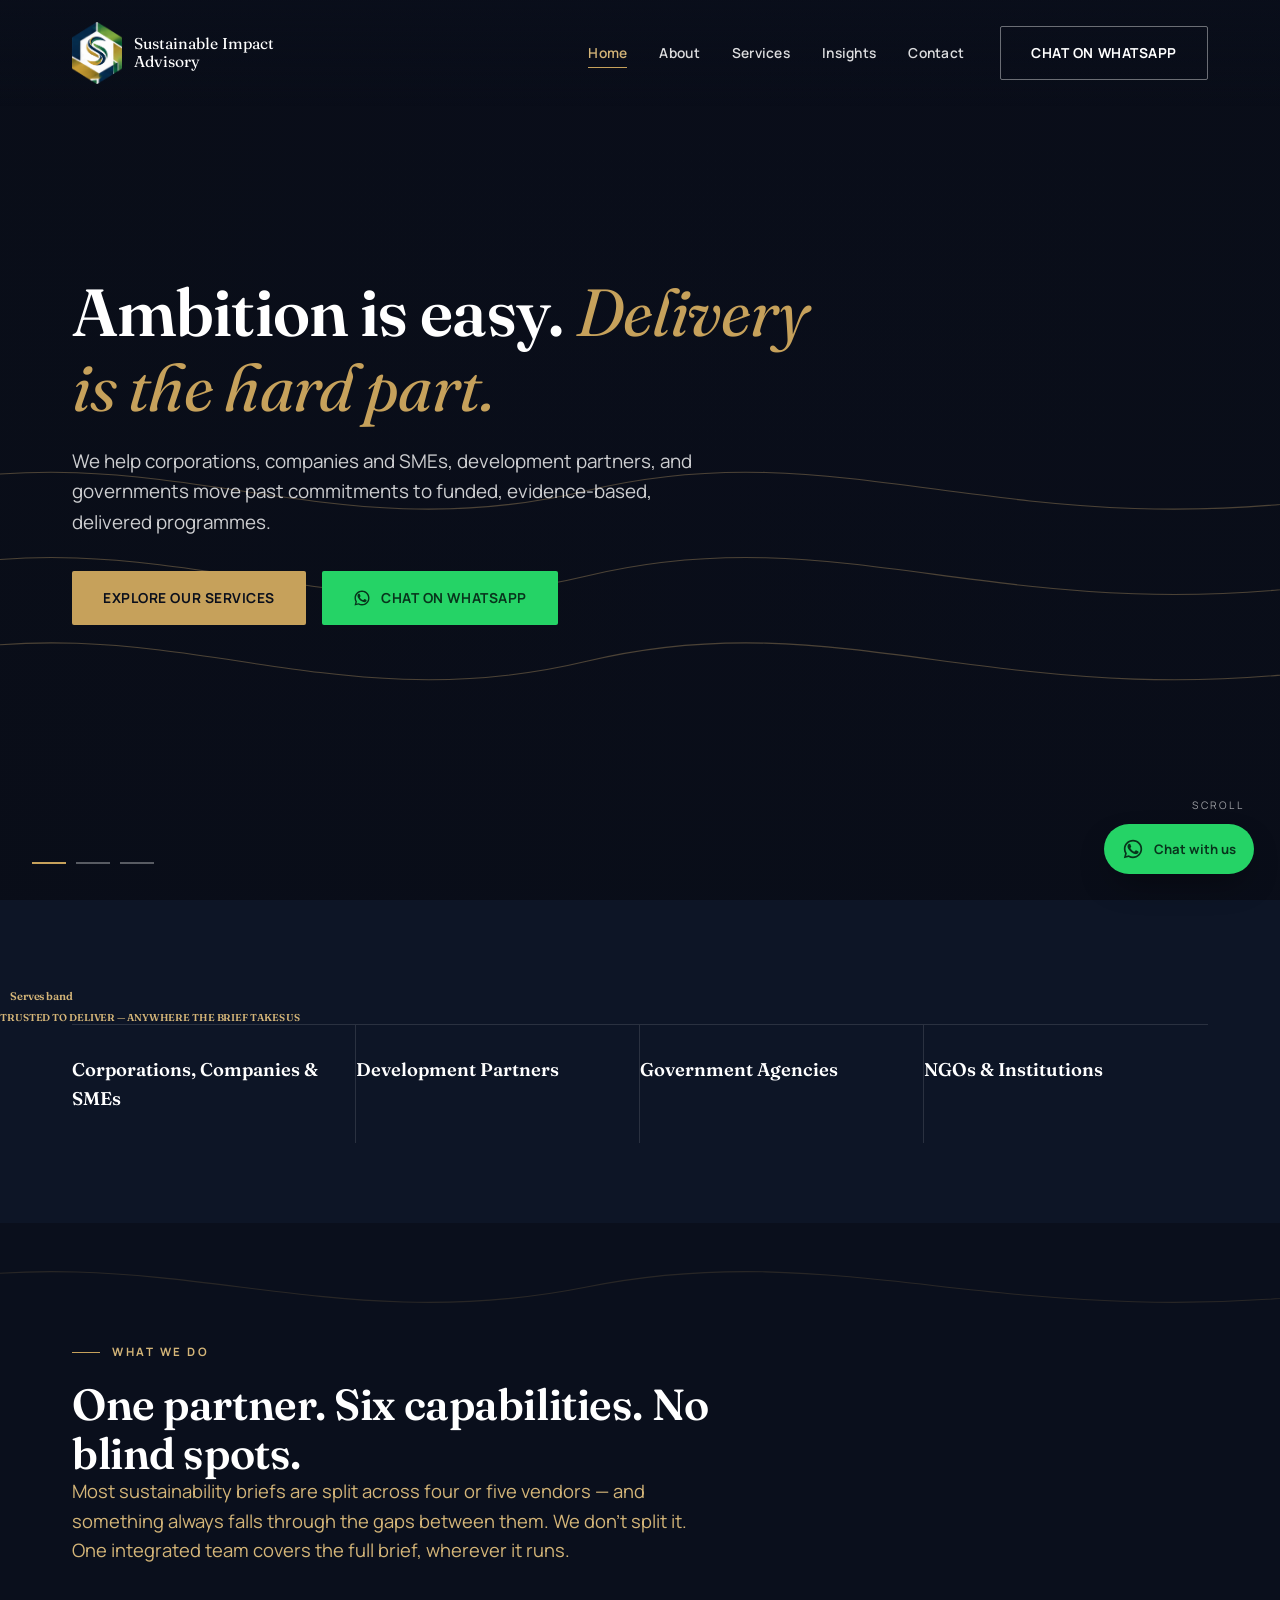
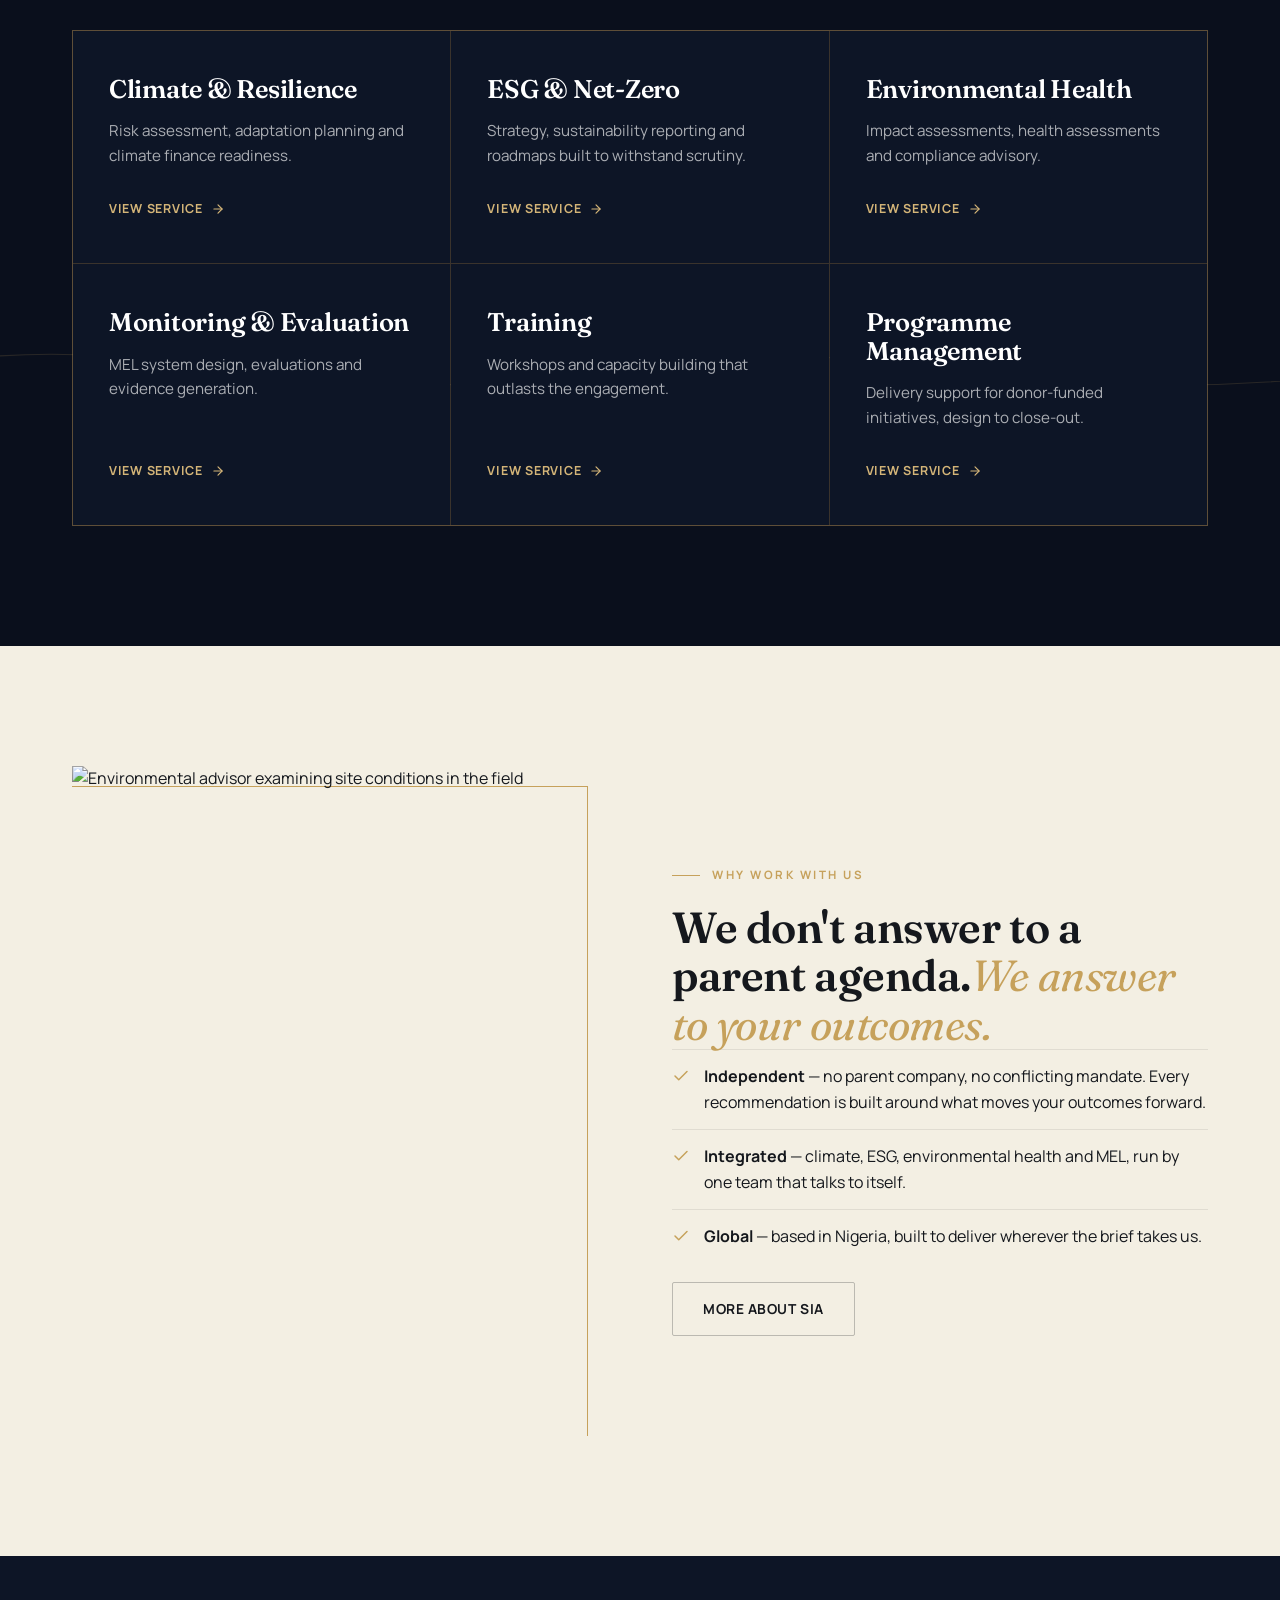
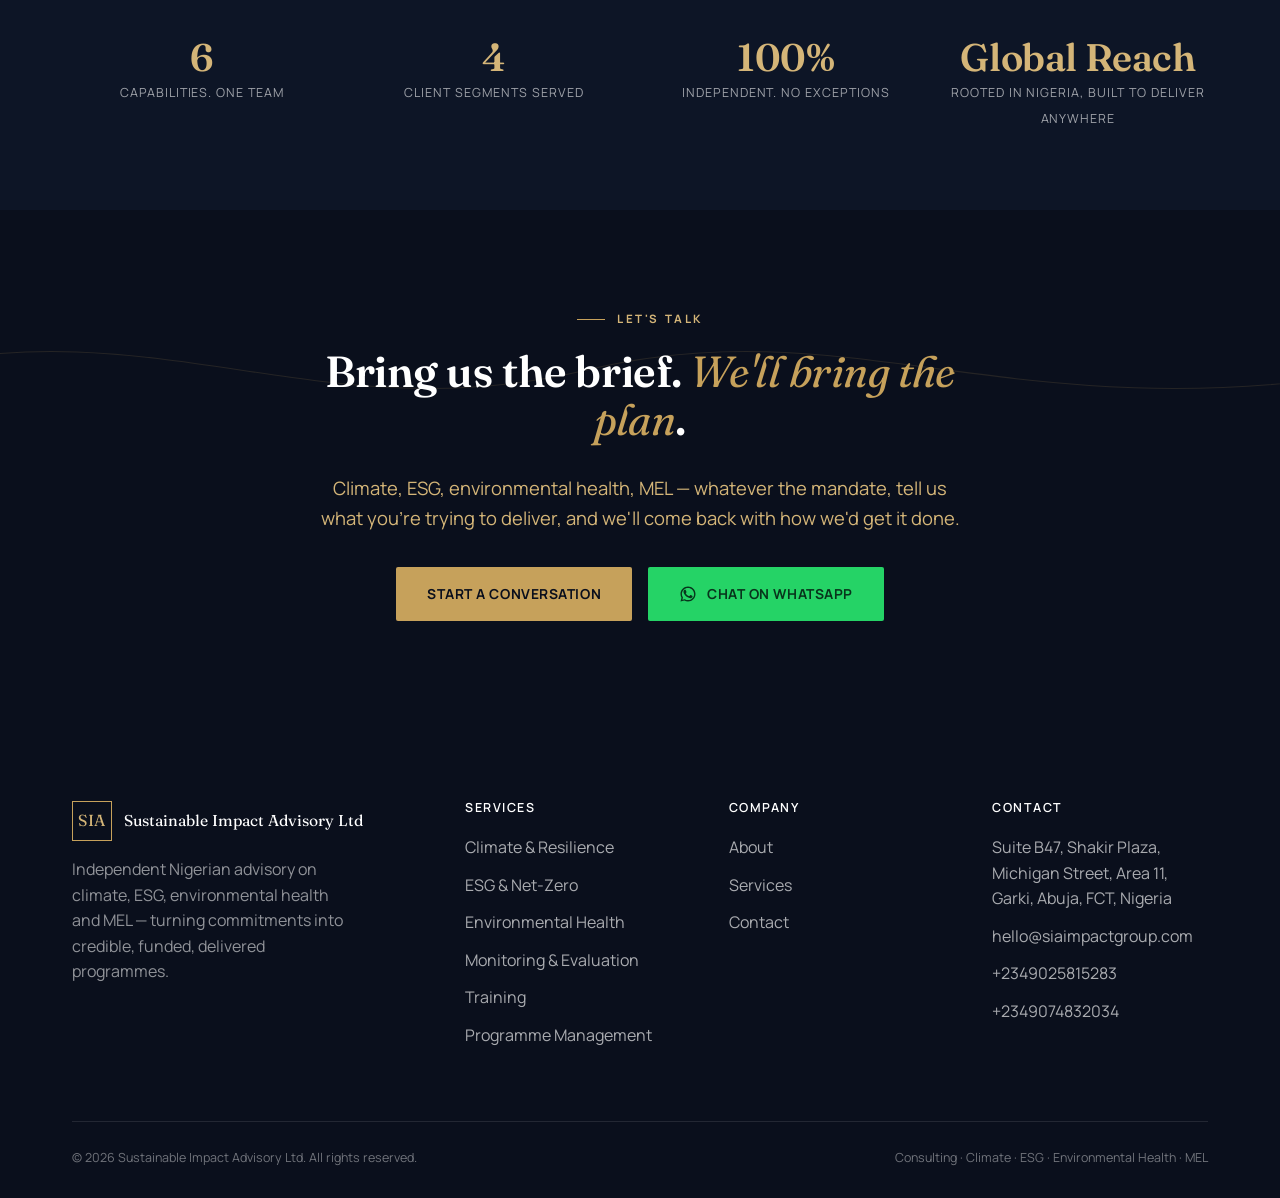
==== commit a9d33162: "all changes made" ====
--- a/index.html
+++ b/index.html
@@ -341,9 +341,10 @@
         <div class="footer-col">
           <h4>Contact</h4>
           <ul>
-            <li>Garki, Abuja, FCT, Nigeria</li>
-            <li><a href="mailto:aspatozii06@yahoo.co.uk">aspatozii06@yahoo.co.uk</a></li>
-            <li><a href="https://wa.me/2349074832034" target="_blank" rel="noopener">WhatsApp Us</a></li>
+            <li>Suite B47, Shakir Plaza, Michigan Street, Area 11, Garki, Abuja, FCT, Nigeria</li>
+            <li><a href="hello@siaimpactgroup.com">hello@siaimpactgroup.com</a></li>
+            <li><a href="tel:+2349074832034">+2349025815283</a></li>
+            <li><a href="tel:+2349074832034">+2349074832034</a></li>
           </ul>
         </div>
       </div>
--- a/css/style.css
+++ b/css/style.css
@@ -1253,11 +1253,6 @@
   }
 }
 
-.serves-band h2 {
-  padding: 10px;
-  font-family: 11px;
-}
-
 @media (max-width: 768px) {
   .serve-title {
     font-size: 13px;
@@ -1276,7 +1271,7 @@
 
 .cta11 {
   color: white;
-  font-family: 16px;
+  font-size: 16px;
   padding: 5px;
   margin: 5px;
 }
@@ -1666,424 +1661,431 @@
     padding: 22px;
   }
 
-  /* ============================================================
-INSIGHTS PAGE
-============================================================ */
-
-  /* ---------- Insights Hero ---------- */
+}
+
+/* <-- THIS IS IMPORTANT */
+
+
+/* ============================================================
+   INSIGHTS PAGE
+   ============================================================ */
+/* ---------- Insights Hero ---------- */
+
+.insights-hero {
+  min-height: 68vh;
+}
+
+.insights-hero .hero-media {
+  position: absolute;
+  inset: 0;
+}
+
+.insights-hero .hero-media img {
+  width: 100%;
+  height: 100%;
+  object-fit: cover;
+  object-position: center;
+}
+
+.insights-hero .page-hero-content {
+  max-width: 850px;
+  padding-bottom: 80px;
+}
+
+.insights-hero .page-hero-content h1 {
+  max-width: 820px;
+  margin-bottom: 22px;
+}
+
+.insights-hero .page-hero-content .lede {
+  max-width: 680px;
+  color: rgba(255, 255, 255, .76);
+}
+
+.insights-hero .breadcrumb {
+  margin-bottom: 28px;
+}
+
+/* ---------- Insights Introduction ---------- */
+
+.insights-intro {
+  display: grid;
+  grid-template-columns: .9fr 1.1fr;
+  gap: 80px;
+  align-items: start;
+}
+
+.insights-intro h2 {
+  max-width: 450px;
+}
+
+.insights-intro .lede {
+  font-size: 1.15rem;
+  margin-bottom: 22px;
+}
+
+.insights-intro p:not(.lede) {
+  max-width: 620px;
+  color: var(--ink-500);
+}
+
+/* ---------- Featured Insight ---------- */
+
+.featured-insight {
+  display: grid;
+  grid-template-columns: 1.15fr .85fr;
+  background: var(--navy-950);
+  color: var(--white);
+  overflow: hidden;
+}
+
+.featured-insight-image {
+  display: block;
+  min-height: 520px;
+  overflow: hidden;
+}
+
+.featured-insight-image img {
+  width: 100%;
+  height: 100%;
+  object-fit: cover;
+  transition: transform .8s var(--ease);
+}
+
+.featured-insight:hover .featured-insight-image img {
+  transform: scale(1.045);
+}
+
+.featured-insight-content {
+  display: flex;
+  flex-direction: column;
+  justify-content: center;
+  padding: 64px 54px;
+}
+
+.insight-category {
+  display: inline-block;
+  width: fit-content;
+  margin-bottom: 18px;
+  color: var(--gold-400);
+  font-size: .7rem;
+  font-weight: 800;
+  letter-spacing: .15em;
+  text-transform: uppercase;
+}
+
+.featured-insight-content h3 {
+  color: var(--white);
+  font-size: clamp(1.65rem, 3vw, 2.45rem);
+  margin-bottom: 22px;
+}
+
+.featured-insight-content p {
+  color: rgba(255, 255, 255, .68);
+  font-size: .94rem;
+  line-height: 1.8;
+  margin-bottom: 26px;
+}
+
+.insight-meta {
+  display: flex;
+  align-items: center;
+  gap: 9px;
+  color: rgba(255, 255, 255, .45);
+  font-size: .7rem;
+  letter-spacing: .08em;
+  text-transform: uppercase;
+  margin-bottom: 30px;
+}
+
+.insight-read {
+  display: inline-flex;
+  align-items: center;
+  gap: 10px;
+  color: var(--gold-400);
+  font-size: .76rem;
+  font-weight: 800;
+  letter-spacing: .08em;
+  text-transform: uppercase;
+}
+
+.insight-read svg {
+  width: 17px;
+  height: 17px;
+  transition: transform .3s var(--ease);
+}
+
+.featured-insight:hover .insight-read svg {
+  transform: translateX(5px);
+}
+
+/* ---------- Insight Filters ---------- */
+
+.insight-filters {
+  display: flex;
+  align-items: center;
+  flex-wrap: wrap;
+  gap: 10px;
+  margin-bottom: 48px;
+  padding-bottom: 24px;
+  border-bottom: 1px solid var(--cream-200);
+}
+
+.insight-filter {
+  appearance: none;
+  border: 1px solid #d8d1c2;
+  background: transparent;
+  color: var(--ink-700);
+  padding: 10px 16px;
+  font-family: var(--font-body);
+  font-size: .72rem;
+  font-weight: 700;
+  letter-spacing: .04em;
+  cursor: pointer;
+  transition: all .3s var(--ease);
+}
+
+.insight-filter:hover {
+  border-color: var(--gold-500);
+  color: var(--gold-500);
+}
+
+.insight-filter.active {
+  background: var(--navy-950);
+  border-color: var(--navy-950);
+  color: var(--white);
+}
+
+/* ---------- Insight Grid ---------- */
+
+.insights-grid {
+  display: grid;
+  grid-template-columns: repeat(3, 1fr);
+  gap: 30px;
+}
+
+.insight-card {
+  background: var(--white);
+  border: 1px solid var(--cream-200);
+  display: flex;
+  flex-direction: column;
+  overflow: hidden;
+  transition:
+    transform .4s var(--ease),
+    box-shadow .4s var(--ease),
+    border-color .4s var(--ease);
+}
+
+.insight-card:hover {
+  transform: translateY(-5px);
+  border-color: rgba(198, 161, 91, .45);
+  box-shadow: 0 22px 45px rgba(13, 21, 38, .09);
+}
+
+.insight-card-image {
+  display: block;
+  height: 245px;
+  overflow: hidden;
+}
+
+.insight-card-image img {
+  width: 100%;
+  height: 100%;
+  object-fit: cover;
+  transition: transform .7s var(--ease);
+}
+
+.insight-card:hover .insight-card-image img {
+  transform: scale(1.06);
+}
+
+.insight-card-content {
+  display: flex;
+  flex-direction: column;
+  flex: 1;
+  padding: 30px;
+}
+
+.insight-card-content .insight-category {
+  margin-bottom: 13px;
+  font-size: .64rem;
+}
+
+.insight-card-content h3 {
+  color: var(--navy-950);
+  font-size: 1.38rem;
+  line-height: 1.2;
+  margin-bottom: 15px;
+}
+
+.insight-card-content p {
+  color: var(--ink-500);
+  font-size: .86rem;
+  line-height: 1.7;
+}
+
+.insight-card-footer {
+  display: flex;
+  justify-content: space-between;
+  align-items: center;
+  gap: 15px;
+  margin-top: auto;
+  padding-top: 24px;
+  border-top: 1px solid var(--cream-200);
+}
+
+.insight-card-footer>span {
+  color: var(--ink-500);
+  font-size: .66rem;
+  font-weight: 700;
+  letter-spacing: .1em;
+  text-transform: uppercase;
+}
+
+.insight-card-footer a {
+  display: inline-flex;
+  align-items: center;
+  gap: 7px;
+  color: var(--navy-900);
+  font-size: .7rem;
+  font-weight: 800;
+  letter-spacing: .06em;
+  text-transform: uppercase;
+}
+
+.insight-card-footer a span {
+  color: var(--gold-500);
+  font-size: 1rem;
+  transition: transform .3s var(--ease);
+}
+
+.insight-card:hover .insight-card-footer a span {
+  transform: translateX(4px);
+}
+
+/* ---------- Filter Animation ---------- */
+
+.insight-card.is-hidden {
+  display: none;
+}
+
+.insight-card.filter-in {
+  animation: insightCardIn .45s var(--ease) both;
+}
+
+@keyframes insightCardIn {
+  from {
+    opacity: 0;
+    transform: translateY(15px);
+  }
+
+  to {
+    opacity: 1;
+    transform: translateY(0);
+  }
+}
+
+/* ---------- Responsive ---------- */
+
+@media (max-width: 950px) {
+
+  .featured-insight {
+    grid-template-columns: 1fr;
+  }
+
+  .featured-insight-image {
+    min-height: 420px;
+  }
+
+  .featured-insight-content {
+    padding: 50px 42px;
+  }
+
+  .insights-intro {
+    gap: 50px;
+  }
+
+  .insights-grid {
+    grid-template-columns: repeat(2, 1fr);
+  }
+
+}
+
+@media (max-width: 800px) {
+
+  .insights-intro {
+    grid-template-columns: 1fr;
+    gap: 30px;
+  }
+
+  .insights-hero .page-hero-content {
+    padding-bottom: 60px;
+  }
+
+}
+
+@media (max-width: 640px) {
 
   .insights-hero {
-    min-height: 68vh;
-  }
-
-  .insights-hero .hero-media {
-    position: absolute;
-    inset: 0;
-  }
-
-  .insights-hero .hero-media img {
+    min-height: 620px;
+  }
+
+  .insights-hero .page-hero-content {
+    padding-bottom: 48px;
+  }
+
+  .insights-hero .page-hero-content h1 {
+    font-size: clamp(2.25rem, 11vw, 3.2rem);
+  }
+
+  .featured-insight-image {
+    min-height: 300px;
+  }
+
+  .featured-insight-content {
+    padding: 38px 25px;
+  }
+
+  .featured-insight-content h3 {
+    font-size: 1.65rem;
+  }
+
+  .insight-filters {
+    gap: 7px;
+    margin-bottom: 35px;
+  }
+
+  .insight-filter {
+    padding: 9px 12px;
+    font-size: .65rem;
+  }
+
+  .insights-grid {
+    grid-template-columns: 1fr;
+    gap: 22px;
+  }
+
+  .insight-card-image {
+    height: 230px;
+  }
+
+  .insight-card-content {
+    padding: 25px;
+  }
+
+  .insight-image {
+    width: 100%;
+    height: 190px;
+    overflow: hidden;
+  }
+
+  .insight-image img {
     width: 100%;
     height: 100%;
     object-fit: cover;
-    object-position: center;
-  }
-
-  .insights-hero .page-hero-content {
-    max-width: 850px;
-    padding-bottom: 80px;
-  }
-
-  .insights-hero .page-hero-content h1 {
-    max-width: 820px;
-    margin-bottom: 22px;
-  }
-
-  .insights-hero .page-hero-content .lede {
-    max-width: 680px;
-    color: rgba(255, 255, 255, .76);
-  }
-
-  .insights-hero .breadcrumb {
-    margin-bottom: 28px;
-  }
-
-  /* ---------- Insights Introduction ---------- */
-
-  .insights-intro {
-    display: grid;
-    grid-template-columns: .9fr 1.1fr;
-    gap: 80px;
-    align-items: start;
-  }
-
-  .insights-intro h2 {
-    max-width: 450px;
-  }
-
-  .insights-intro .lede {
-    font-size: 1.15rem;
-    margin-bottom: 22px;
-  }
-
-  .insights-intro p:not(.lede) {
-    max-width: 620px;
-    color: var(--ink-500);
-  }
-
-  /* ---------- Featured Insight ---------- */
-
-  .featured-insight {
-    display: grid;
-    grid-template-columns: 1.15fr .85fr;
-    background: var(--navy-950);
-    color: var(--white);
-    overflow: hidden;
-  }
-
-  .featured-insight-image {
-    display: block;
-    min-height: 520px;
-    overflow: hidden;
-  }
-
-  .featured-insight-image img {
-    width: 100%;
-    height: 100%;
-    object-fit: cover;
-    transition: transform .8s var(--ease);
-  }
-
-  .featured-insight:hover .featured-insight-image img {
-    transform: scale(1.045);
-  }
-
-  .featured-insight-content {
-    display: flex;
-    flex-direction: column;
-    justify-content: center;
-    padding: 64px 54px;
-  }
-
-  .insight-category {
-    display: inline-block;
-    width: fit-content;
-    margin-bottom: 18px;
-    color: var(--gold-400);
-    font-size: .7rem;
-    font-weight: 800;
-    letter-spacing: .15em;
-    text-transform: uppercase;
-  }
-
-  .featured-insight-content h3 {
-    color: var(--white);
-    font-size: clamp(1.65rem, 3vw, 2.45rem);
-    margin-bottom: 22px;
-  }
-
-  .featured-insight-content p {
-    color: rgba(255, 255, 255, .68);
-    font-size: .94rem;
-    line-height: 1.8;
-    margin-bottom: 26px;
-  }
-
-  .insight-meta {
-    display: flex;
-    align-items: center;
-    gap: 9px;
-    color: rgba(255, 255, 255, .45);
-    font-size: .7rem;
-    letter-spacing: .08em;
-    text-transform: uppercase;
-    margin-bottom: 30px;
-  }
-
-  .insight-read {
-    display: inline-flex;
-    align-items: center;
-    gap: 10px;
-    color: var(--gold-400);
-    font-size: .76rem;
-    font-weight: 800;
-    letter-spacing: .08em;
-    text-transform: uppercase;
-  }
-
-  .insight-read svg {
-    width: 17px;
-    height: 17px;
-    transition: transform .3s var(--ease);
-  }
-
-  .featured-insight:hover .insight-read svg {
-    transform: translateX(5px);
-  }
-
-  /* ---------- Insight Filters ---------- */
-
-  .insight-filters {
-    display: flex;
-    align-items: center;
-    flex-wrap: wrap;
-    gap: 10px;
-    margin-bottom: 48px;
-    padding-bottom: 24px;
-    border-bottom: 1px solid var(--cream-200);
-  }
-
-  .insight-filter {
-    appearance: none;
-    border: 1px solid #d8d1c2;
-    background: transparent;
-    color: var(--ink-700);
-    padding: 10px 16px;
-    font-family: var(--font-body);
-    font-size: .72rem;
-    font-weight: 700;
-    letter-spacing: .04em;
-    cursor: pointer;
-    transition: all .3s var(--ease);
-  }
-
-  .insight-filter:hover {
-    border-color: var(--gold-500);
-    color: var(--gold-500);
-  }
-
-  .insight-filter.active {
-    background: var(--navy-950);
-    border-color: var(--navy-950);
-    color: var(--white);
-  }
-
-  /* ---------- Insight Grid ---------- */
-
-  .insights-grid {
-    display: grid;
-    grid-template-columns: repeat(3, 1fr);
-    gap: 30px;
-  }
-
-  .insight-card {
-    background: var(--white);
-    border: 1px solid var(--cream-200);
-    display: flex;
-    flex-direction: column;
-    overflow: hidden;
-    transition:
-      transform .4s var(--ease),
-      box-shadow .4s var(--ease),
-      border-color .4s var(--ease);
-  }
-
-  .insight-card:hover {
-    transform: translateY(-5px);
-    border-color: rgba(198, 161, 91, .45);
-    box-shadow: 0 22px 45px rgba(13, 21, 38, .09);
-  }
-
-  .insight-card-image {
-    display: block;
-    height: 245px;
-    overflow: hidden;
-  }
-
-  .insight-card-image img {
-    width: 100%;
-    height: 100%;
-    object-fit: cover;
-    transition: transform .7s var(--ease);
-  }
-
-  .insight-card:hover .insight-card-image img {
-    transform: scale(1.06);
-  }
-
-  .insight-card-content {
-    display: flex;
-    flex-direction: column;
-    flex: 1;
-    padding: 30px;
-  }
-
-  .insight-card-content .insight-category {
-    margin-bottom: 13px;
-    font-size: .64rem;
-  }
-
-  .insight-card-content h3 {
-    color: var(--navy-950);
-    font-size: 1.38rem;
-    line-height: 1.2;
-    margin-bottom: 15px;
-  }
-
-  .insight-card-content p {
-    color: var(--ink-500);
-    font-size: .86rem;
-    line-height: 1.7;
-  }
-
-  .insight-card-footer {
-    display: flex;
-    justify-content: space-between;
-    align-items: center;
-    gap: 15px;
-    margin-top: auto;
-    padding-top: 24px;
-    border-top: 1px solid var(--cream-200);
-  }
-
-  .insight-card-footer>span {
-    color: var(--ink-500);
-    font-size: .66rem;
-    font-weight: 700;
-    letter-spacing: .1em;
-    text-transform: uppercase;
-  }
-
-  .insight-card-footer a {
-    display: inline-flex;
-    align-items: center;
-    gap: 7px;
-    color: var(--navy-900);
-    font-size: .7rem;
-    font-weight: 800;
-    letter-spacing: .06em;
-    text-transform: uppercase;
-  }
-
-  .insight-card-footer a span {
-    color: var(--gold-500);
-    font-size: 1rem;
-    transition: transform .3s var(--ease);
-  }
-
-  .insight-card:hover .insight-card-footer a span {
-    transform: translateX(4px);
-  }
-
-  /* ---------- Filter Animation ---------- */
-
-  .insight-card.is-hidden {
-    display: none;
-  }
-
-  .insight-card.filter-in {
-    animation: insightCardIn .45s var(--ease) both;
-  }
-
-  @keyframes insightCardIn {
-    from {
-      opacity: 0;
-      transform: translateY(15px);
-    }
-
-    to {
-      opacity: 1;
-      transform: translateY(0);
-    }
-  }
-
-  /* ---------- Responsive ---------- */
-
-  @media (max-width: 950px) {
-
-    .featured-insight {
-      grid-template-columns: 1fr;
-    }
-
-    .featured-insight-image {
-      min-height: 420px;
-    }
-
-    .featured-insight-content {
-      padding: 50px 42px;
-    }
-
-    .insights-intro {
-      gap: 50px;
-    }
-
-    .insights-grid {
-      grid-template-columns: repeat(2, 1fr);
-    }
-
-  }
-
-  @media (max-width: 800px) {
-
-    .insights-intro {
-      grid-template-columns: 1fr;
-      gap: 30px;
-    }
-
-    .insights-hero .page-hero-content {
-      padding-bottom: 60px;
-    }
-
-  }
-
-  @media (max-width: 640px) {
-
-    .insights-hero {
-      min-height: 620px;
-    }
-
-    .insights-hero .page-hero-content {
-      padding-bottom: 48px;
-    }
-
-    .insights-hero .page-hero-content h1 {
-      font-size: clamp(2.25rem, 11vw, 3.2rem);
-    }
-
-    .featured-insight-image {
-      min-height: 300px;
-    }
-
-    .featured-insight-content {
-      padding: 38px 25px;
-    }
-
-    .featured-insight-content h3 {
-      font-size: 1.65rem;
-    }
-
-    .insight-filters {
-      gap: 7px;
-      margin-bottom: 35px;
-    }
-
-    .insight-filter {
-      padding: 9px 12px;
-      font-size: .65rem;
-    }
-
-    .insights-grid {
-      grid-template-columns: 1fr;
-      gap: 22px;
-    }
-
-    .insight-card-image {
-      height: 230px;
-    }
-
-    .insight-card-content {
-      padding: 25px;
-    }
-
-    .insight-image {
-      width: 100%;
-      height: 190px;
-      overflow: hidden;
-    }
-
-    .insight-image img {
-      width: 100%;
-      height: 100%;
-      object-fit: cover;
-    }
-
-  }+  }
+
+
+
+
+}
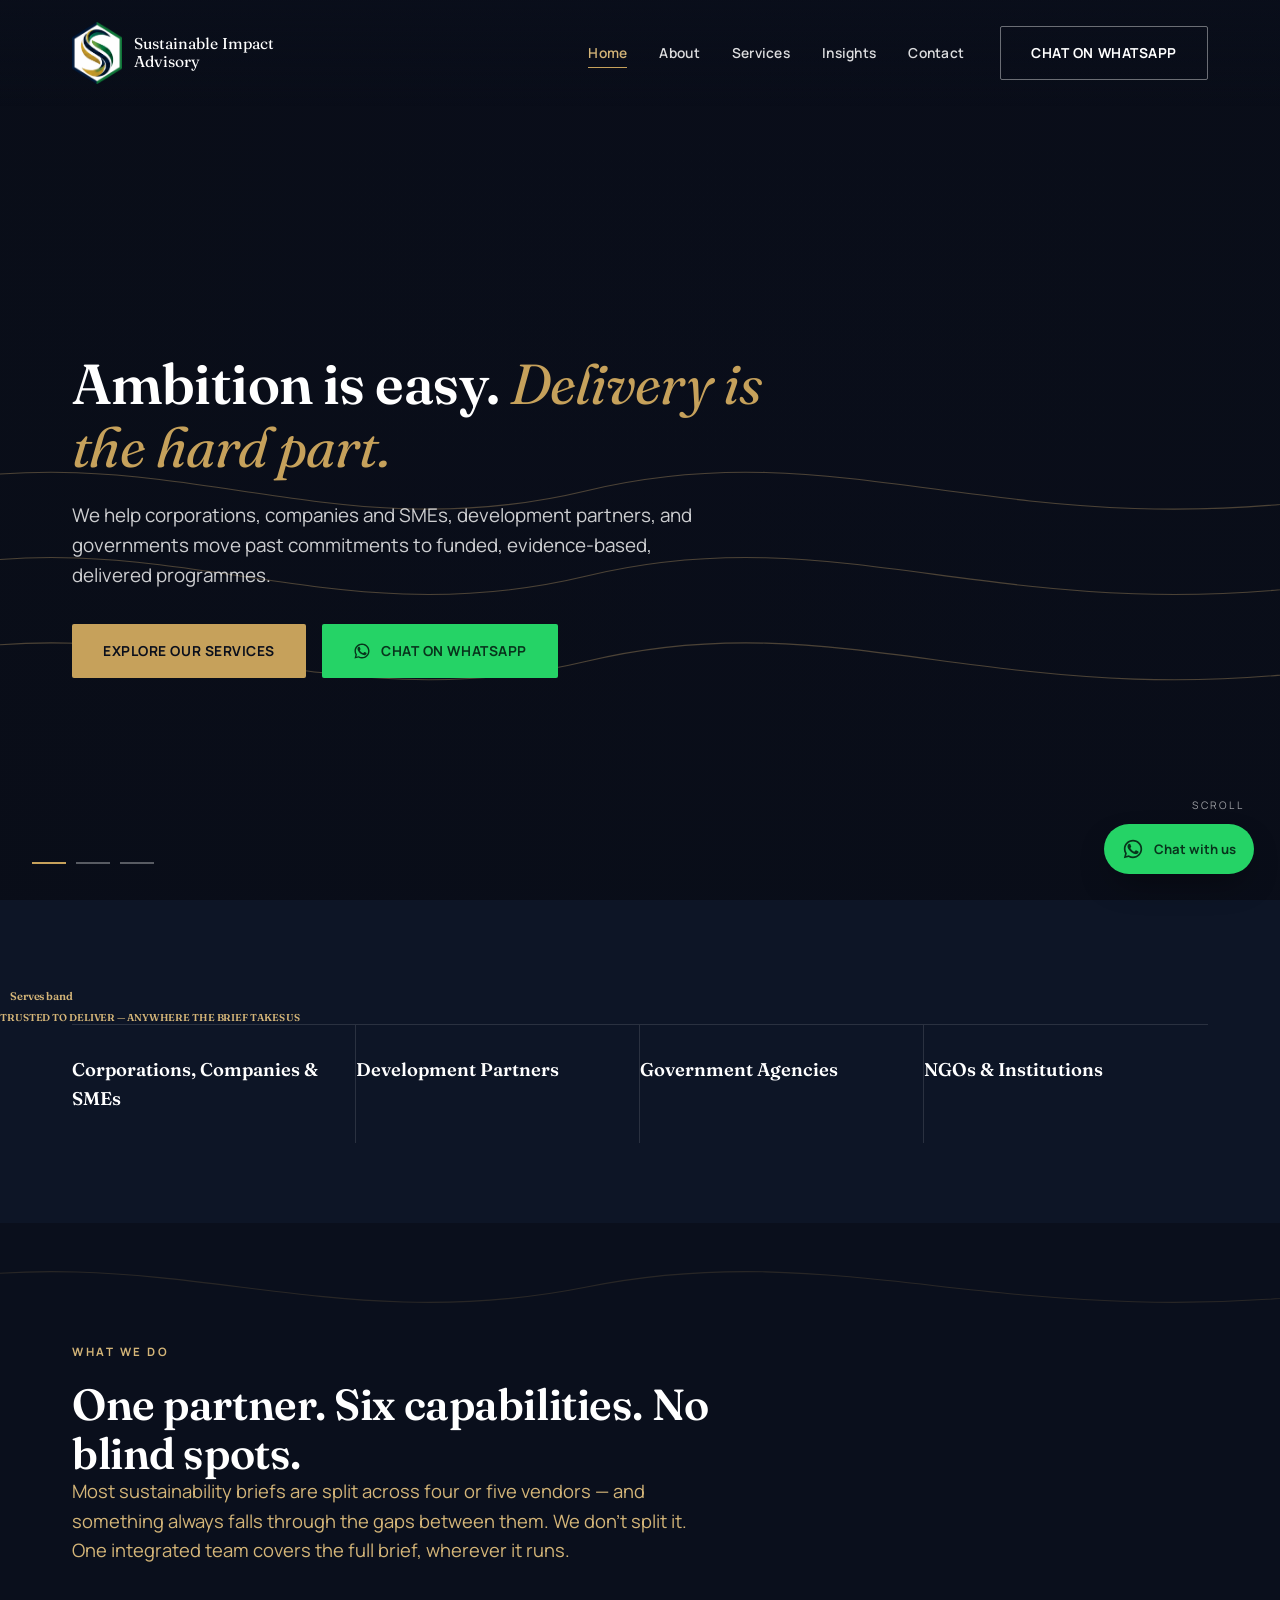
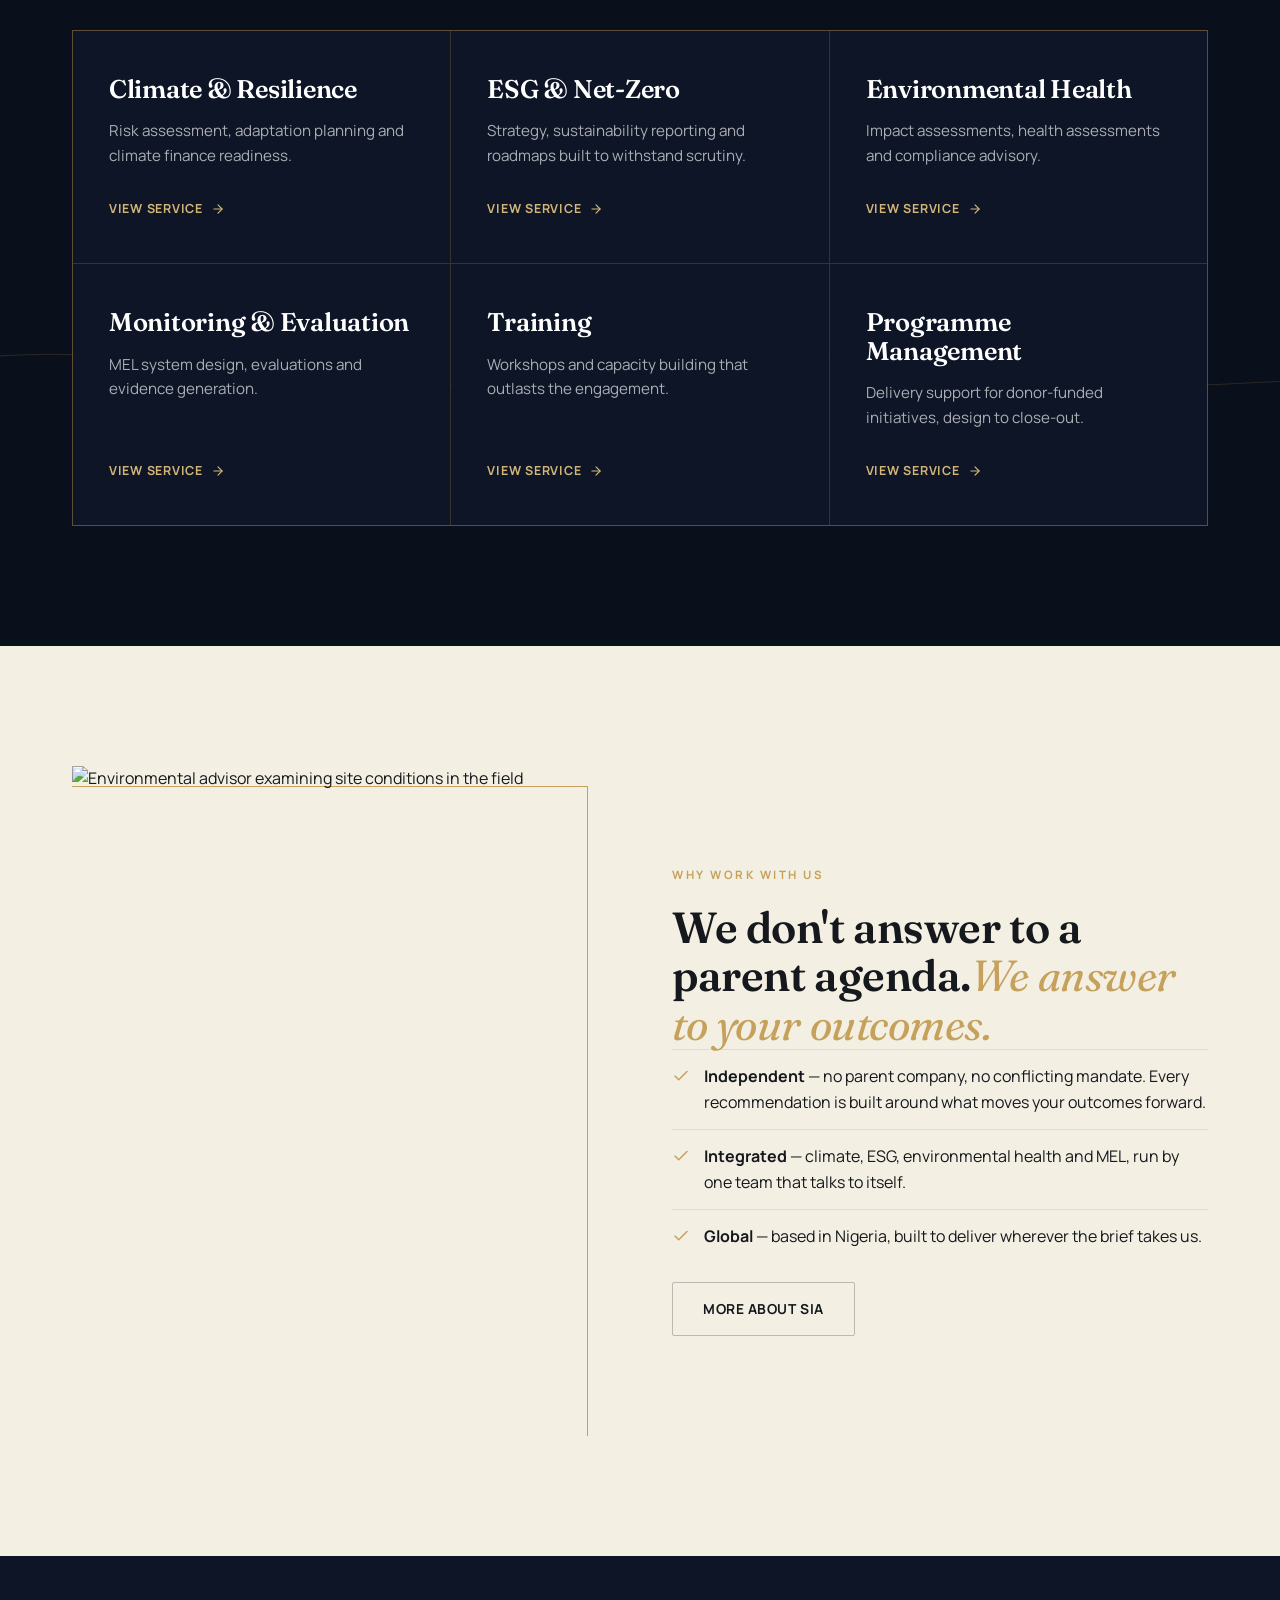
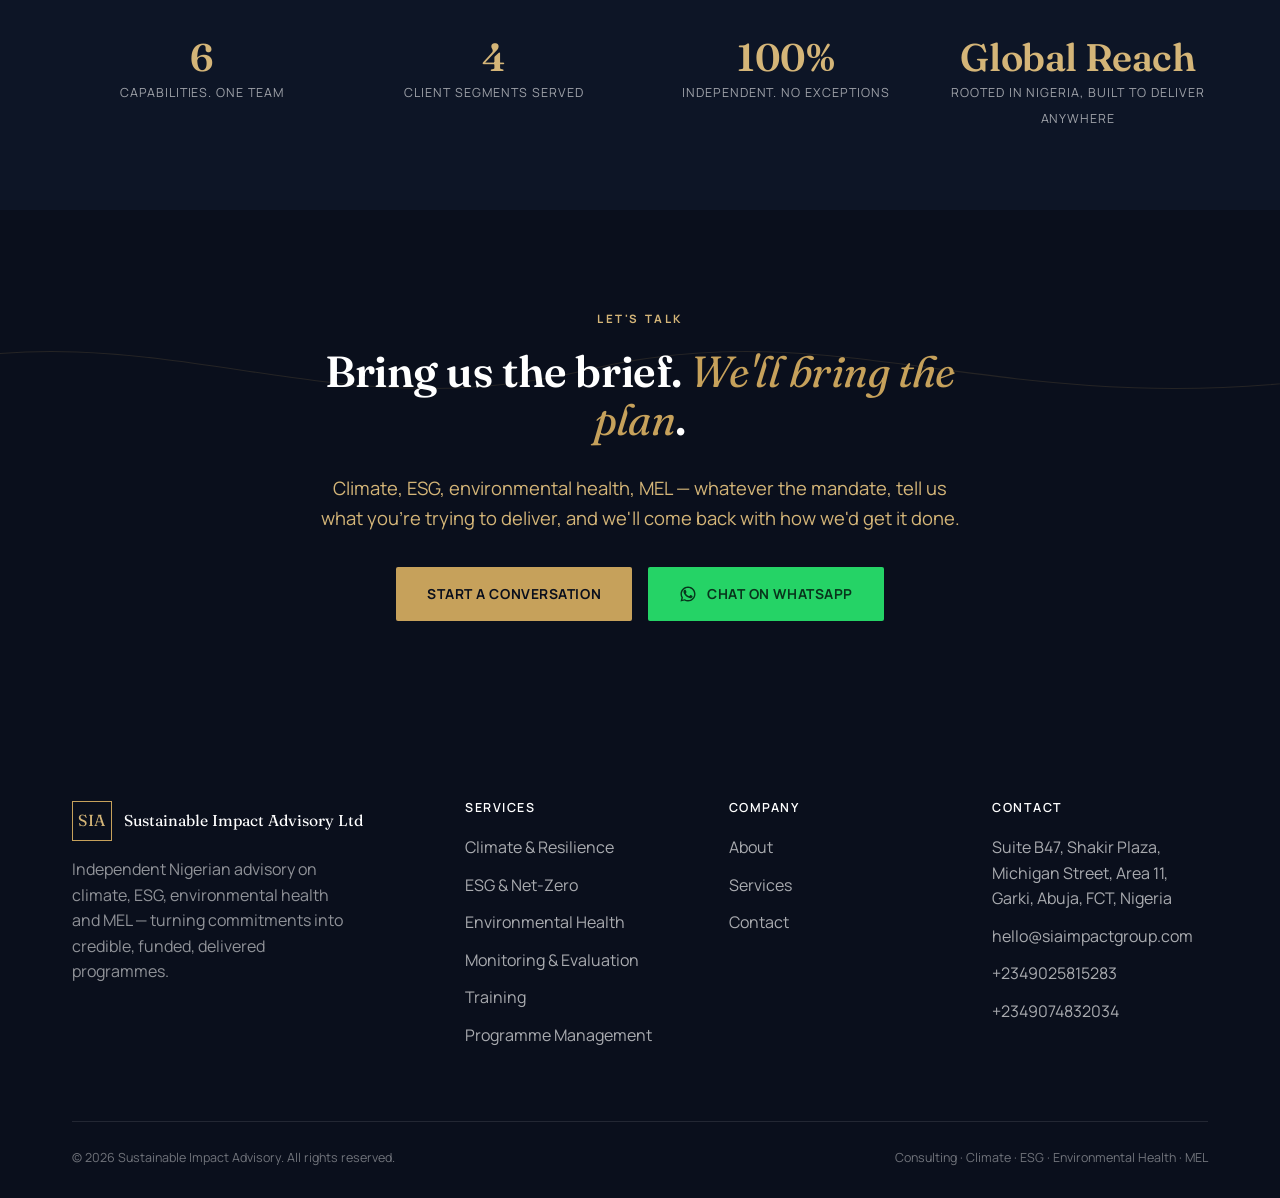
==== commit ba469392: "all changes made" ====
--- a/index.html
+++ b/index.html
@@ -349,7 +349,7 @@
         </div>
       </div>
       <div class="footer-bottom">
-        <span>&copy; <span data-year></span> Sustainable Impact Advisory Ltd. All rights reserved.</span>
+        <span>&copy; <span data-year></span> Sustainable Impact Advisory. All rights reserved.</span>
         <span>Consulting · Climate · ESG · Environmental Health · MEL</span>
       </div>
     </div>
--- a/css/style.css
+++ b/css/style.css
@@ -139,7 +139,7 @@
 }
 
 .eyebrow::before {
-  content: '';
+
   width: 28px;
   height: 1px;
   background: var(--gold-500);
@@ -514,6 +514,7 @@
   position: relative;
   z-index: 2;
   width: 100%;
+  padding-top: 130px;
 }
 
 .hero-content {
@@ -524,6 +525,7 @@
 .hero-content h1 {
   color: var(--white);
   margin-bottom: 22px;
+  font-size: clamp(2.4rem, 4.4vw, 4rem);
 }
 
 .hero-content .lede {
@@ -639,11 +641,12 @@
 /* ---------- Page hero (inner pages) ---------- */
 .page-hero {
   position: relative;
-  min-height: 64vh;
+  min-height: 68vh;
   display: flex;
   align-items: flex-end;
   background: var(--navy-950);
   overflow: hidden;
+  padding-top: 140px;
 }
 
 .page-hero .hero-media img {
@@ -662,6 +665,7 @@
 
 .page-hero-content h1 {
   color: var(--white);
+  font-size: clamp(2.4rem, 4.6vw, 4rem);
 }
 
 .breadcrumb {
@@ -2084,8 +2088,57 @@
     height: 100%;
     object-fit: cover;
   }
-
-
-
+}
+
+/* =========================================
+   PAGE HERO - MOBILE FIX
+   ========================================= */
+
+@media (max-width: 768px) {
+
+  .page-hero {
+    min-height: 650px;
+  }
+
+  .page-hero-content {
+    padding-top: 130px;
+    padding-bottom: 50px;
+  }
+
+  .page-hero-content h1 {
+    font-size: 38px !important;
+    line-height: 1.08;
+    margin: 0 0 25px;
+    padding: 0 !important;
+  }
+
+  .page-hero-content .lede {
+    font-size: 16px;
+    line-height: 1.6;
+    margin-bottom: 25px;
+  }
+
+  .page-hero-content .hero-actions {
+    display: flex;
+    flex-wrap: wrap;
+    gap: 12px;
+  }
+
+}
+
+/* =========================================
+   MAIN HERO (HOMEPAGE) - MOBILE FIX
+   ========================================= */
+
+@media (max-width: 768px) {
+
+  .hero-inner {
+    padding-top: 110px;
+  }
+
+  .hero-content h1 {
+    font-size: 34px;
+    line-height: 1.1;
+  }
 
 }
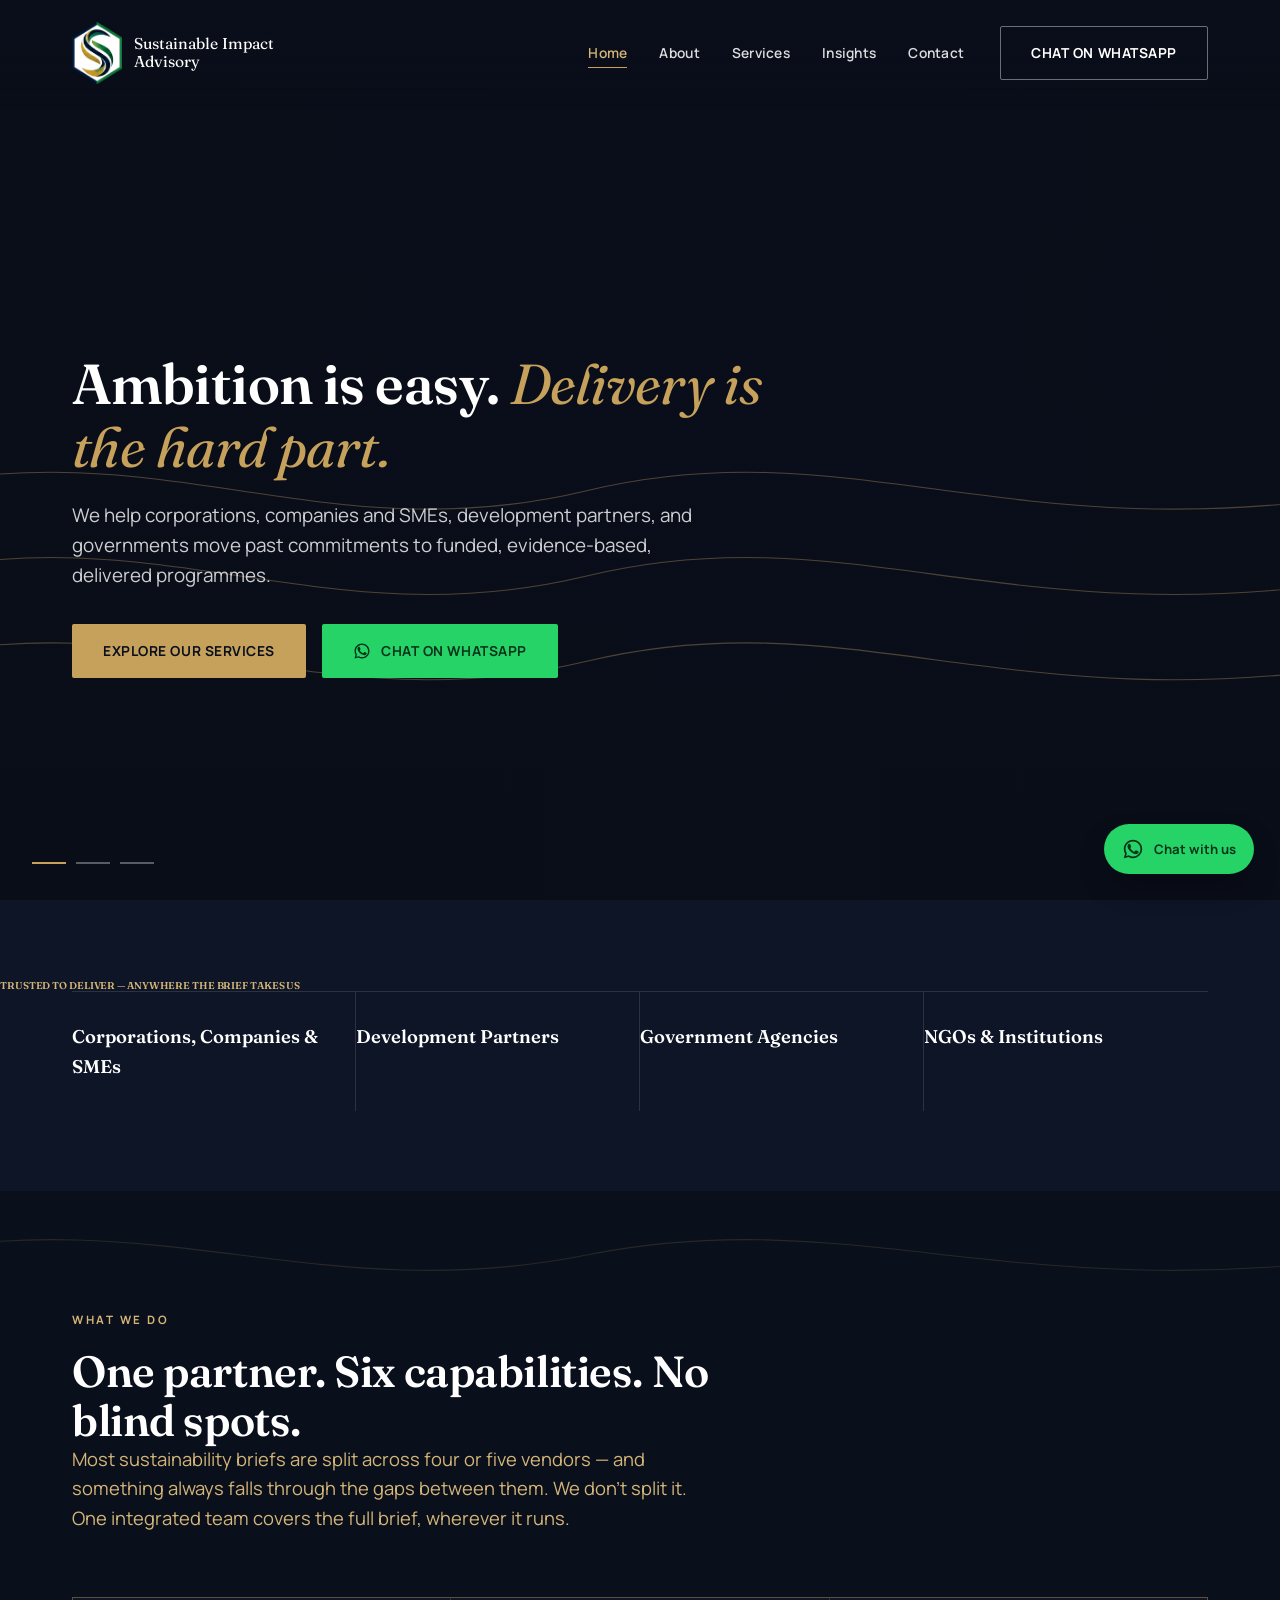
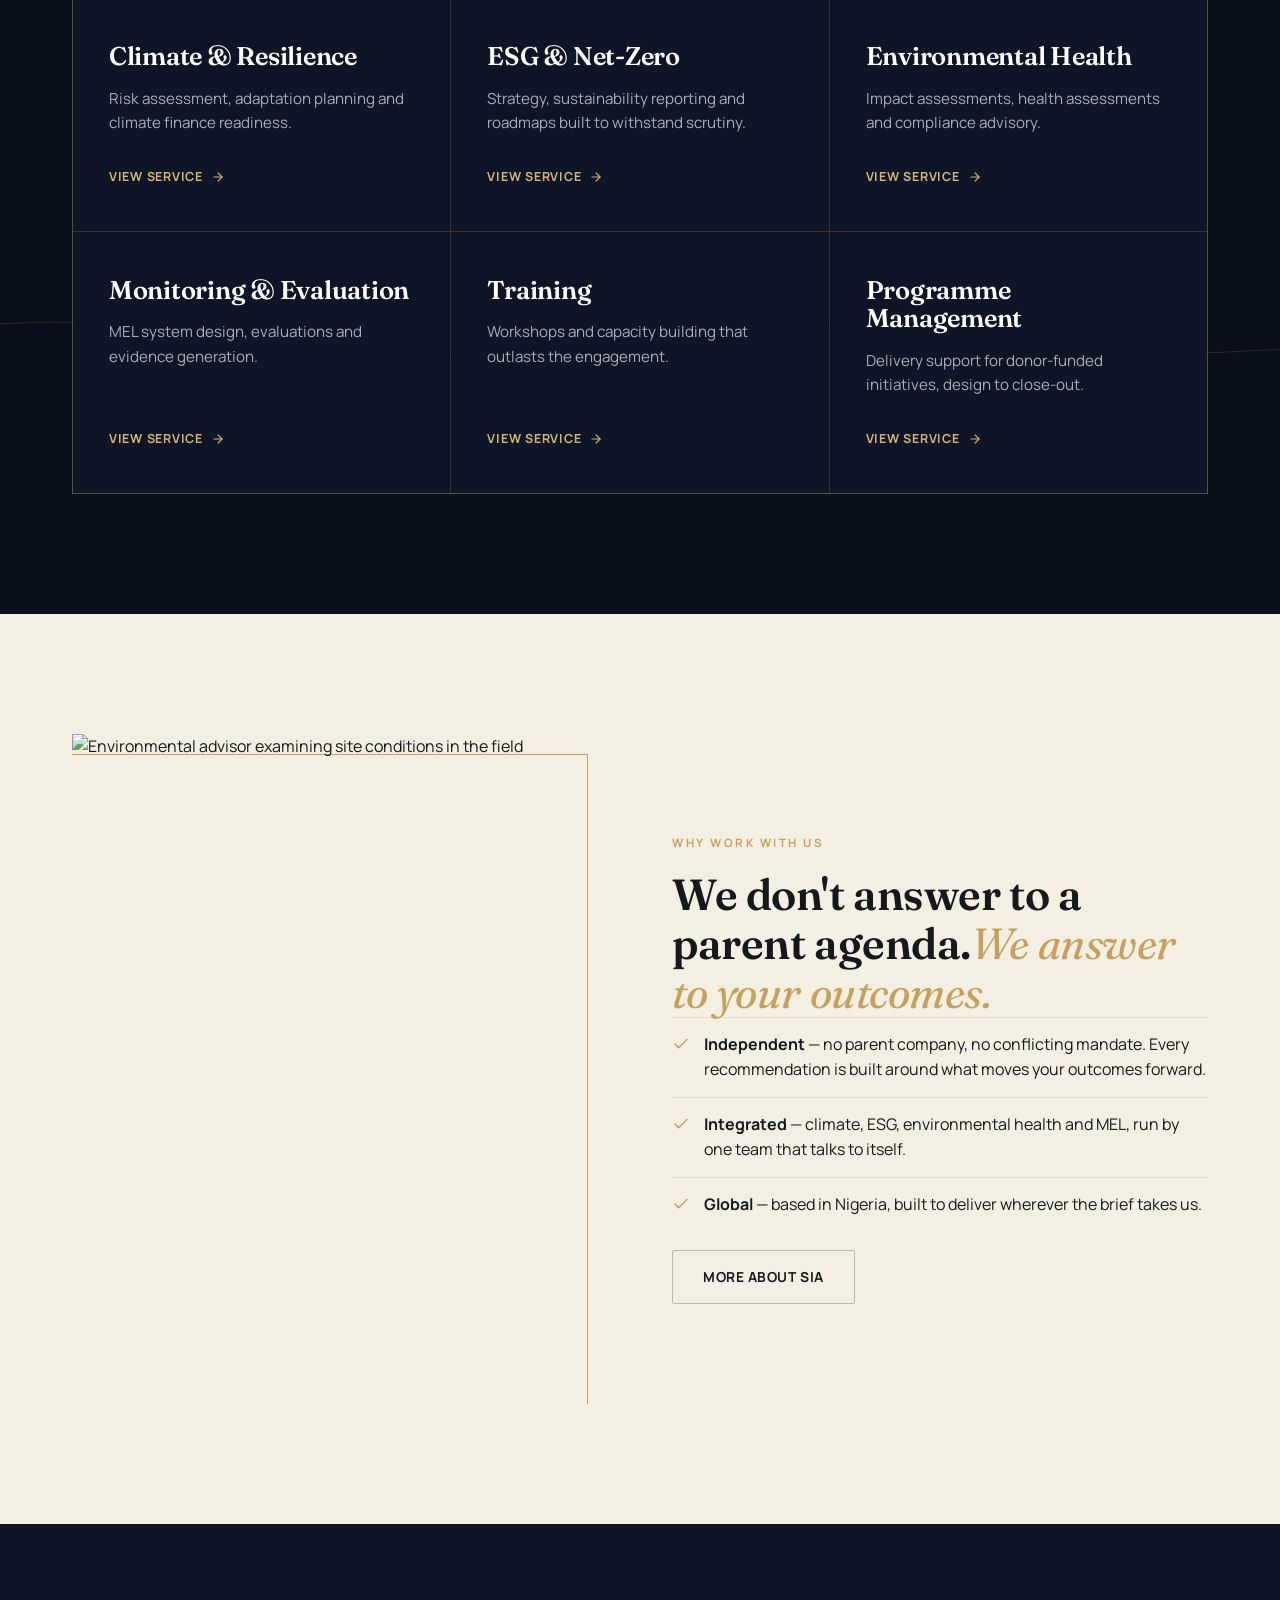
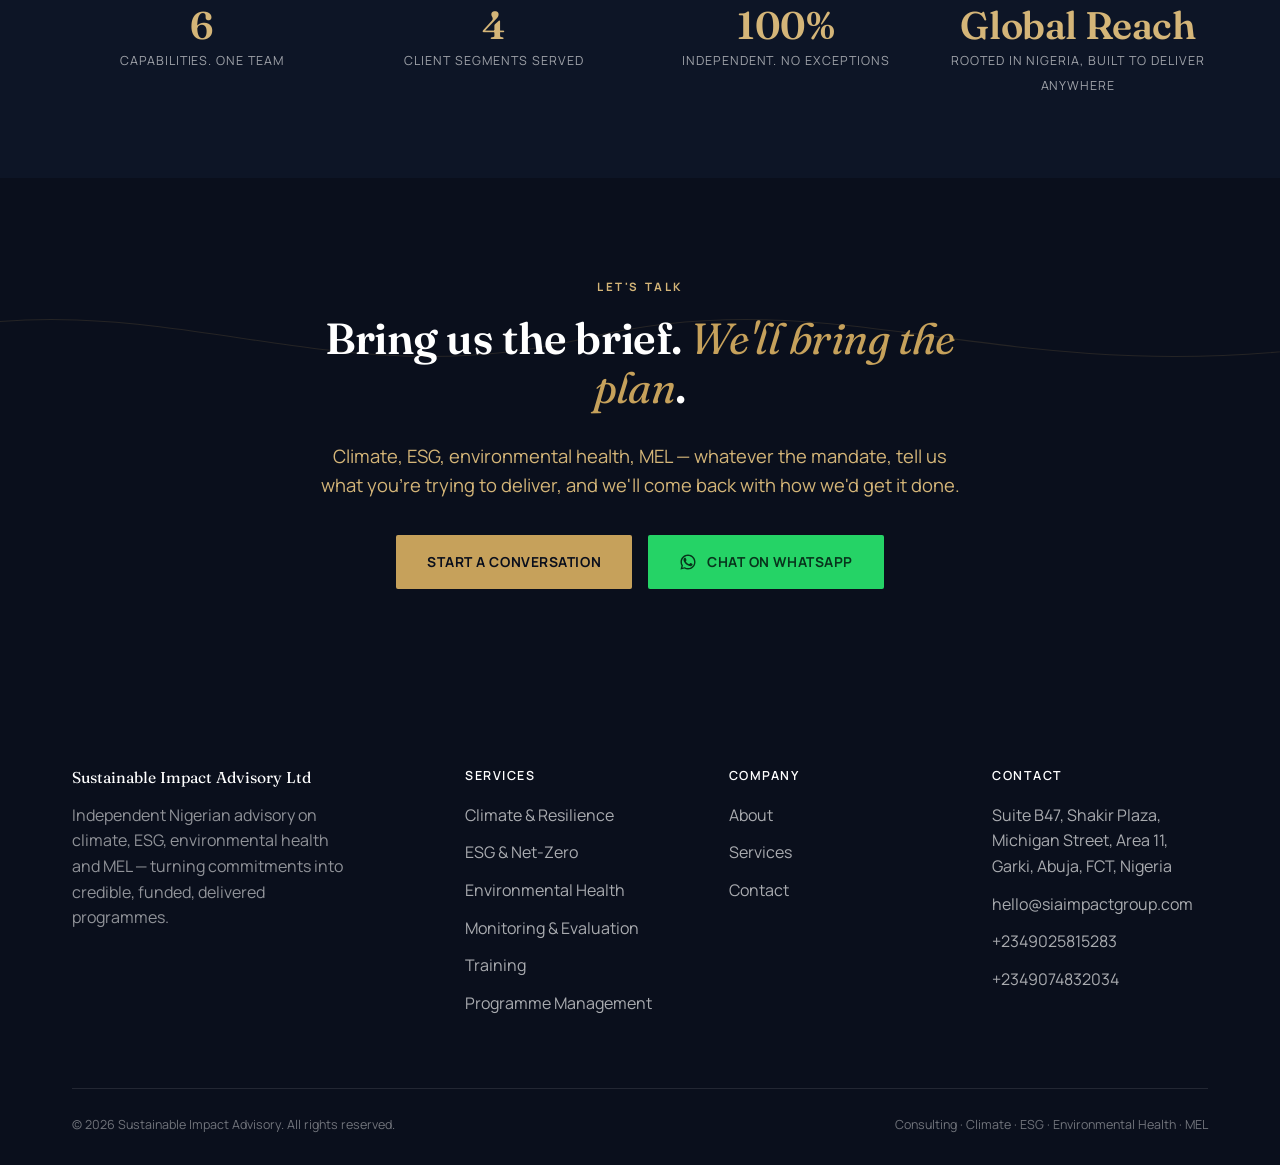
==== commit 3a461f80: "all changes made" ====
--- a/index.html
+++ b/index.html
@@ -127,12 +127,10 @@
       <button aria-label="Slide 2"></button>
       <button aria-label="Slide 3"></button>
     </div>
-    <div class="hero-scrollcue"><span>Scroll</span><span class="line"></span></div>
   </section>
 
   <section class="section-navy section-sm">
     <div class="serves-band">
-      <h2>Serves band</h2>
       <h3 class="serve-title">TRUSTED TO DELIVER — ANYWHERE THE BRIEF TAKES US</h3>
     </div>
     <div class="container">
@@ -312,7 +310,7 @@
       <div class="footer-top">
         <div class="footer-brand">
           <div class="brand" style="color:#fff;">
-            <span class="brand-mark">SIA</span>
+
             <span class="brand-name" style="color:#fff;"><span class="full">Sustainable Impact Advisory
                 Ltd</span></span>
           </div>
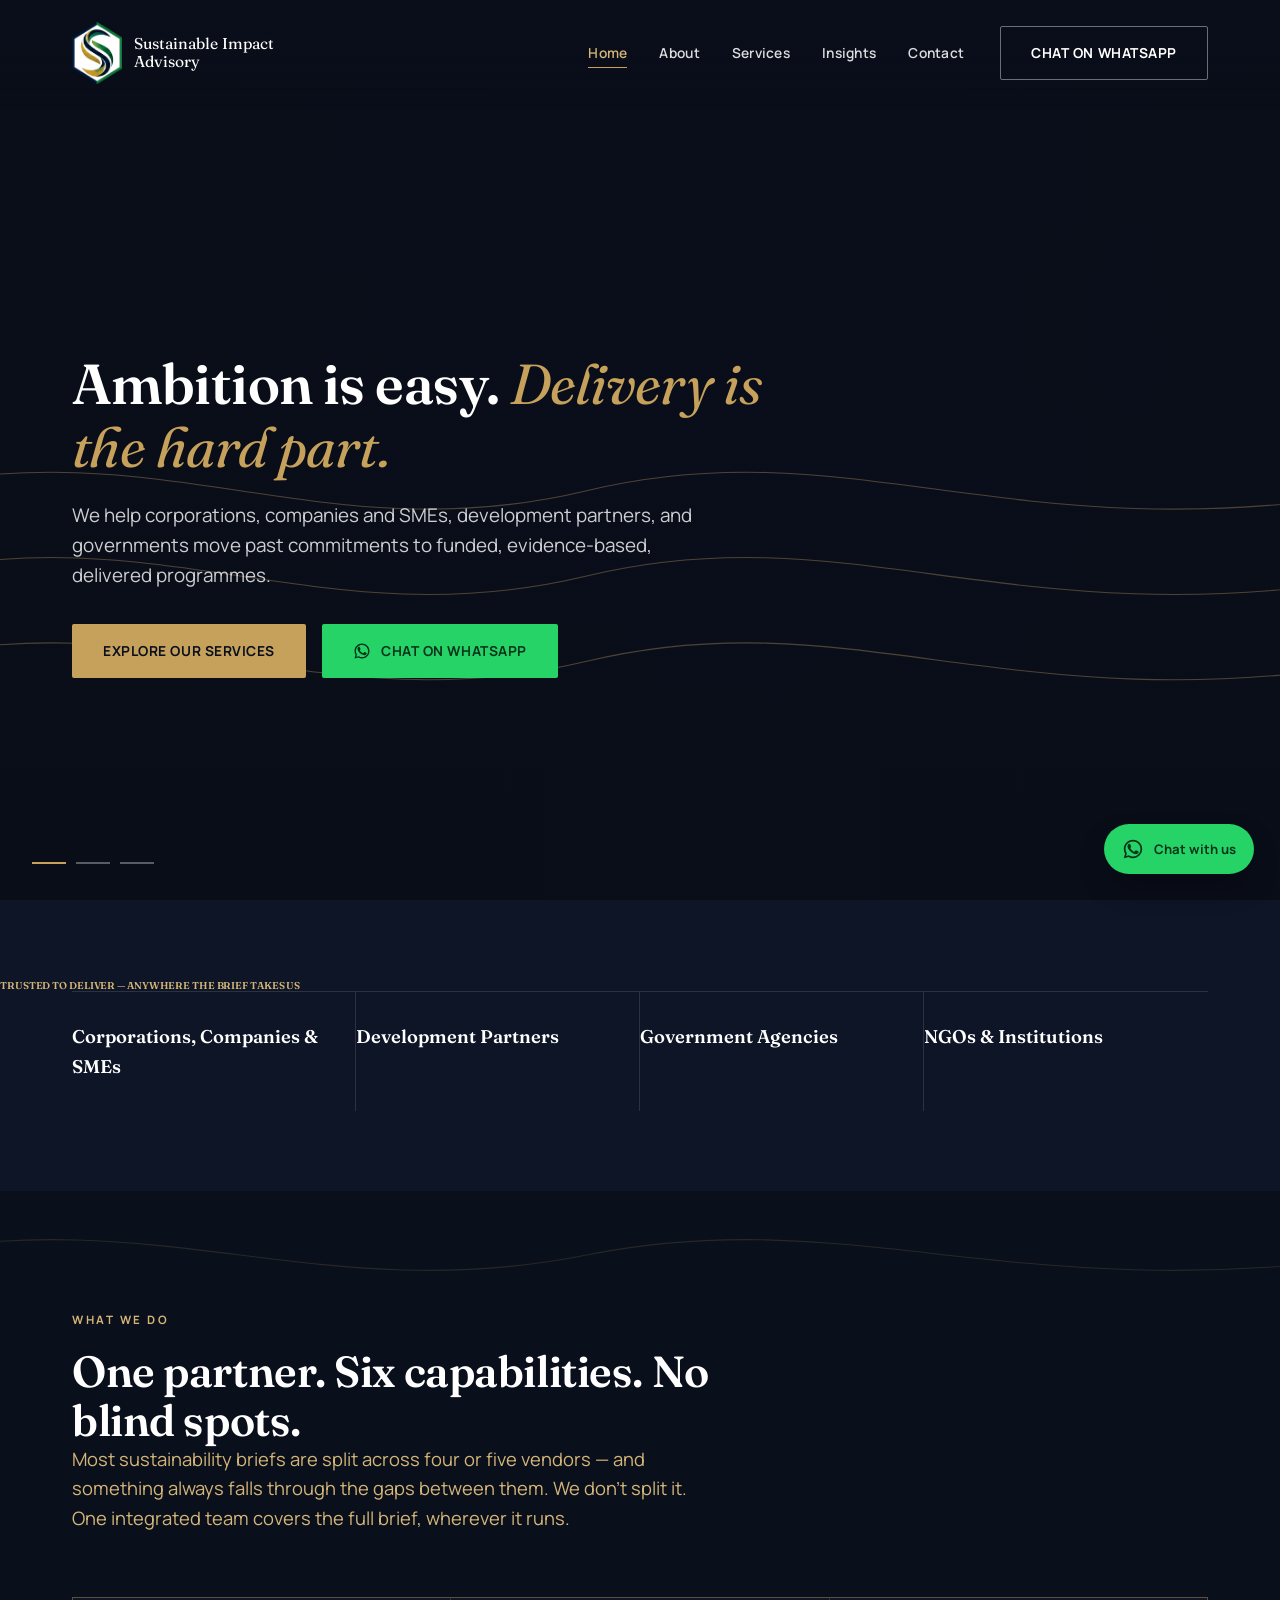
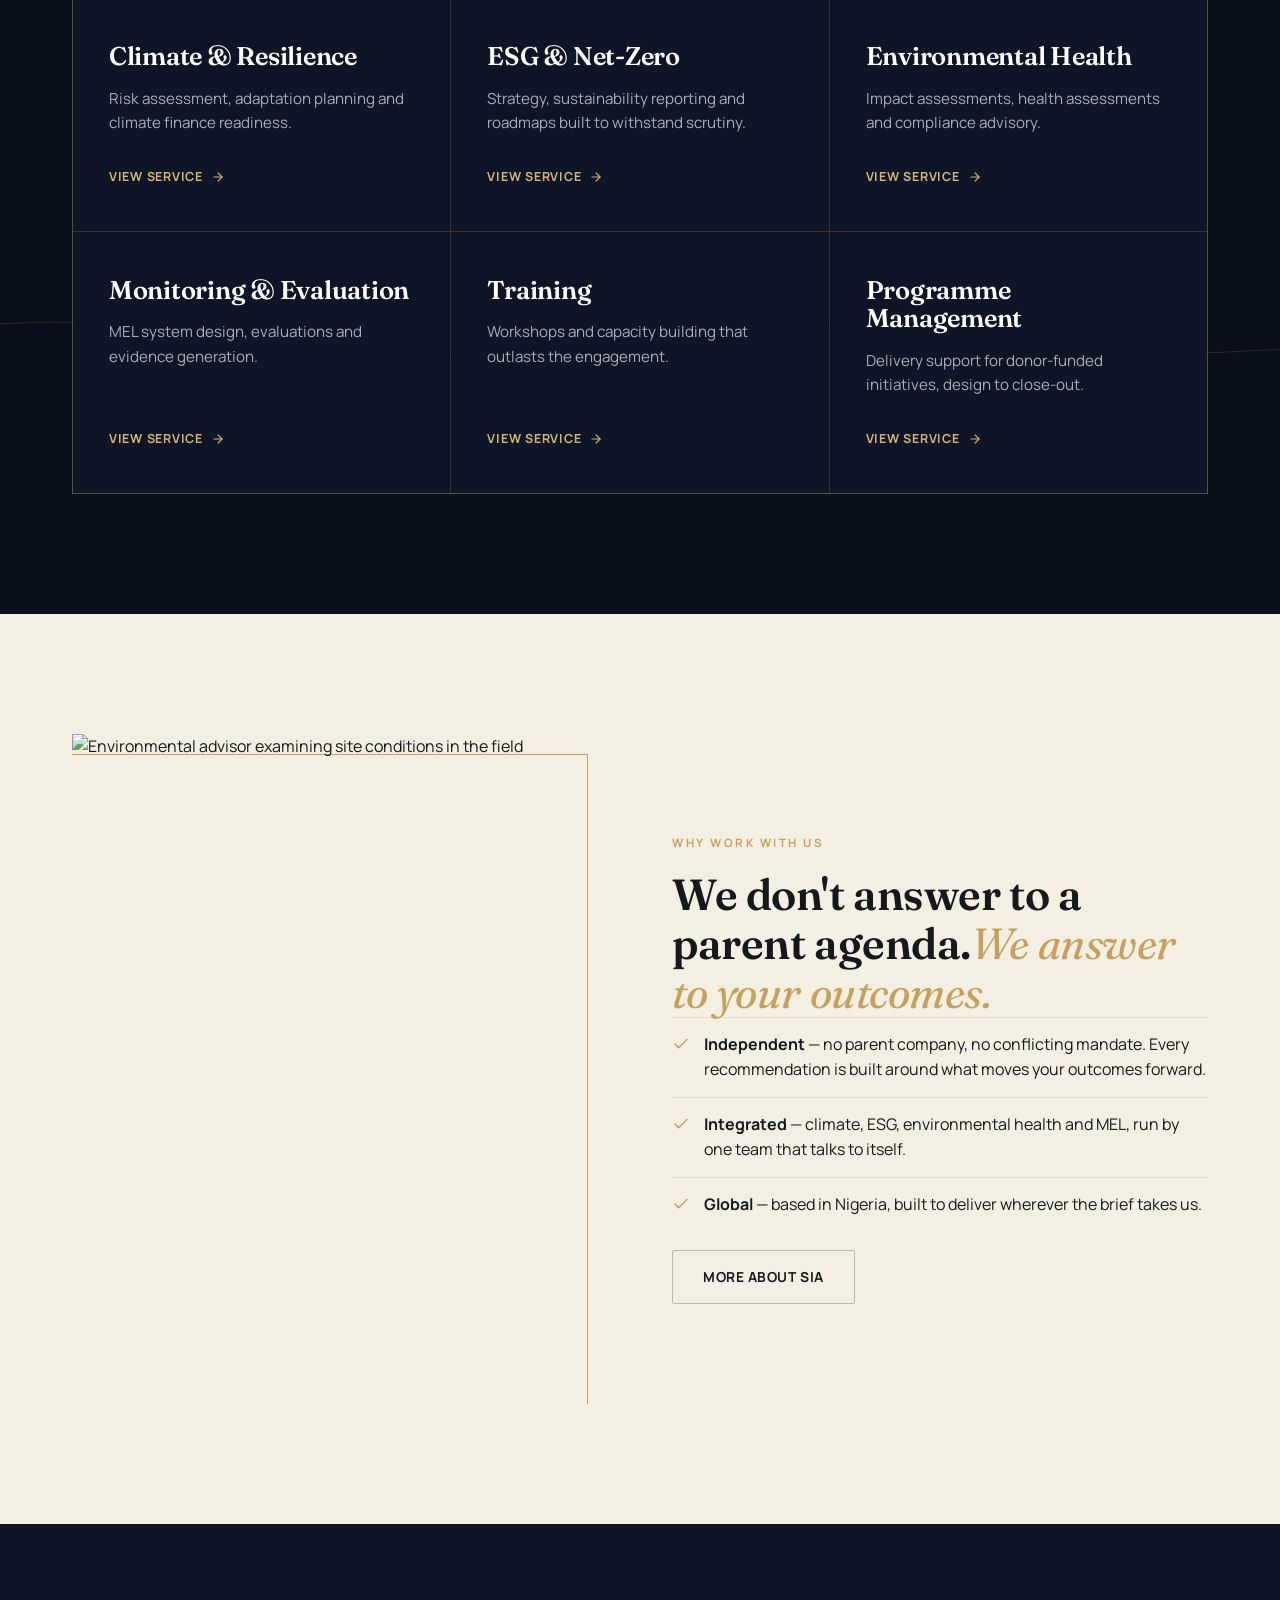
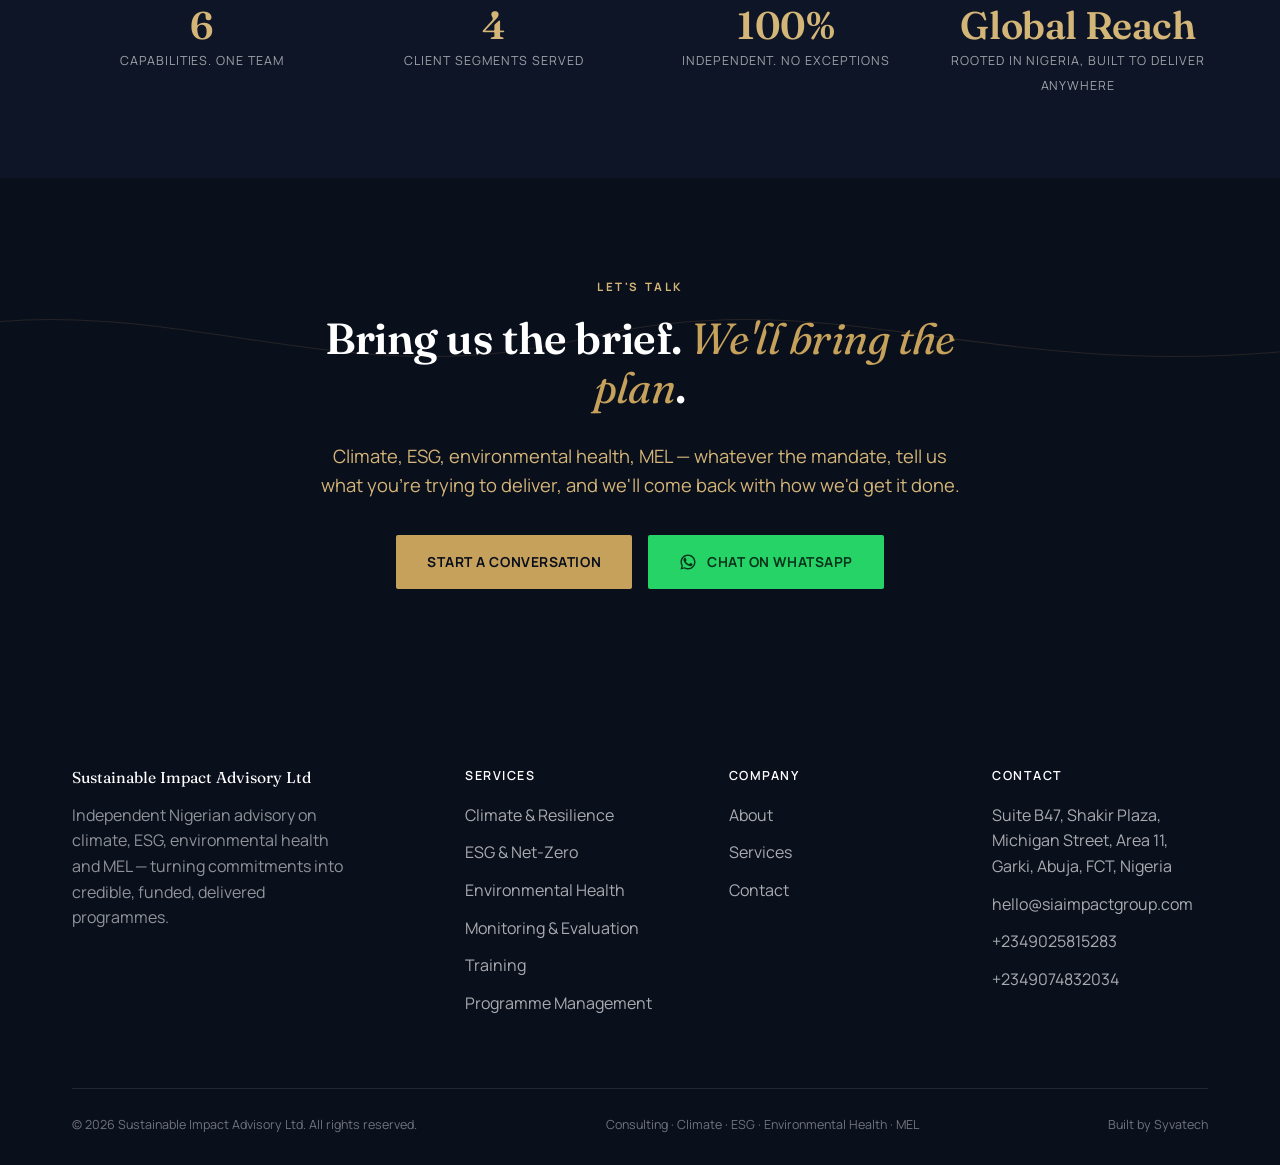
==== commit 743372e7: "new" ====
--- a/index.html
+++ b/index.html
@@ -49,7 +49,7 @@
           <li><a href="contact.html">Contact</a></li>
         </ul>
         <div class="nav-cta">
-          <a href="https://wa.me/2348000000000?text=Hello%20SIA%2C%20I%27d%20like%20to%20enquire%20about%20your%20services."
+          <a href="https://wa.me/2349074832034?text=Hello%20SIA%2C%20I%27d%20like%20to%20enquire%20about%20your%20services."
             class="btn btn-outline" target="_blank" rel="noopener">Chat on WhatsApp</a>
           <button class="nav-toggle" aria-label="Toggle menu" aria-expanded="false">
             <svg viewBox="0 0 24 24" fill="none" stroke="currentColor" stroke-width="2" stroke-linecap="round"
@@ -347,8 +347,11 @@
         </div>
       </div>
       <div class="footer-bottom">
-        <span>&copy; <span data-year></span> Sustainable Impact Advisory. All rights reserved.</span>
+        <span>&copy; <span data-year></span> Sustainable Impact Advisory Ltd. All rights reserved.</span>
         <span>Consulting · Climate · ESG · Environmental Health · MEL</span>
+        <span><a href="https://syvatech.mypixieset.com/" target="_blank" rel="noopener noreferrer">
+            Built by Syvatech
+          </a></span>
       </div>
     </div>
   </footer>
--- a/css/style.css
+++ b/css/style.css
@@ -2141,4 +2141,5 @@
     line-height: 1.1;
   }
 
+
 }
